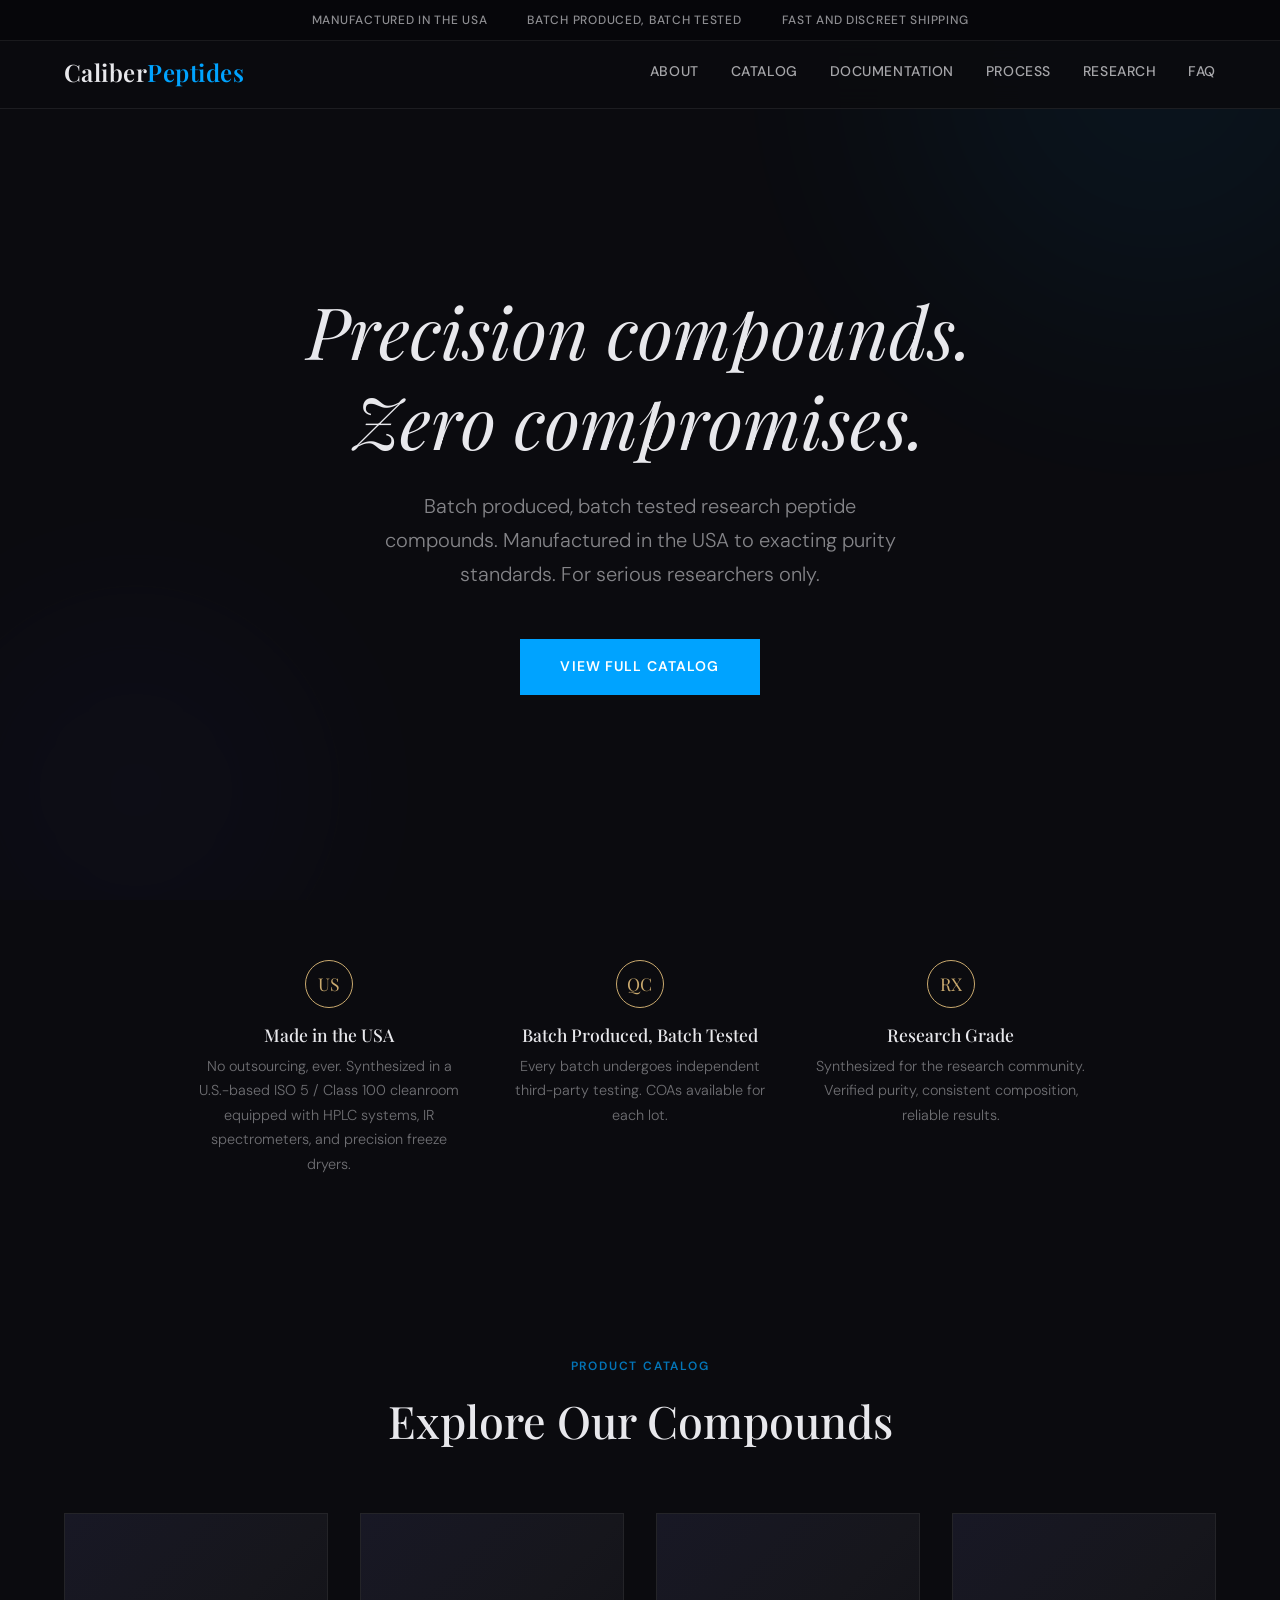
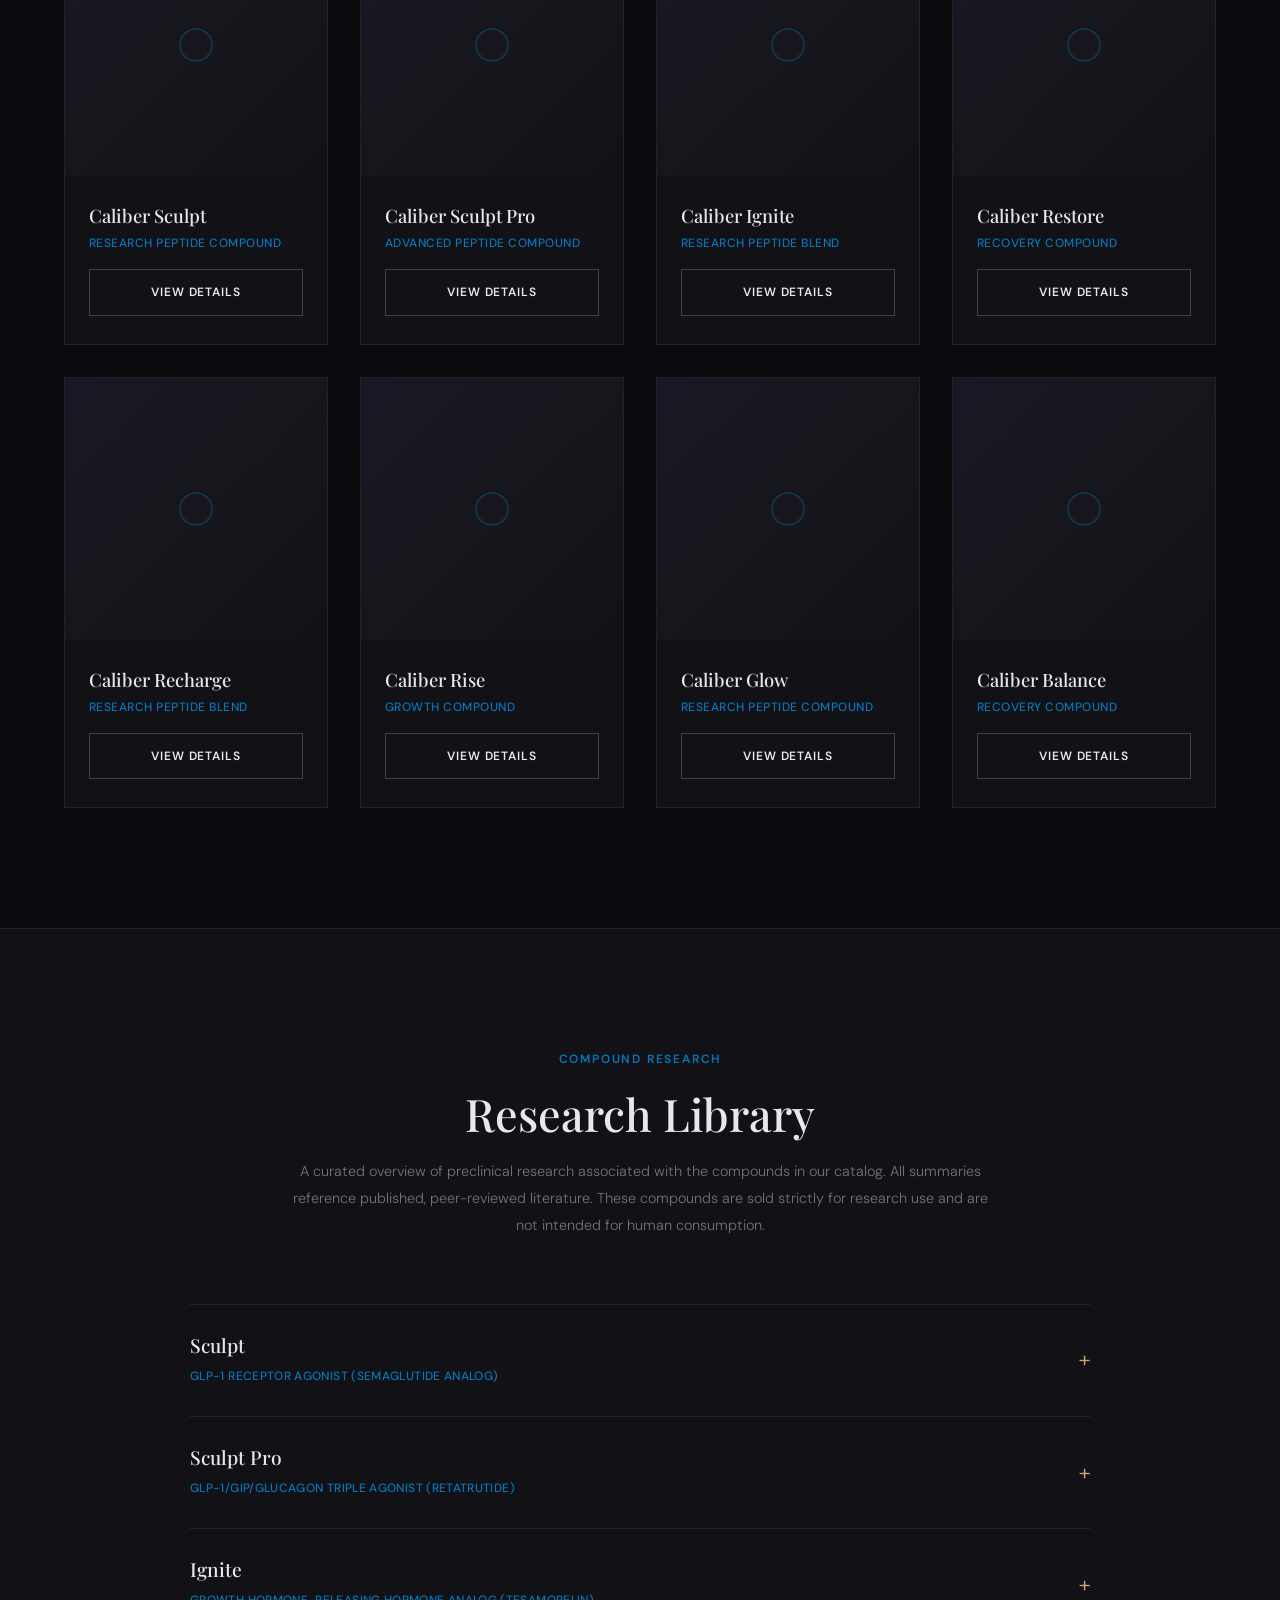
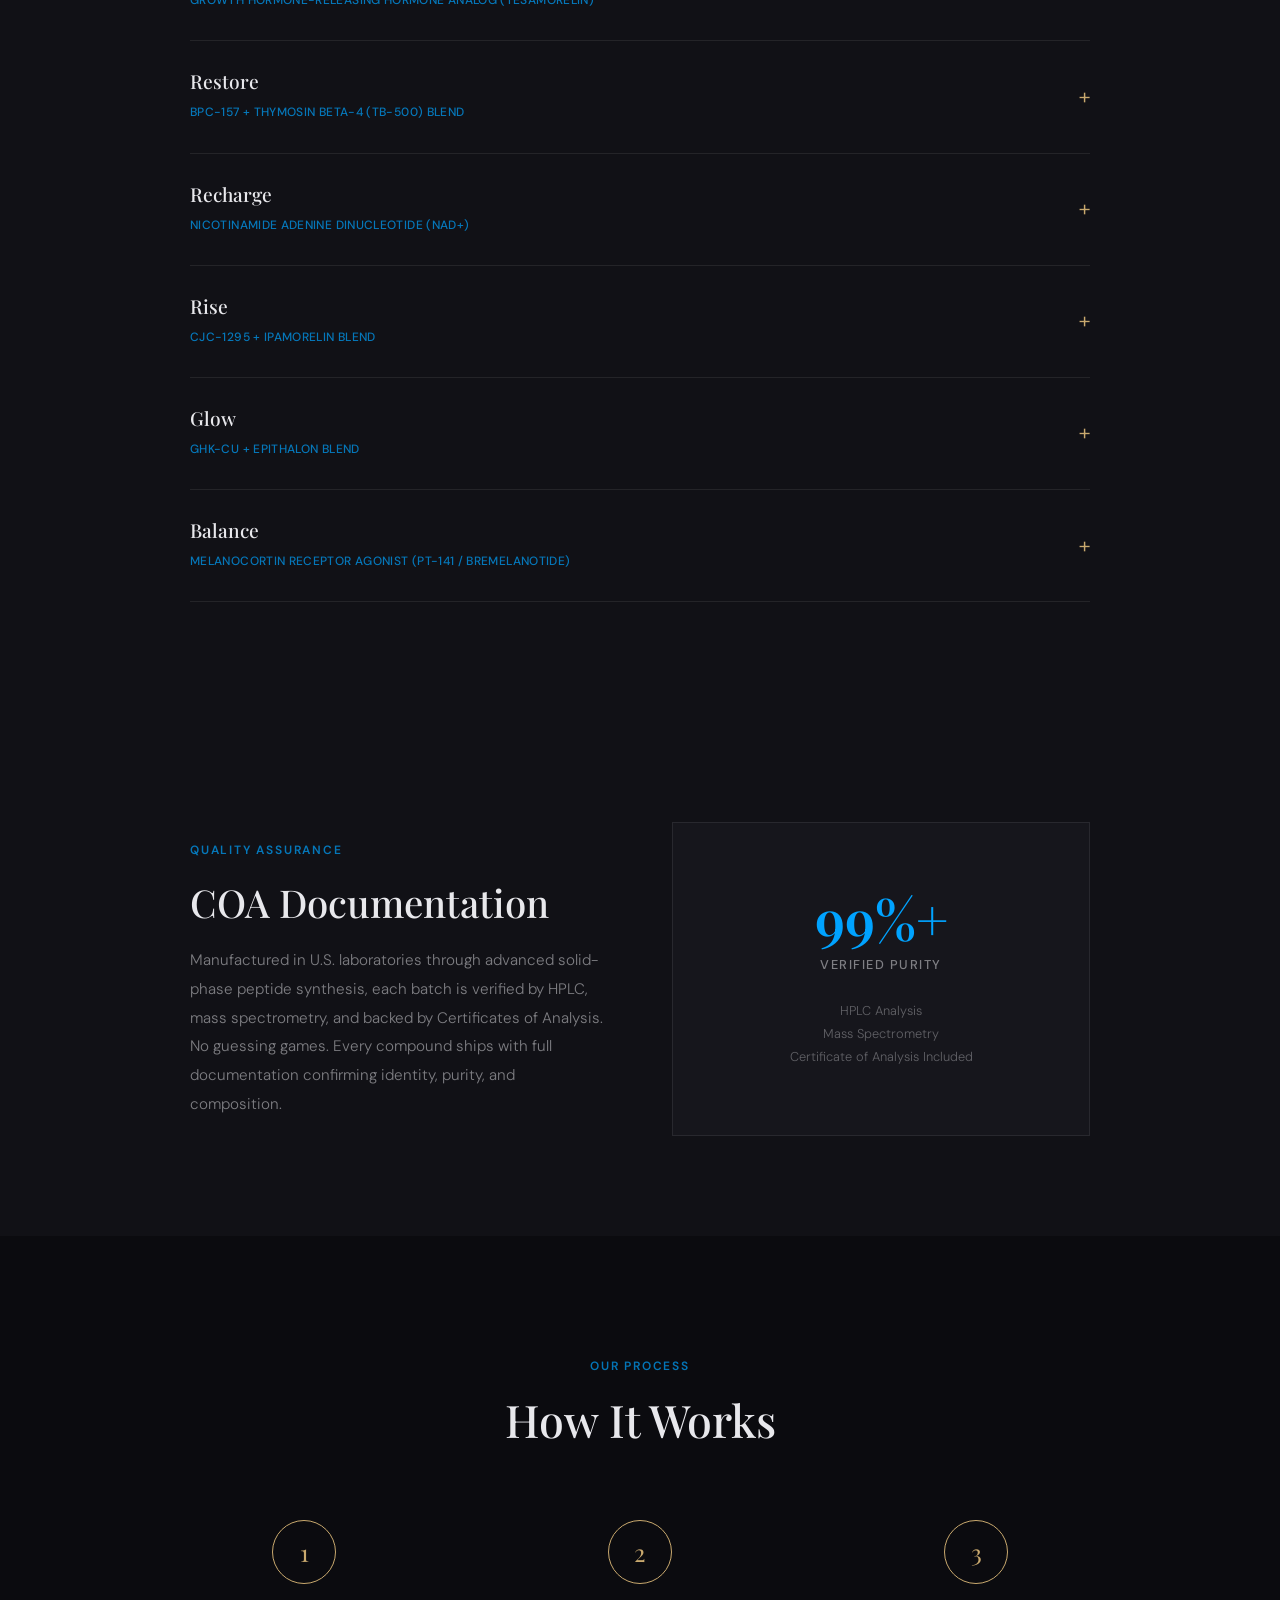
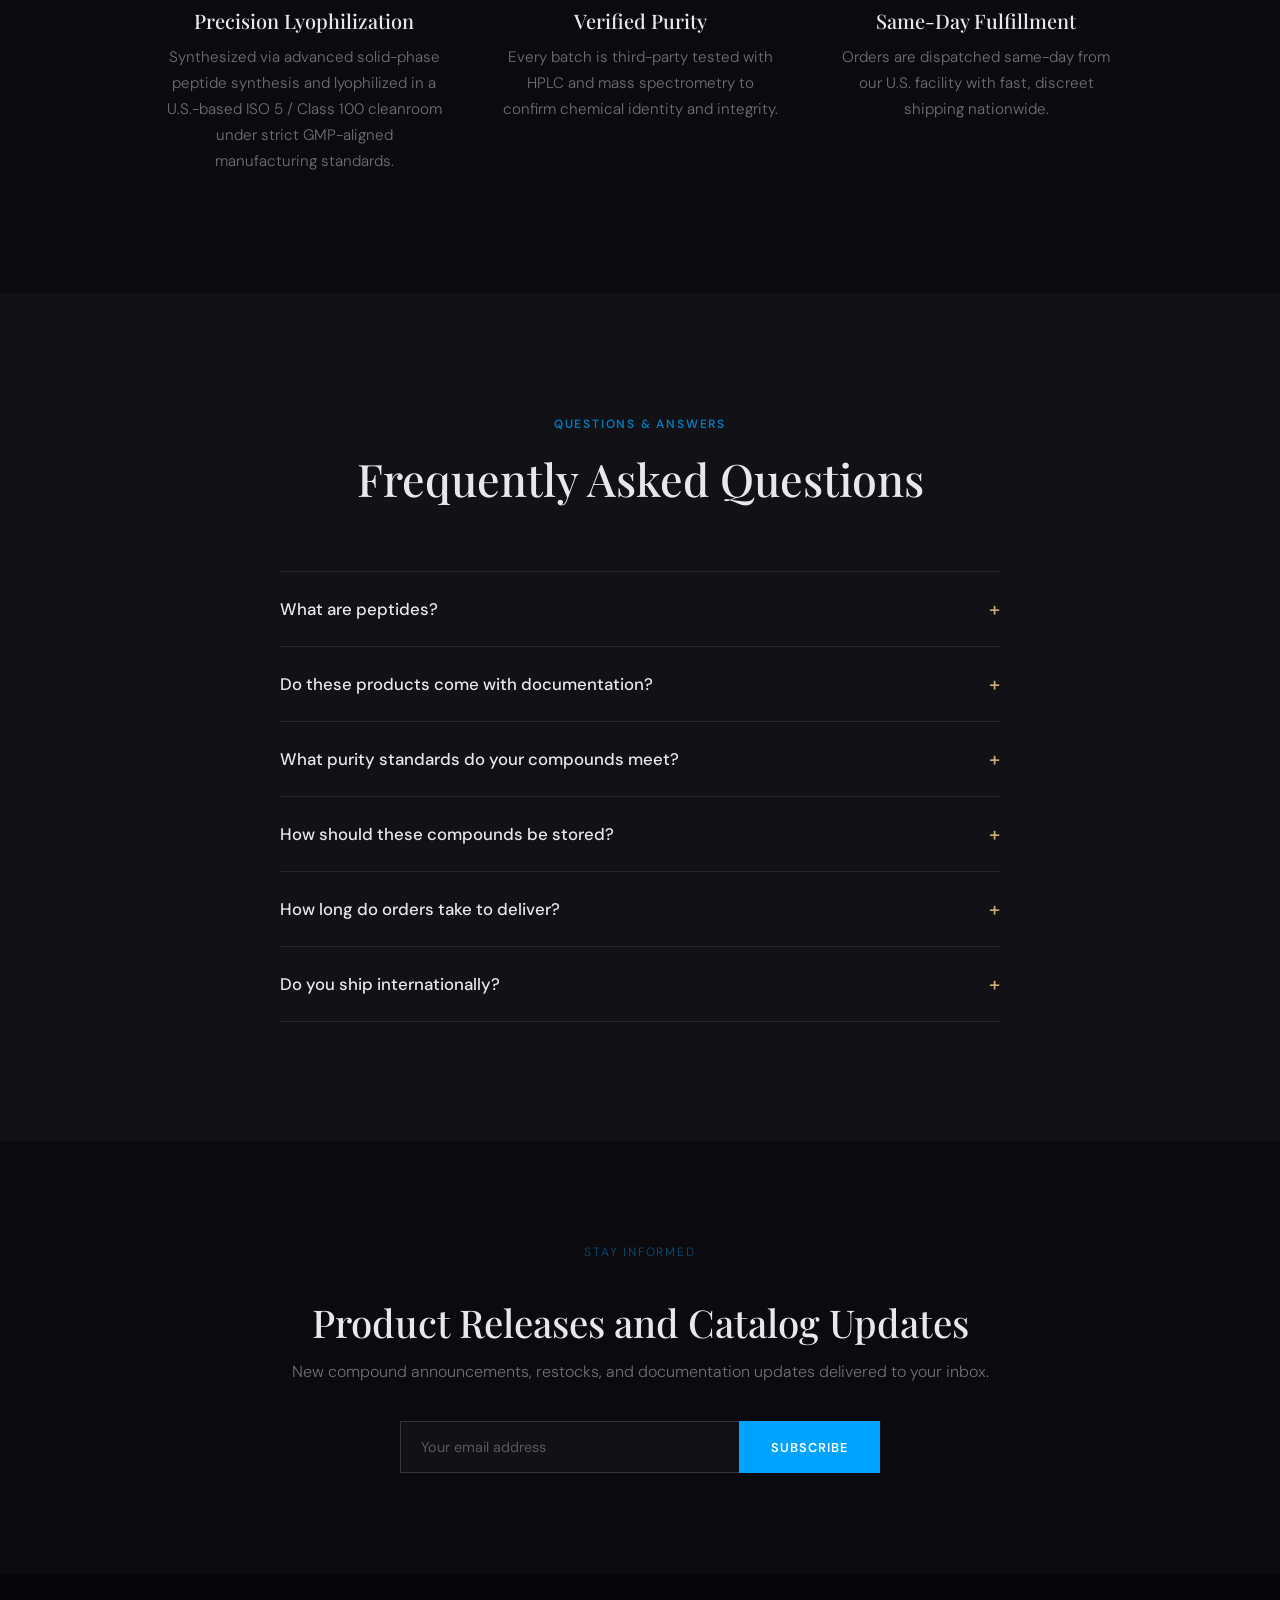
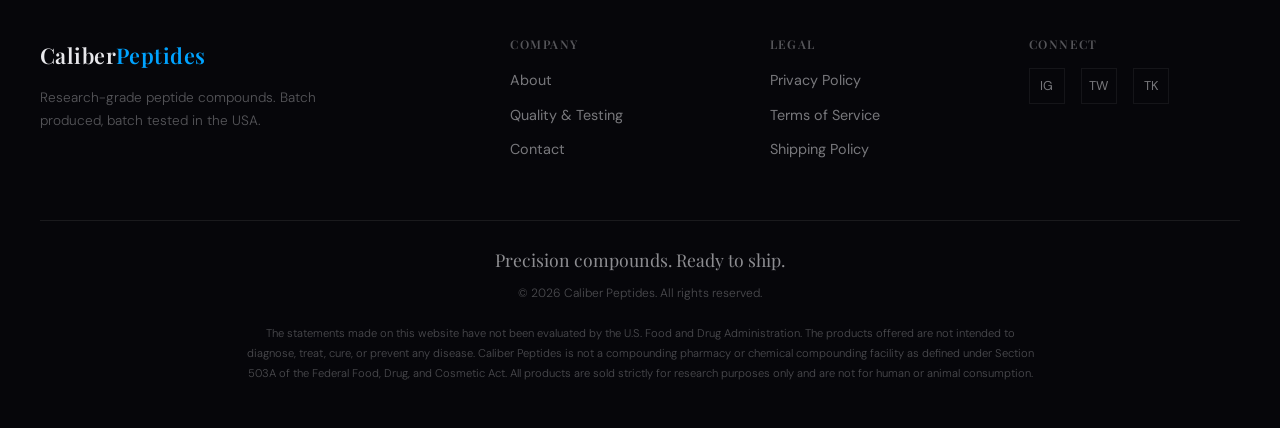
==== index.html @ 50c31f1b "Caliber Peptides - full rebrand from VitaRevive" ====
<!DOCTYPE html>
<html lang="en">
<head>
<meta charset="UTF-8">
<meta name="viewport" content="width=device-width, initial-scale=1.0">
<title>Caliber Peptides — Precision Research Compounds</title>
<meta name="description" content="Caliber Peptides — Premium research-grade peptide compounds. Batch produced, batch tested in the USA. Precision compounds for serious research.">
<meta name="keywords" content="research peptides, peptide compounds, BPC-157, semaglutide, NAD+, research chemicals, lab-tested peptides">
<meta property="og:title" content="Caliber Peptides — Precision Research Compounds">
<meta property="og:description" content="Batch produced, batch tested research peptide compounds. Manufactured in the USA to exacting purity standards.">
<meta property="og:type" content="website">
<meta property="og:url" content="https://caliberpeptides.co">
<meta name="twitter:card" content="summary_large_image">
<meta name="twitter:site" content="@CaliberPeptides">
<link href="https://fonts.googleapis.com/css2?family=Playfair+Display:ital,wght@0,400;0,500;0,600;0,700;1,400;1,500&family=DM+Sans:wght@300;400;500;600&display=swap" rel="stylesheet">
<style>
*,*::before,*::after{margin:0;padding:0;box-sizing:border-box}
:root{--bg:#0B0B0F;--bg-card:#111116;--bg-alt:#16161C;--text:#E8E8EC;--text-muted:rgba(232,232,236,.55);--accent:#00A3FF;--gold:#C9A96E;--border:rgba(255,255,255,.08);--white:#FAFAFA}
html{scroll-behavior:smooth}
body{font-family:'DM Sans',sans-serif;color:var(--text);background:var(--bg);line-height:1.7;font-weight:400}
h1,h2,h3,h4{font-family:'Playfair Display',serif;font-weight:500;line-height:1.25}
a{color:inherit;text-decoration:none}
img{max-width:100%;display:block}
.container{max-width:1200px;margin:0 auto;padding:0 24px}
/* TOP BAR */
.top-bar{background:#06060A;color:var(--text);padding:10px 24px;display:flex;justify-content:center;gap:40px;font-size:.75rem;font-weight:500;letter-spacing:.06em;text-transform:uppercase;position:fixed;top:0;left:0;right:0;z-index:110;flex-wrap:wrap;border-bottom:1px solid var(--border)}
.top-bar span{opacity:.6}
/* NAV */
nav{position:fixed;top:36px;left:0;right:0;z-index:100;background:rgba(11,11,15,.92);backdrop-filter:blur(12px);border-bottom:1px solid var(--border);transition:box-shadow .3s}
nav.scrolled{box-shadow:0 2px 20px rgba(0,0,0,.3)}
.nav-inner{max-width:1200px;margin:0 auto;padding:0 24px;display:flex;align-items:center;justify-content:space-between;height:72px}
.logo{font-family:'Playfair Display',serif;font-size:1.5rem;font-weight:600;letter-spacing:.02em;color:var(--text)}
.logo span{color:var(--accent)}
.nav-links{display:flex;gap:32px;font-size:.875rem;font-weight:500;letter-spacing:.04em;text-transform:uppercase}
.nav-links a{transition:color .3s;color:var(--text);opacity:.7}
.nav-links a:hover{color:var(--accent);opacity:1}
.hamburger{display:none;flex-direction:column;gap:5px;cursor:pointer;background:none;border:none;padding:4px}
.hamburger span{display:block;width:24px;height:2px;background:var(--text);transition:all .3s}
.mobile-menu{display:none;position:fixed;inset:0;top:108px;background:var(--bg);flex-direction:column;align-items:center;justify-content:center;gap:32px;z-index:99}
.mobile-menu.open{display:flex}
.mobile-menu a{font-family:'Playfair Display',serif;font-size:1.5rem;color:var(--text)}
/* HERO */
.hero{min-height:100vh;display:flex;align-items:center;justify-content:center;text-align:center;padding:160px 24px 80px;background:var(--bg);position:relative;overflow:hidden}
.hero::before{content:'';position:absolute;top:-20%;right:-10%;width:500px;height:500px;border-radius:50%;background:var(--accent);opacity:.06;filter:blur(120px)}
.hero::after{content:'';position:absolute;bottom:-10%;left:-5%;width:400px;height:400px;border-radius:50%;background:#1A1A3E;opacity:.15;filter:blur(80px)}
.hero-content{position:relative;z-index:1;max-width:760px}
.hero h1{font-size:clamp(2.5rem,6vw,4.5rem);color:var(--text);margin-bottom:24px;font-weight:400;font-style:italic}
.hero p.hero-sub{font-size:clamp(1rem,2vw,1.25rem);color:var(--text);opacity:.55;max-width:540px;margin:0 auto 48px;font-weight:300}
.btn{display:inline-block;padding:16px 40px;font-family:'DM Sans',sans-serif;font-size:.875rem;font-weight:600;letter-spacing:.08em;text-transform:uppercase;border:none;cursor:pointer;transition:all .35s ease}
.btn-primary{background:var(--accent);color:#fff;border-radius:0}
.btn-primary:hover{background:#0080CC}
.btn-outline{background:transparent;color:var(--text);border:1.5px solid rgba(255,255,255,.2);border-radius:0}
.btn-outline:hover{background:var(--accent);color:#fff;border-color:var(--accent)}
/* RUO BLOCK */
.ruo-block{padding:80px 24px;background:var(--bg-card);border-top:1px solid var(--border);border-bottom:1px solid var(--border)}
.ruo-inner{max-width:800px;margin:0 auto;text-align:center}
.ruo-inner h2{font-size:clamp(1.6rem,3.5vw,2.4rem);color:var(--text);margin-bottom:24px}
.ruo-inner p{font-size:.95rem;color:var(--text);opacity:.45;font-weight:300;line-height:1.9;max-width:680px;margin:0 auto}
/* TRUST BAR */
.trust-bar{padding:60px 24px;background:var(--bg)}
.trust-grid{display:grid;grid-template-columns:repeat(3,1fr);gap:32px;max-width:900px;margin:0 auto;text-align:center}
.trust-item h3{font-size:1.1rem;margin-bottom:8px;font-weight:500}
.trust-item p{font-size:.9rem;opacity:.45;font-weight:300}
.trust-item .trust-icon{width:48px;height:48px;border-radius:50%;border:1.5px solid var(--gold);display:flex;align-items:center;justify-content:center;margin:0 auto 16px;font-family:'Playfair Display',serif;font-size:1.1rem;color:var(--gold)}
/* PRODUCTS */
.products{padding:120px 24px;background:var(--bg)}
.products-header{text-align:center;margin-bottom:64px}
.products-header h2{font-size:clamp(1.8rem,4vw,2.8rem);color:var(--text)}
.products-grid{display:grid;grid-template-columns:repeat(4,1fr);gap:32px;max-width:1200px;margin:0 auto}
.product-card{background:var(--bg-card);overflow:hidden;transition:transform .4s ease,box-shadow .4s ease;border:1px solid var(--border)}
.product-card:hover{transform:translateY(-4px);box-shadow:0 12px 40px rgba(0,163,255,.08)}
.product-img{aspect-ratio:1/1;background:var(--bg-alt);display:flex;align-items:center;justify-content:center;position:relative;overflow:hidden}
.product-img::after{content:'';position:absolute;inset:0;background:linear-gradient(135deg,#1A1A2E 0%,#16161C 50%,#0B0B0F 100%);opacity:.5}
.product-img svg{position:relative;z-index:1;width:48px;height:48px;opacity:.2;stroke:var(--accent)}
.product-info{padding:28px 24px}
.product-info h3{font-size:1.15rem;margin-bottom:6px;font-weight:500}
.product-info .product-cat{font-size:.75rem;color:var(--accent);font-weight:500;letter-spacing:.04em;text-transform:uppercase;margin-bottom:16px;opacity:.7}
.product-info .product-ruo{font-size:.65rem;color:var(--accent);font-weight:600;letter-spacing:.08em;text-transform:uppercase;margin-bottom:20px;padding:6px 0;border-top:1px solid var(--border)}
.product-info .btn-outline{padding:12px 28px;font-size:.75rem;width:100%;text-align:center}
/* COA SECTION */
.coa{padding:100px 24px;background:var(--bg-card)}
.coa-inner{max-width:900px;margin:0 auto;display:grid;grid-template-columns:1fr 1fr;gap:64px;align-items:center}
.coa-text .section-label{font-size:.75rem;font-weight:600;letter-spacing:.15em;text-transform:uppercase;color:var(--accent);margin-bottom:16px;opacity:.7}
.coa-text h2{font-size:clamp(1.6rem,3.5vw,2.4rem);color:var(--text);margin-bottom:20px}
.coa-text p{font-size:.95rem;color:var(--text);opacity:.5;font-weight:300;line-height:1.9}
.coa-visual{background:var(--bg-alt);border:1px solid var(--border);aspect-ratio:4/3;display:flex;flex-direction:column;align-items:center;justify-content:center;padding:40px;text-align:center}
.coa-visual .coa-purity{font-family:'Playfair Display',serif;font-size:3.5rem;color:var(--accent);font-weight:600;line-height:1}
.coa-visual .coa-label{font-size:.8rem;letter-spacing:.12em;text-transform:uppercase;color:var(--text);margin-top:8px;font-weight:500;opacity:.5}
.coa-visual .coa-methods{font-size:.8rem;color:var(--text);opacity:.35;margin-top:24px;font-weight:300;line-height:1.8}
.section-label{font-size:.75rem;font-weight:600;letter-spacing:.15em;text-transform:uppercase;color:var(--accent);margin-bottom:16px;opacity:.7}
/* HOW IT WORKS */
.how{padding:120px 24px;background:var(--bg)}
.how-header{text-align:center;margin-bottom:72px}
.how-header h2{font-size:clamp(1.8rem,4vw,2.8rem);color:var(--text)}
.steps{display:grid;grid-template-columns:repeat(3,1fr);gap:48px;max-width:960px;margin:0 auto;text-align:center}
.step-num{width:64px;height:64px;border-radius:50%;border:1.5px solid var(--gold);display:flex;align-items:center;justify-content:center;font-family:'Playfair Display',serif;font-size:1.5rem;color:var(--gold);margin:0 auto 24px}
.step h3{font-size:1.25rem;margin-bottom:12px}
.step p{font-size:.95rem;opacity:.45;font-weight:300;max-width:280px;margin:0 auto}
/* FAQ */
.faq{padding:120px 24px;background:var(--bg-card)}
.faq-header{text-align:center;margin-bottom:64px}
.faq-header h2{font-size:clamp(1.8rem,4vw,2.8rem);color:var(--text)}
.faq-list{max-width:720px;margin:0 auto}
.faq-item{border-bottom:1px solid var(--border)}
.faq-item:first-child{border-top:1px solid var(--border)}
.faq-q{width:100%;background:none;border:none;padding:24px 0;display:flex;justify-content:space-between;align-items:center;cursor:pointer;font-family:'DM Sans',sans-serif;font-size:1.05rem;font-weight:500;color:var(--text);text-align:left;gap:16px}
.faq-q .icon{font-size:1.25rem;transition:transform .3s;flex-shrink:0;color:var(--gold)}
.faq-item.open .faq-q .icon{transform:rotate(45deg)}
.faq-a{max-height:0;overflow:hidden;transition:max-height .4s ease,padding .4s ease}
.faq-item.open .faq-a{max-height:400px}
.faq-a p{padding:0 0 24px;font-size:.95rem;opacity:.5;font-weight:300;line-height:1.8;color:var(--text)}
/* NEWSLETTER */
.newsletter{padding:100px 24px;background:var(--bg);text-align:center}
.newsletter h2{font-size:clamp(1.6rem,3.5vw,2.4rem);color:var(--text);margin-bottom:12px}
.newsletter p{opacity:.45;margin-bottom:36px;font-weight:300}
.newsletter-form{display:flex;gap:0;max-width:480px;margin:0 auto}
.newsletter-form input{flex:1;padding:16px 20px;border:1.5px solid rgba(255,255,255,.15);border-right:none;background:var(--bg-card);font-family:'DM Sans',sans-serif;font-size:.9rem;outline:none;color:var(--text)}
.newsletter-form input::placeholder{color:rgba(255,255,255,.3)}
.newsletter-form button{padding:16px 32px;background:var(--accent);color:#fff;border:none;font-family:'DM Sans',sans-serif;font-size:.8rem;font-weight:600;letter-spacing:.08em;text-transform:uppercase;cursor:pointer;transition:background .3s}
.newsletter-form button:hover{background:#0080CC}
/* FOOTER */
footer{padding:64px 24px 32px;background:#06060A;color:var(--text)}
.footer-inner{max-width:1200px;margin:0 auto}
.footer-top{display:grid;grid-template-columns:2fr 1fr 1fr 1fr;gap:48px;margin-bottom:48px}
.footer-brand .logo{font-size:1.35rem;margin-bottom:12px;color:var(--text)}
.footer-brand p{font-size:.85rem;opacity:.35;max-width:280px;font-weight:300}
.footer-col h4{font-size:.75rem;font-weight:600;letter-spacing:.12em;text-transform:uppercase;margin-bottom:16px;opacity:.35}
.footer-col a{display:block;font-size:.9rem;opacity:.5;margin-bottom:10px;transition:opacity .3s}
.footer-col a:hover{opacity:1;color:var(--accent)}
.social-icons{display:flex;gap:16px;margin-top:8px}
.social-icons a{width:36px;height:36px;border:1px solid rgba(255,255,255,.12);display:flex;align-items:center;justify-content:center;font-size:.8rem;transition:all .3s}
.social-icons a:hover{border-color:var(--accent);color:var(--accent)}
.footer-bottom{border-top:1px solid var(--border);padding-top:24px}
.footer-tagline{text-align:center;font-family:'Playfair Display',serif;font-size:1.1rem;margin-bottom:8px;opacity:.6}
.footer-copy{text-align:center;font-size:.75rem;opacity:.3;font-weight:300;margin-bottom:20px}
.footer-disclaimer{max-width:800px;margin:0 auto 12px;padding:0;font-size:.7rem;opacity:.3;font-weight:300;line-height:1.8;text-align:center}
/* RESEARCH LIBRARY */
.research-library{padding:120px 24px;background:var(--bg-card);border-top:1px solid var(--border)}
.research-header{text-align:center;margin-bottom:64px}
.research-header h2{font-size:clamp(1.8rem,4vw,2.8rem);color:var(--text)}
.research-intro{font-size:.9rem;color:var(--text);opacity:.45;font-weight:300;line-height:1.9;max-width:700px;margin:16px auto 0}
.research-grid{display:flex;flex-direction:column;gap:0;max-width:900px;margin:0 auto}
.research-card{border-bottom:1px solid var(--border)}
.research-card:first-child{border-top:1px solid var(--border)}
.research-card-header{display:flex;justify-content:space-between;align-items:center;padding:28px 0;cursor:pointer;gap:16px}
.research-card-header h3{font-family:'Playfair Display',serif;font-size:1.2rem;font-weight:500;color:var(--text);margin-bottom:4px}
.research-compound{font-size:.75rem;color:var(--accent);font-weight:500;letter-spacing:.03em;text-transform:uppercase;opacity:.7}
.research-toggle{font-size:1.4rem;color:var(--gold);flex-shrink:0;transition:transform .3s;font-weight:300}
.research-card.open .research-toggle{transform:rotate(45deg)}
.research-card-body{max-height:0;overflow:hidden;transition:max-height .5s ease,padding .3s ease}
.research-card.open .research-card-body{max-height:800px;padding-bottom:32px}
.research-summary{font-size:.9rem;color:var(--text);opacity:.55;font-weight:300;line-height:1.9;margin-bottom:24px}
.research-card-body h4{font-size:.75rem;font-weight:600;letter-spacing:.1em;text-transform:uppercase;color:var(--accent);margin-bottom:12px;opacity:.7}
.research-card-body ul{list-style:none;padding:0;margin:0 0 28px}
.research-card-body ul li{font-size:.85rem;color:var(--text);opacity:.5;font-weight:300;line-height:1.8;padding:4px 0 4px 20px;position:relative}
.research-card-body ul li::before{content:'';position:absolute;left:0;top:12px;width:6px;height:6px;border:1px solid var(--gold);border-radius:50%}
.research-citations{border-top:1px solid var(--border);padding-top:20px}
.research-citations p{font-size:.8rem;color:var(--text);opacity:.4;font-weight:300;line-height:1.8;margin-bottom:8px}
.research-citations a{color:var(--accent);text-decoration:underline;text-underline-offset:2px}
.research-citations a:hover{opacity:.7}
/* ANIMATIONS */
.fade-in{opacity:0;transform:translateY(30px);transition:opacity .8s ease,transform .8s ease}
.fade-in.visible{opacity:1;transform:translateY(0)}
/* RESPONSIVE */
@media(max-width:1024px){
.products-grid{grid-template-columns:repeat(2,1fr)}
.footer-top{grid-template-columns:1fr 1fr}
.coa-inner{grid-template-columns:1fr}
}
@media(max-width:768px){
.nav-links{display:none}
.hamburger{display:flex}
.products-grid{grid-template-columns:1fr 1fr;gap:20px}
.steps{grid-template-columns:1fr;gap:40px}
.trust-grid{grid-template-columns:1fr;gap:24px}
.footer-top{grid-template-columns:1fr}
.newsletter-form{flex-direction:column}
.newsletter-form input{border-right:1.5px solid rgba(255,255,255,.15);border-bottom:none}
.top-bar{gap:16px;font-size:.65rem;padding:8px 16px}
}
@media(max-width:480px){
.products-grid{grid-template-columns:1fr}
}
</style>
</head>
<body>

<!-- TOP BAR -->
<div class="top-bar">
<span>Manufactured in the USA</span>
<span>Batch Produced, Batch Tested</span>
<span>Fast and Discreet Shipping</span>
</div>

<!-- NAV -->
<nav id="navbar">
<div class="nav-inner">
<a href="#" class="logo">Caliber<span>Peptides</span></a>
<div class="nav-links">
<a href="#about">About</a>
<a href="#products">Catalog</a>
<a href="#coa">Documentation</a>
<a href="#how">Process</a>
<a href="#research">Research</a>
<a href="#faq">FAQ</a>
</div>
<button class="hamburger" onclick="document.querySelector('.mobile-menu').classList.toggle('open')" aria-label="Menu">
<span></span><span></span><span></span>
</button>
</div>
</nav>
<div class="mobile-menu">
<a href="#about" onclick="this.parentElement.classList.remove('open')">About</a>
<a href="#products" onclick="this.parentElement.classList.remove('open')">Catalog</a>
<a href="#coa" onclick="this.parentElement.classList.remove('open')">Documentation</a>
<a href="#how" onclick="this.parentElement.classList.remove('open')">Process</a>
<a href="#research" onclick="this.parentElement.classList.remove('open')">Research</a>
<a href="#faq" onclick="this.parentElement.classList.remove('open')">FAQ</a>
</div>

<!-- HERO -->
<section class="hero">
<div class="hero-content">
<h1>Precision compounds. Zero compromises.</h1>
<p class="hero-sub">Batch produced, batch tested research peptide compounds. Manufactured in the USA to exacting purity standards. For serious researchers only.</p>
<a href="#products" class="btn btn-primary">View Full Catalog</a>
</div>
</section>

<!-- TRUST BAR -->
<section class="trust-bar">
<div class="trust-grid fade-in">
<div class="trust-item">
<div class="trust-icon">US</div>
<h3>Made in the USA</h3>
<p>No outsourcing, ever. Synthesized in a U.S.-based ISO 5 / Class 100 cleanroom equipped with HPLC systems, IR spectrometers, and precision freeze dryers.</p>
</div>
<div class="trust-item">
<div class="trust-icon">QC</div>
<h3>Batch Produced, Batch Tested</h3>
<p>Every batch undergoes independent third-party testing. COAs available for each lot.</p>
</div>
<div class="trust-item">
<div class="trust-icon">RX</div>
<h3>Research Grade</h3>
<p>Synthesized for the research community. Verified purity, consistent composition, reliable results.</p>
</div>
</div>
</section>

<!-- PRODUCTS -->
<section class="products" id="products">
<div class="container">
<div class="products-header fade-in">
<p class="section-label">Product Catalog</p>
<h2>Explore Our Compounds</h2>
</div>
<div class="products-grid">
<div class="product-card fade-in">
<div class="product-img"><svg viewBox="0 0 24 24" fill="none" stroke="currentColor" stroke-width="1"><circle cx="12" cy="12" r="8"/></svg></div>
<div class="product-info">
<h3>Caliber Sculpt</h3>
<p class="product-cat">Research Peptide Compound</p>
<a href="#" class="btn btn-outline">View Details</a>
</div>
</div>
<div class="product-card fade-in">
<div class="product-img"><svg viewBox="0 0 24 24" fill="none" stroke="currentColor" stroke-width="1"><circle cx="12" cy="12" r="8"/></svg></div>
<div class="product-info">
<h3>Caliber Sculpt Pro</h3>
<p class="product-cat">Advanced Peptide Compound</p>
<a href="#" class="btn btn-outline">View Details</a>
</div>
</div>
<div class="product-card fade-in">
<div class="product-img"><svg viewBox="0 0 24 24" fill="none" stroke="currentColor" stroke-width="1"><circle cx="12" cy="12" r="8"/></svg></div>
<div class="product-info">
<h3>Caliber Ignite</h3>
<p class="product-cat">Research Peptide Blend</p>
<a href="#" class="btn btn-outline">View Details</a>
</div>
</div>
<div class="product-card fade-in">
<div class="product-img"><svg viewBox="0 0 24 24" fill="none" stroke="currentColor" stroke-width="1"><circle cx="12" cy="12" r="8"/></svg></div>
<div class="product-info">
<h3>Caliber Restore</h3>
<p class="product-cat">Recovery Compound</p>
<a href="#" class="btn btn-outline">View Details</a>
</div>
</div>
<div class="product-card fade-in">
<div class="product-img"><svg viewBox="0 0 24 24" fill="none" stroke="currentColor" stroke-width="1"><circle cx="12" cy="12" r="8"/></svg></div>
<div class="product-info">
<h3>Caliber Recharge</h3>
<p class="product-cat">Research Peptide Blend</p>
<a href="#" class="btn btn-outline">View Details</a>
</div>
</div>
<div class="product-card fade-in">
<div class="product-img"><svg viewBox="0 0 24 24" fill="none" stroke="currentColor" stroke-width="1"><circle cx="12" cy="12" r="8"/></svg></div>
<div class="product-info">
<h3>Caliber Rise</h3>
<p class="product-cat">Growth Compound</p>
<a href="#" class="btn btn-outline">View Details</a>
</div>
</div>
<div class="product-card fade-in">
<div class="product-img"><svg viewBox="0 0 24 24" fill="none" stroke="currentColor" stroke-width="1"><circle cx="12" cy="12" r="8"/></svg></div>
<div class="product-info">
<h3>Caliber Glow</h3>
<p class="product-cat">Research Peptide Compound</p>
<a href="#" class="btn btn-outline">View Details</a>
</div>
</div>
<div class="product-card fade-in">
<div class="product-img"><svg viewBox="0 0 24 24" fill="none" stroke="currentColor" stroke-width="1"><circle cx="12" cy="12" r="8"/></svg></div>
<div class="product-info">
<h3>Caliber Balance</h3>
<p class="product-cat">Recovery Compound</p>
<a href="#" class="btn btn-outline">View Details</a>
</div>
</div>
</div>
</div>
</section>

<!-- RESEARCH LIBRARY -->
<section class="research-library" id="research">
<div class="container">
<div class="research-header fade-in">
<p class="section-label">Compound Research</p>
<h2>Research Library</h2>
<p class="research-intro">A curated overview of preclinical research associated with the compounds in our catalog. All summaries reference published, peer-reviewed literature. These compounds are sold strictly for research use and are not intended for human consumption.</p>
</div>

<div class="research-grid fade-in">

<!-- Sculpt — Semaglutide -->
<div class="research-card">
<div class="research-card-header" onclick="this.parentElement.classList.toggle('open')">
<div>
<h3>Sculpt</h3>
<span class="research-compound">GLP-1 Receptor Agonist (Semaglutide Analog)</span>
</div>
<span class="research-toggle">+</span>
</div>
<div class="research-card-body">
<p class="research-summary">Semaglutide is a glucagon-like peptide-1 (GLP-1) receptor agonist that has been extensively studied in preclinical models of metabolic regulation. Research in experimental settings has demonstrated its role in modulating glucose homeostasis, insulin secretion, and appetite signaling pathways. Preclinical investigations suggest activity in central nervous system appetite circuits and peripheral metabolic tissues.</p>
<h4>Key Research Areas</h4>
<ul>
<li>GLP-1 receptor-mediated glucose homeostasis and insulin secretagogue activity in pancreatic beta-cell models</li>
<li>Hypothalamic appetite signaling and energy intake regulation observed in rodent studies</li>
<li>Gastric motility modulation and nutrient absorption kinetics in preclinical gastrointestinal models</li>
<li>Cardiovascular biomarker modulation studied in experimental metabolic syndrome paradigms</li>
</ul>
<div class="research-citations">
<h4>References</h4>
<p>Knudsen LB, Lau J. The discovery and development of liraglutide and semaglutide. <em>Frontiers in Endocrinology</em>. 2019;10:155. <a href="https://doi.org/10.3389/fendo.2019.00155" target="_blank" rel="noopener">doi:10.3389/fendo.2019.00155</a></p>
<p>Gabery S, et al. Semaglutide lowers body weight in rodents via distributed neural pathways. <em>JCI Insight</em>. 2020;5(6):e133429. <a href="https://doi.org/10.1172/jci.insight.133429" target="_blank" rel="noopener">doi:10.1172/jci.insight.133429</a></p>
</div>
</div>
</div>

<!-- Sculpt Pro — Retatrutide -->
<div class="research-card">
<div class="research-card-header" onclick="this.parentElement.classList.toggle('open')">
<div>
<h3>Sculpt Pro</h3>
<span class="research-compound">GLP-1/GIP/Glucagon Triple Agonist (Retatrutide)</span>
</div>
<span class="research-toggle">+</span>
</div>
<div class="research-card-body">
<p class="research-summary">Retatrutide is a triple-hormone receptor agonist targeting GLP-1, GIP, and glucagon receptors simultaneously. Preclinical research has examined its capacity to engage multiple metabolic pathways concurrently, including energy expenditure, lipid oxidation, and hepatic glucose output. Studies in experimental models suggest enhanced metabolic activity relative to single- or dual-agonist compounds.</p>
<h4>Key Research Areas</h4>
<ul>
<li>Simultaneous GLP-1, GIP, and glucagon receptor engagement and downstream signaling cascades</li>
<li>Hepatic lipid metabolism and triglyceride clearance studied in preclinical obesity models</li>
<li>Energy expenditure modulation via glucagon receptor-mediated thermogenic pathways</li>
<li>Incretin-axis potentiation and glycemic control in experimental metabolic paradigms</li>
</ul>
<div class="research-citations">
<h4>References</h4>
<p>Coskun T, et al. LY3437943, a novel triple GIP, GLP-1, and glucagon receptor agonist for glycemic control and weight loss. <em>Cell Metabolism</em>. 2022;34(8):1234-1247.e9. <a href="https://doi.org/10.1016/j.cmet.2022.07.013" target="_blank" rel="noopener">doi:10.1016/j.cmet.2022.07.013</a></p>
</div>
</div>
</div>

<!-- Ignite — Tesamorelin -->
<div class="research-card">
<div class="research-card-header" onclick="this.parentElement.classList.toggle('open')">
<div>
<h3>Ignite</h3>
<span class="research-compound">Growth Hormone-Releasing Hormone Analog (Tesamorelin)</span>
</div>
<span class="research-toggle">+</span>
</div>
<div class="research-card-body">
<p class="research-summary">Tesamorelin is a synthetic analog of growth hormone-releasing hormone (GHRH) that has been studied in preclinical models for its effects on pituitary somatotroph stimulation and downstream growth hormone (GH) secretion. Research in laboratory settings has examined its influence on body composition parameters, visceral adiposity, and IGF-1 axis regulation. Experimental models have also explored its role in lipodystrophy-associated metabolic disturbances.</p>
<h4>Key Research Areas</h4>
<ul>
<li>Pituitary GH secretagogue activity and pulsatile growth hormone release patterns in experimental models</li>
<li>Visceral adipose tissue reduction and lipolytic pathway activation observed in preclinical studies</li>
<li>IGF-1 axis modulation and downstream anabolic signaling in tissue culture systems</li>
</ul>
<div class="research-citations">
<h4>References</h4>
<p>Stanley TL, et al. Effect of tesamorelin on visceral fat and liver fat in HIV-infected patients with abdominal fat accumulation. <em>JAMA</em>. 2014;312(4):380-389. <a href="https://doi.org/10.1001/jama.2014.8334" target="_blank" rel="noopener">doi:10.1001/jama.2014.8334</a></p>
<p>Falutz J, et al. Metabolic effects of a growth hormone-releasing factor in patients with HIV. <em>New England Journal of Medicine</em>. 2007;357(23):2359-2370. <a href="https://doi.org/10.1056/NEJMoa072375" target="_blank" rel="noopener">doi:10.1056/NEJMoa072375</a></p>
</div>
</div>
</div>

<!-- Restore — BPC-157 + TB-500 -->
<div class="research-card">
<div class="research-card-header" onclick="this.parentElement.classList.toggle('open')">
<div>
<h3>Restore</h3>
<span class="research-compound">BPC-157 + Thymosin Beta-4 (TB-500) Blend</span>
</div>
<span class="research-toggle">+</span>
</div>
<div class="research-card-body">
<p class="research-summary">BPC-157 (Body Protection Compound-157) and Thymosin Beta-4 have been independently studied in preclinical models of tissue repair, angiogenesis, and wound healing. BPC-157 research highlights activity in collagen regulation, extracellular matrix remodeling, and cytoprotective mechanisms. TB-500 has been investigated for its role in actin sequestration, cellular migration, and anti-inflammatory signaling in experimental wound models.</p>
<h4>Key Research Areas</h4>
<ul>
<li>Collagen synthesis regulation and extracellular matrix remodeling in connective tissue models</li>
<li>Angiogenic pathway activation including VEGF and nitric oxide signaling observed in laboratory settings</li>
<li>Actin-mediated cellular migration and wound closure kinetics studied in in vitro assays</li>
<li>Cytoprotective and anti-inflammatory mechanisms in preclinical gastrointestinal and musculoskeletal models</li>
</ul>
<div class="research-citations">
<h4>References</h4>
<p>Sikiric P, et al. Brain-gut axis and pentadecapeptide BPC 157: theoretical and practical implications. <em>Current Neuropharmacology</em>. 2016;14(8):857-865. <a href="https://doi.org/10.2174/1570159X13666160502153022" target="_blank" rel="noopener">doi:10.2174/1570159X13666160502153022</a></p>
<p>Sosne G, et al. Thymosin beta 4: a potential novel therapy for neurotrophic keratopathy, dry eye, and ocular surface diseases. <em>Vitamins and Hormones</em>. 2016;102:277-306. <a href="https://doi.org/10.1016/bs.vh.2016.04.012" target="_blank" rel="noopener">doi:10.1016/bs.vh.2016.04.012</a></p>
</div>
</div>
</div>

<!-- Recharge — NAD+ -->
<div class="research-card">
<div class="research-card-header" onclick="this.parentElement.classList.toggle('open')">
<div>
<h3>Recharge</h3>
<span class="research-compound">Nicotinamide Adenine Dinucleotide (NAD+)</span>
</div>
<span class="research-toggle">+</span>
</div>
<div class="research-card-body">
<p class="research-summary">NAD+ is a critical coenzyme involved in cellular redox reactions, mitochondrial electron transport, and sirtuin-dependent signaling pathways. Preclinical research has extensively characterized the role of NAD+ in cellular energy metabolism, DNA repair mechanisms, and oxidative stress responses. Studies in experimental models suggest that NAD+ bioavailability influences mitochondrial function, epigenetic regulation, and cellular senescence pathways.</p>
<h4>Key Research Areas</h4>
<ul>
<li>Mitochondrial electron transport chain function and oxidative phosphorylation efficiency in cellular models</li>
<li>Sirtuin (SIRT1-7) activation and downstream effects on chromatin remodeling and gene expression</li>
<li>PARP-mediated DNA damage repair and genomic stability studied in preclinical aging models</li>
<li>Oxidative stress attenuation and reactive oxygen species scavenging in neuronal and hepatic cell lines</li>
</ul>
<div class="research-citations">
<h4>References</h4>
<p>Yoshino J, Baur JA, Imai S. NAD+ intermediates: the biology and therapeutic potential of NMN and NR. <em>Cell Metabolism</em>. 2018;27(3):513-528. <a href="https://doi.org/10.1016/j.cmet.2017.11.002" target="_blank" rel="noopener">doi:10.1016/j.cmet.2017.11.002</a></p>
<p>Verdin E. NAD+ in aging, metabolism, and neurodegeneration. <em>Science</em>. 2015;350(6265):1208-1213. <a href="https://doi.org/10.1126/science.aac4854" target="_blank" rel="noopener">doi:10.1126/science.aac4854</a></p>
</div>
</div>
</div>

<!-- Rise — CJC-1295 + Ipamorelin -->
<div class="research-card">
<div class="research-card-header" onclick="this.parentElement.classList.toggle('open')">
<div>
<h3>Rise</h3>
<span class="research-compound">CJC-1295 + Ipamorelin Blend</span>
</div>
<span class="research-toggle">+</span>
</div>
<div class="research-card-body">
<p class="research-summary">CJC-1295 is a modified growth hormone-releasing hormone (GHRH) analog with extended half-life, while Ipamorelin is a selective growth hormone secretagogue receptor (GHS-R) agonist. Preclinical research has examined their combined effects on pulsatile growth hormone release and IGF-1 elevation. Studies in experimental models suggest synergistic amplification of GH secretion through complementary receptor pathways without significant perturbation of other pituitary hormones.</p>
<h4>Key Research Areas</h4>
<ul>
<li>Synergistic pulsatile GH release via concurrent GHRH and ghrelin receptor pathway activation</li>
<li>IGF-1 axis modulation and downstream anabolic signaling in preclinical tissue models</li>
<li>Selectivity of GH secretion with minimal impact on cortisol, prolactin, and ACTH in experimental paradigms</li>
</ul>
<div class="research-citations">
<h4>References</h4>
<p>Teichman SL, et al. Prolonged stimulation of growth hormone (GH) and insulin-like growth factor I secretion by CJC-1295, a long-acting analog of GH-releasing hormone. <em>Journal of Clinical Endocrinology and Metabolism</em>. 2006;91(3):799-805. <a href="https://doi.org/10.1210/jc.2005-1536" target="_blank" rel="noopener">doi:10.1210/jc.2005-1536</a></p>
<p>Raun K, et al. Ipamorelin, the first selective growth hormone secretagogue. <em>European Journal of Endocrinology</em>. 1998;139(5):552-561. <a href="https://doi.org/10.1530/eje.0.1390552" target="_blank" rel="noopener">doi:10.1530/eje.0.1390552</a></p>
</div>
</div>
</div>

<!-- Glow — GHK-Cu + Epithalon -->
<div class="research-card">
<div class="research-card-header" onclick="this.parentElement.classList.toggle('open')">
<div>
<h3>Glow</h3>
<span class="research-compound">GHK-Cu + Epithalon Blend</span>
</div>
<span class="research-toggle">+</span>
</div>
<div class="research-card-body">
<p class="research-summary">GHK-Cu (glycyl-L-histidyl-L-lysine copper complex) is a naturally occurring copper peptide studied in preclinical models for its effects on extracellular matrix proteins, collagen synthesis, and metalloproteinase regulation. Epithalon (epitalon) is a synthetic tetrapeptide analog of epithalamin that has been investigated in experimental models of telomere biology and telomerase activation. Together, these compounds represent distinct but complementary research targets in cellular aging and matrix biology.</p>
<h4>Key Research Areas</h4>
<ul>
<li>Copper peptide-mediated collagen and glycosaminoglycan synthesis in dermal fibroblast models</li>
<li>Telomerase activation and telomere elongation studied in cell culture and rodent aging models</li>
<li>Extracellular matrix remodeling and metalloproteinase regulation observed in wound healing assays</li>
<li>Antioxidant gene expression modulation via Nrf2 pathway activation in preclinical oxidative stress models</li>
</ul>
<div class="research-citations">
<h4>References</h4>
<p>Pickart L, Vasquez-Soltero JM, Margolina A. GHK peptide as a natural modulator of multiple cellular pathways in skin regeneration. <em>BioMed Research International</em>. 2015;2015:648108. <a href="https://doi.org/10.1155/2015/648108" target="_blank" rel="noopener">doi:10.1155/2015/648108</a></p>
<p>Khavinson VK, et al. Peptide epitalon activates chromatin at the old age. <em>Neuroendocrinology Letters</em>. 2003;24(5):329-333. PMID: 14647007.</p>
</div>
</div>
</div>

<!-- Balance — PT-141 -->
<div class="research-card">
<div class="research-card-header" onclick="this.parentElement.classList.toggle('open')">
<div>
<h3>Balance</h3>
<span class="research-compound">Melanocortin Receptor Agonist (PT-141 / Bremelanotide)</span>
</div>
<span class="research-toggle">+</span>
</div>
<div class="research-card-body">
<p class="research-summary">PT-141 (bremelanotide) is a synthetic cyclic heptapeptide melanocortin receptor agonist that has been studied in preclinical models for its activity at MC3R and MC4R receptor subtypes. Research in experimental settings has characterized its role in central melanocortin signaling pathways, which are implicated in a range of neuroendocrine and behavioral responses. Preclinical investigations suggest activity in hypothalamic circuits involved in autonomic and neuroendocrine regulation.</p>
<h4>Key Research Areas</h4>
<ul>
<li>MC3R and MC4R receptor binding affinity and selectivity profiling in receptor expression systems</li>
<li>Central melanocortin pathway activation and downstream neuroendocrine signaling in rodent models</li>
<li>Hypothalamic-pituitary axis modulation studied in preclinical neuroendocrine paradigms</li>
</ul>
<div class="research-citations">
<h4>References</h4>
<p>Molinoff PB, et al. PT-141: a melanocortin agonist for the treatment of sexual dysfunction. <em>Annals of the New York Academy of Sciences</em>. 2003;994:96-102. <a href="https://doi.org/10.1111/j.1749-6632.2003.tb03167.x" target="_blank" rel="noopener">doi:10.1111/j.1749-6632.2003.tb03167.x</a></p>
<p>Pfaus JG, et al. A role for melanocortins in the central regulation of female sexual function. <em>European Journal of Pharmacology</em>. 2004;505(1-3):11-20. <a href="https://doi.org/10.1016/j.ejphar.2004.10.026" target="_blank" rel="noopener">doi:10.1016/j.ejphar.2004.10.026</a></p>
</div>
</div>
</div>

</div>
</div>
</section>

<!-- COA DOCUMENTATION -->
<section class="coa" id="coa">
<div class="coa-inner fade-in">
<div class="coa-text">
<p class="section-label">Quality Assurance</p>
<h2>COA Documentation</h2>
<p>Manufactured in U.S. laboratories through advanced solid-phase peptide synthesis, each batch is verified by HPLC, mass spectrometry, and backed by Certificates of Analysis. No guessing games. Every compound ships with full documentation confirming identity, purity, and composition.</p>
</div>
<div class="coa-visual">
<div class="coa-purity">99%+</div>
<div class="coa-label">Verified Purity</div>
<div class="coa-methods">HPLC Analysis<br>Mass Spectrometry<br>Certificate of Analysis Included</div>
</div>
</div>
</section>

<!-- HOW IT WORKS -->
<section class="how" id="how">
<div class="container">
<div class="how-header fade-in">
<p class="section-label">Our Process</p>
<h2>How It Works</h2>
</div>
<div class="steps fade-in">
<div class="step">
<div class="step-num">1</div>
<h3>Precision Lyophilization</h3>
<p>Synthesized via advanced solid-phase peptide synthesis and lyophilized in a U.S.-based ISO 5 / Class 100 cleanroom under strict GMP-aligned manufacturing standards.</p>
</div>
<div class="step">
<div class="step-num">2</div>
<h3>Verified Purity</h3>
<p>Every batch is third-party tested with HPLC and mass spectrometry to confirm chemical identity and integrity.</p>
</div>
<div class="step">
<div class="step-num">3</div>
<h3>Same-Day Fulfillment</h3>
<p>Orders are dispatched same-day from our U.S. facility with fast, discreet shipping nationwide.</p>
</div>
</div>
</div>
</section>

<!-- FAQ -->
<section class="faq" id="faq">
<div class="container">
<div class="faq-header fade-in">
<p class="section-label">Questions &amp; Answers</p>
<h2>Frequently Asked Questions</h2>
</div>
<div class="faq-list fade-in">
<div class="faq-item">
<button class="faq-q">What are peptides?<span class="icon">+</span></button>
<div class="faq-a"><p>Peptides are short chains of amino acids linked by peptide bonds. They are widely used in biochemical and pharmacological research to study receptor binding, cell signaling pathways, and structure-activity relationships in controlled laboratory settings.</p></div>
</div>
<div class="faq-item">
<button class="faq-q">Do these products come with documentation?<span class="icon">+</span></button>
<div class="faq-a"><p>Yes. Every order ships with a Certificate of Analysis (COA) detailing purity, molecular weight, sequence verification, and batch information. HPLC and mass spectrometry data are included as standard. Additional analytical documentation is available upon request.</p></div>
</div>
<div class="faq-item">
<button class="faq-q">What purity standards do your compounds meet?<span class="icon">+</span></button>
<div class="faq-a"><p>All Caliber Peptides compounds are manufactured to a minimum purity threshold of 99% or higher, verified through independent third-party testing. Purity data is documented on every Certificate of Analysis.</p></div>
</div>
<div class="faq-item">
<button class="faq-q">How should these compounds be stored?<span class="icon">+</span></button>
<div class="faq-a"><p>Lyophilized peptides should be stored at -20 degrees Celsius in a dry environment, protected from light. Once reconstituted, compounds should be aliquoted and stored at -20 degrees Celsius to minimize freeze-thaw degradation. Detailed handling instructions are included with each shipment.</p></div>
</div>
<div class="faq-item">
<button class="faq-q">How long do orders take to deliver?<span class="icon">+</span></button>
<div class="faq-a"><p>Orders placed before 2:00 PM EST ship same day. Standard delivery within the continental United States is 2-4 business days. Expedited shipping options are available at checkout.</p></div>
</div>
<div class="faq-item">
<button class="faq-q">Do you ship internationally?<span class="icon">+</span></button>
<div class="faq-a"><p>We currently ship within the United States only. International availability is under evaluation. Subscribe to our mailing list to receive updates on expanded shipping regions.</p></div>
</div>
</div>
</div>
</section>

<!-- NEWSLETTER -->
<section class="newsletter" id="newsletter">
<div class="container fade-in">
<p class="section-label">Stay Informed</p>
<h2>Product Releases and Catalog Updates</h2>
<p>New compound announcements, restocks, and documentation updates delivered to your inbox.</p>
<form class="newsletter-form" onsubmit="event.preventDefault();this.innerHTML='<p style=\'padding:16px;font-weight:500\'>You have been subscribed.</p>'">
<input type="email" placeholder="Your email address" required>
<button type="submit">Subscribe</button>
</form>
</div>
</section>

<!-- FOOTER -->
<footer>
<div class="footer-inner">
<div class="footer-top">
<div class="footer-brand">
<div class="logo">Caliber<span style="color:var(--accent)">Peptides</span></div>
<p>Research-grade peptide compounds. Batch produced, batch tested in the USA.</p>
</div>
<div class="footer-col">
<h4>Company</h4>
<a href="#">About</a>
<a href="#">Quality &amp; Testing</a>
<a href="#">Contact</a>
</div>
<div class="footer-col">
<h4>Legal</h4>
<a href="#">Privacy Policy</a>
<a href="#">Terms of Service</a>
<a href="#">Shipping Policy</a>
</div>
<div class="footer-col">
<h4>Connect</h4>
<div class="social-icons">
<a href="https://instagram.com/CaliberPeptides" aria-label="Instagram">IG</a>
<a href="https://twitter.com/CaliberPeptides" aria-label="Twitter">TW</a>
<a href="https://tiktok.com/@CaliberPeptides" aria-label="TikTok">TK</a>
</div>
</div>
</div>
<div class="footer-bottom">
<p class="footer-tagline">Precision compounds. Ready to ship.</p>
<p class="footer-copy">&copy; 2026 Caliber Peptides. All rights reserved.</p>
<div class="footer-disclaimer">The statements made on this website have not been evaluated by the U.S. Food and Drug Administration. The products offered are not intended to diagnose, treat, cure, or prevent any disease. Caliber Peptides is not a compounding pharmacy or chemical compounding facility as defined under Section 503A of the Federal Food, Drug, and Cosmetic Act. All products are sold strictly for research purposes only and are not for human or animal consumption.</div>
</div>
</div>
</footer>

<script>
// Navbar scroll
window.addEventListener('scroll',()=>{
document.getElementById('navbar').classList.toggle('scrolled',window.scrollY>50)
})
// Fade in on scroll
const obs=new IntersectionObserver((entries)=>{
entries.forEach(e=>{if(e.isIntersecting){e.target.classList.add('visible');obs.unobserve(e.target)}})
},{threshold:0.15})
document.querySelectorAll('.fade-in').forEach(el=>obs.observe(el))
// FAQ accordion
document.querySelectorAll('.faq-q').forEach(btn=>{
btn.addEventListener('click',()=>{
const item=btn.parentElement
const wasOpen=item.classList.contains('open')
document.querySelectorAll('.faq-item').forEach(i=>i.classList.remove('open'))
if(!wasOpen)item.classList.add('open')
})
})
</script>
</body>
</html>
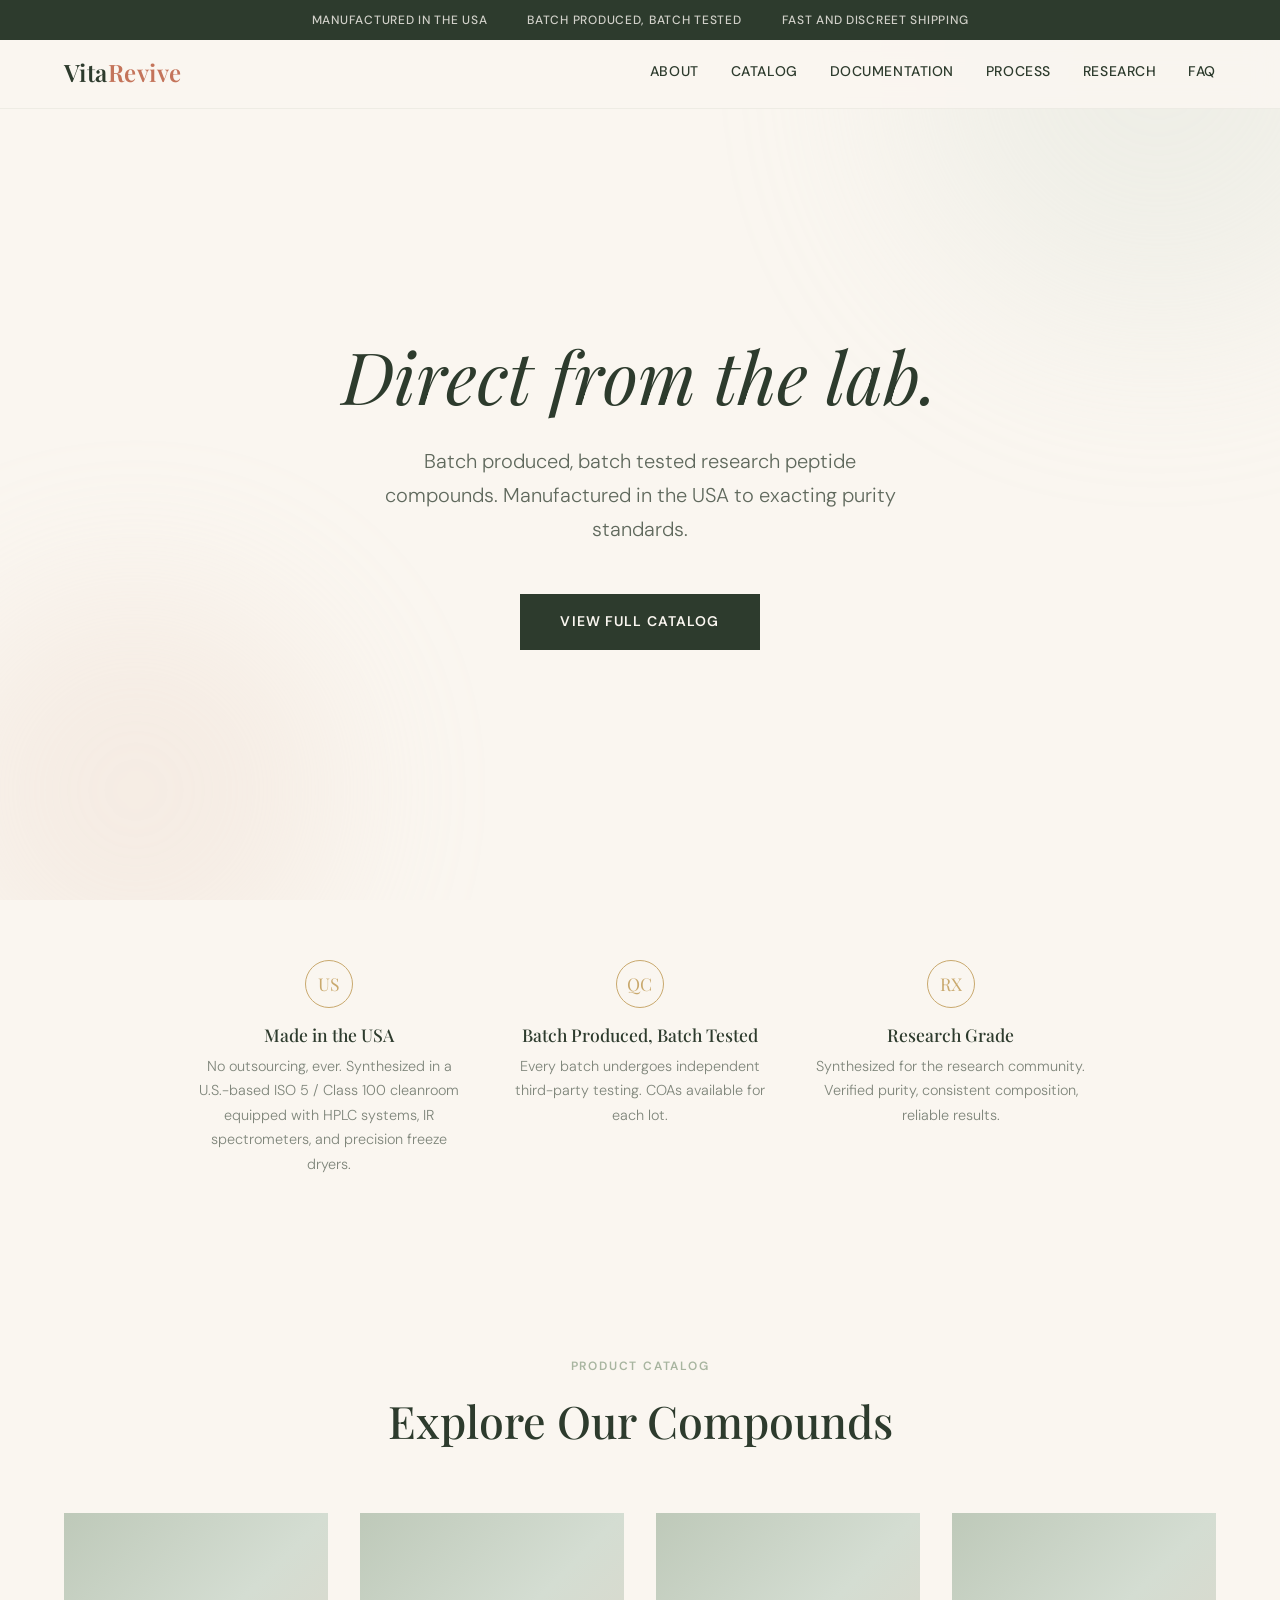
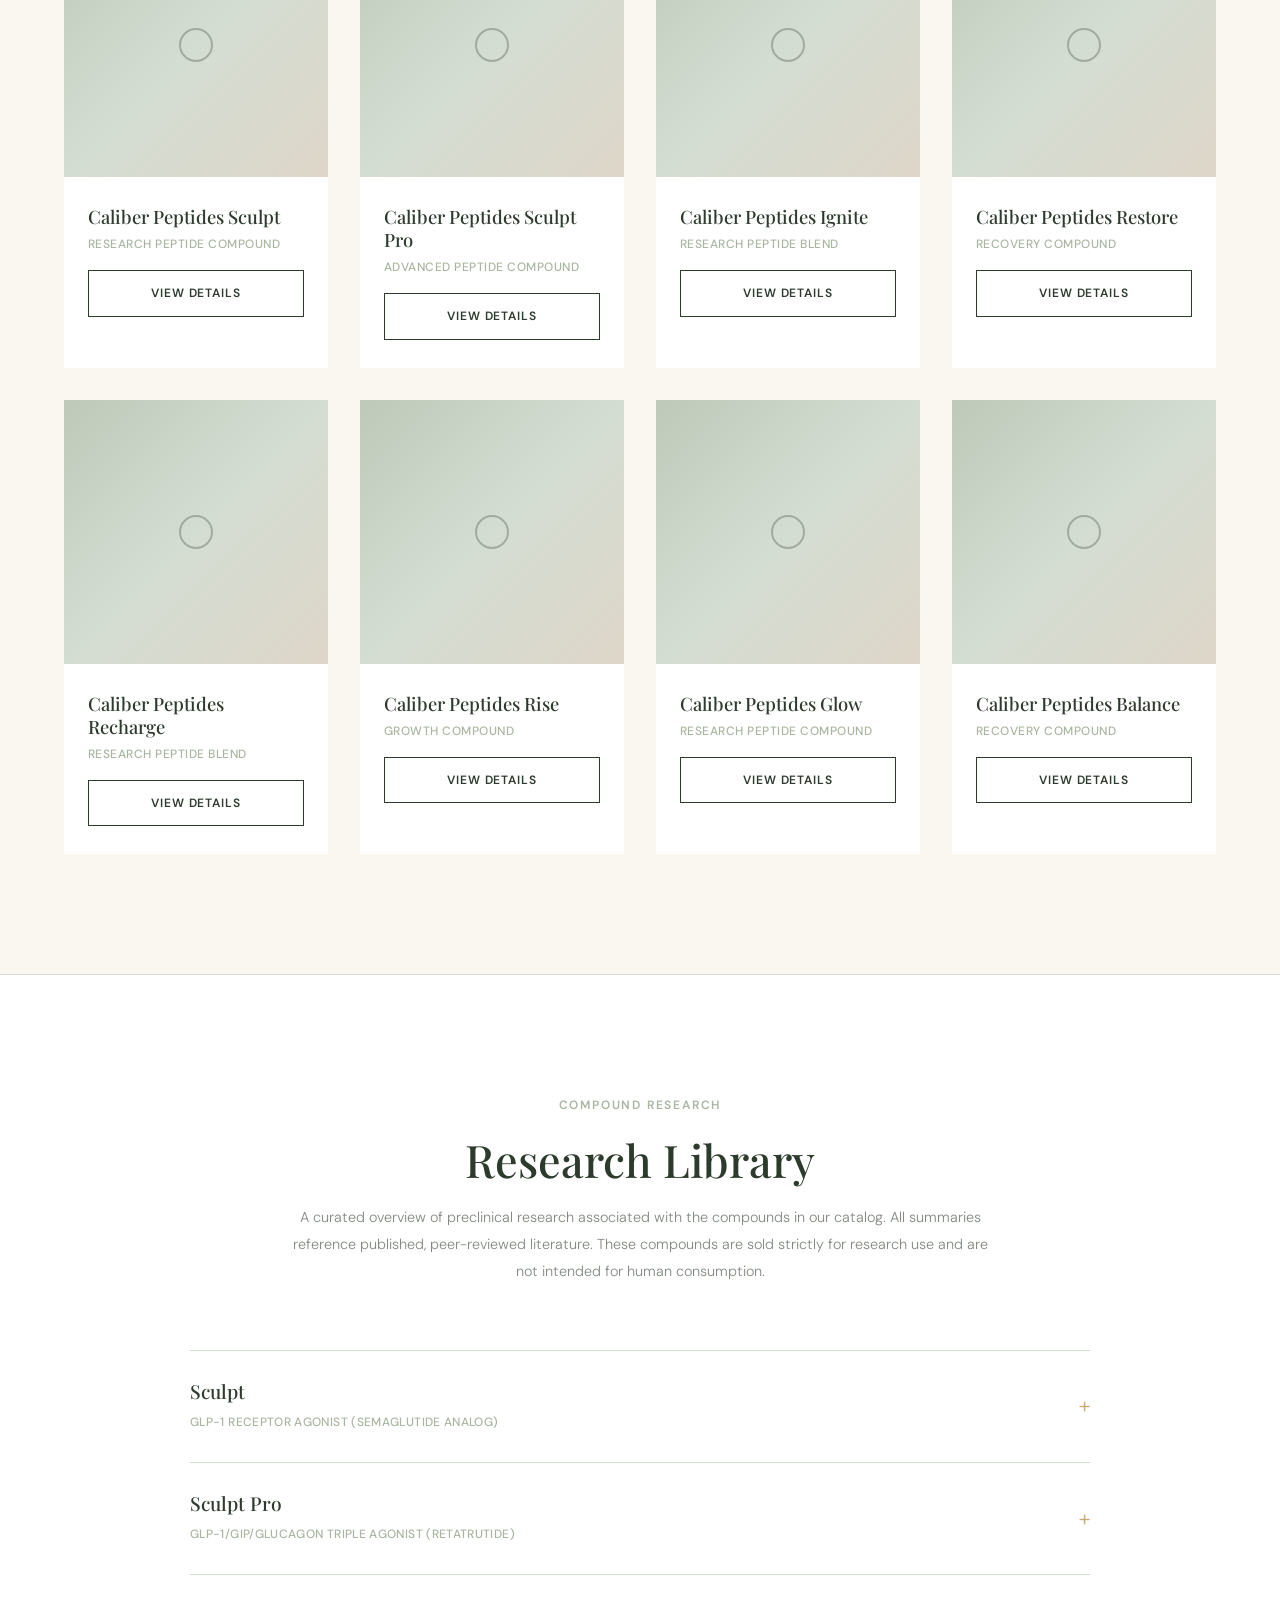
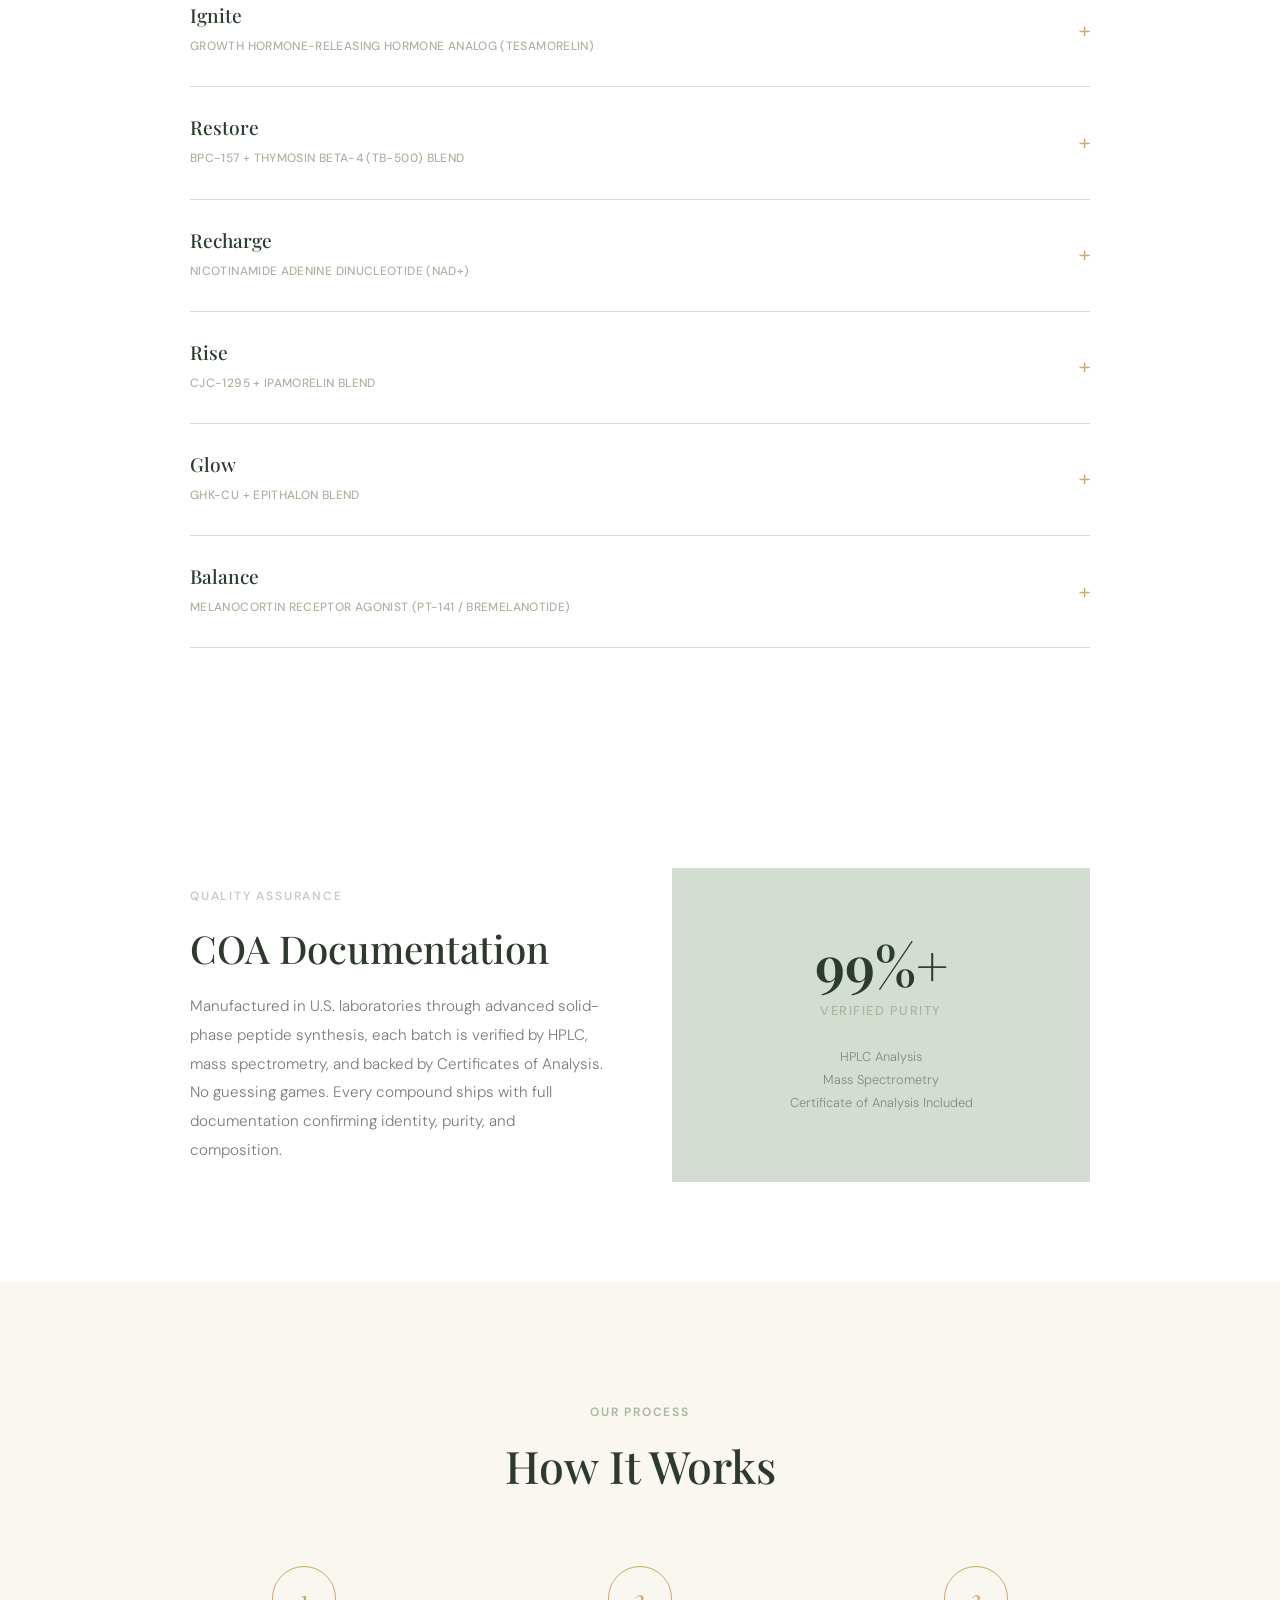
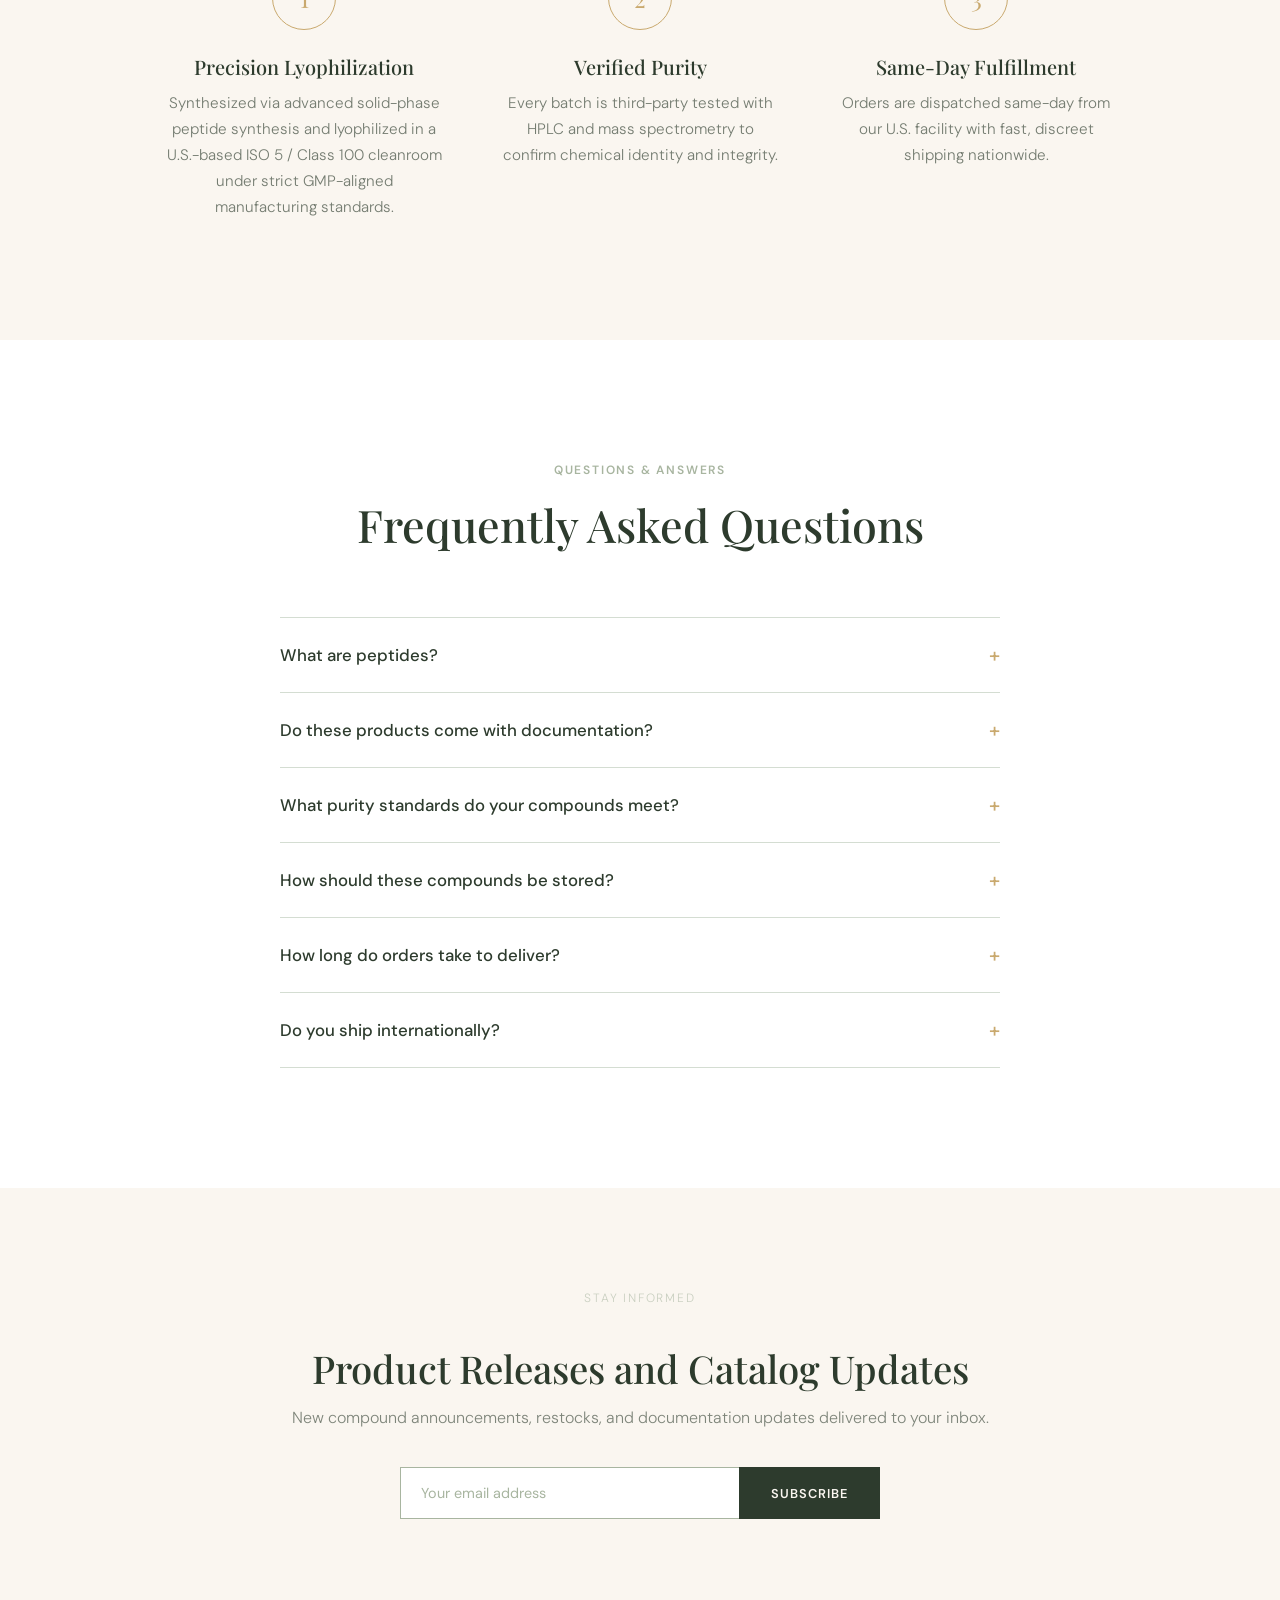
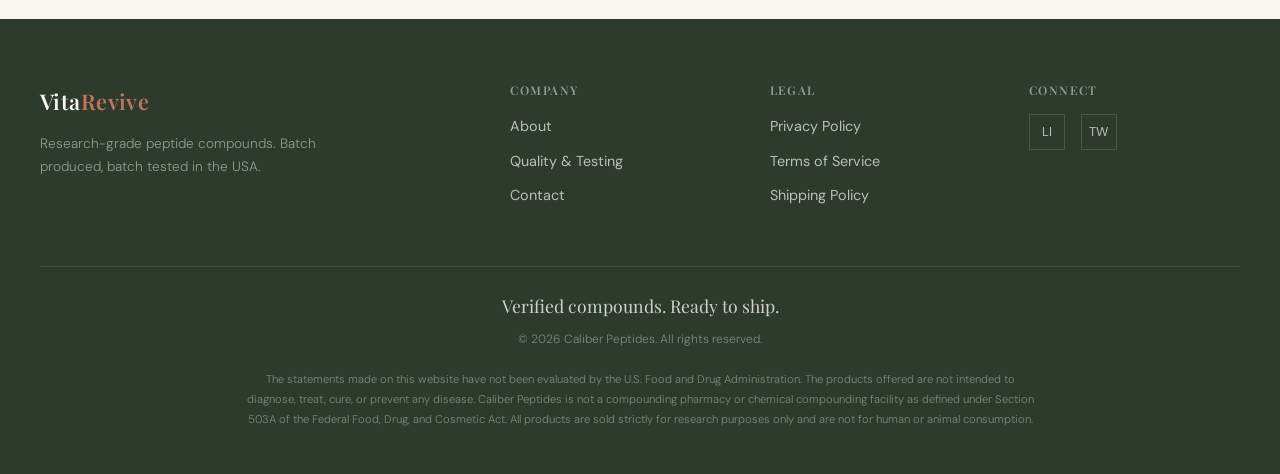
==== commit d0a132bb: "Fix: exact VitaRevive site with name swap only - same design/colors/layout" ====
--- a/index.html
+++ b/index.html
@@ -3,160 +3,152 @@
 <head>
 <meta charset="UTF-8">
 <meta name="viewport" content="width=device-width, initial-scale=1.0">
-<title>Caliber Peptides — Precision Research Compounds</title>
-<meta name="description" content="Caliber Peptides — Premium research-grade peptide compounds. Batch produced, batch tested in the USA. Precision compounds for serious research.">
-<meta name="keywords" content="research peptides, peptide compounds, BPC-157, semaglutide, NAD+, research chemicals, lab-tested peptides">
-<meta property="og:title" content="Caliber Peptides — Precision Research Compounds">
-<meta property="og:description" content="Batch produced, batch tested research peptide compounds. Manufactured in the USA to exacting purity standards.">
-<meta property="og:type" content="website">
-<meta property="og:url" content="https://caliberpeptides.co">
-<meta name="twitter:card" content="summary_large_image">
-<meta name="twitter:site" content="@CaliberPeptides">
+<title>Caliber Peptides — Research-Grade Peptide Compounds</title>
 <link href="https://fonts.googleapis.com/css2?family=Playfair+Display:ital,wght@0,400;0,500;0,600;0,700;1,400;1,500&family=DM+Sans:wght@300;400;500;600&display=swap" rel="stylesheet">
 <style>
 *,*::before,*::after{margin:0;padding:0;box-sizing:border-box}
-:root{--bg:#0B0B0F;--bg-card:#111116;--bg-alt:#16161C;--text:#E8E8EC;--text-muted:rgba(232,232,236,.55);--accent:#00A3FF;--gold:#C9A96E;--border:rgba(255,255,255,.08);--white:#FAFAFA}
+:root{--cream:#FAF6F0;--sage:#A8B5A0;--forest:#2D3B2D;--gold:#C9A96E;--blush:#E8CFC0;--terra:#C4745A;--euca:#D4DDD2;--white:#fff}
 html{scroll-behavior:smooth}
-body{font-family:'DM Sans',sans-serif;color:var(--text);background:var(--bg);line-height:1.7;font-weight:400}
+body{font-family:'DM Sans',sans-serif;color:var(--forest);background:var(--cream);line-height:1.7;font-weight:400}
 h1,h2,h3,h4{font-family:'Playfair Display',serif;font-weight:500;line-height:1.25}
 a{color:inherit;text-decoration:none}
 img{max-width:100%;display:block}
 .container{max-width:1200px;margin:0 auto;padding:0 24px}
 /* TOP BAR */
-.top-bar{background:#06060A;color:var(--text);padding:10px 24px;display:flex;justify-content:center;gap:40px;font-size:.75rem;font-weight:500;letter-spacing:.06em;text-transform:uppercase;position:fixed;top:0;left:0;right:0;z-index:110;flex-wrap:wrap;border-bottom:1px solid var(--border)}
-.top-bar span{opacity:.6}
+.top-bar{background:var(--forest);color:var(--cream);padding:10px 24px;display:flex;justify-content:center;gap:40px;font-size:.75rem;font-weight:500;letter-spacing:.06em;text-transform:uppercase;position:fixed;top:0;left:0;right:0;z-index:110;flex-wrap:wrap}
+.top-bar span{opacity:.8}
 /* NAV */
-nav{position:fixed;top:36px;left:0;right:0;z-index:100;background:rgba(11,11,15,.92);backdrop-filter:blur(12px);border-bottom:1px solid var(--border);transition:box-shadow .3s}
-nav.scrolled{box-shadow:0 2px 20px rgba(0,0,0,.3)}
+nav{position:fixed;top:36px;left:0;right:0;z-index:100;background:rgba(250,246,240,.92);backdrop-filter:blur(12px);border-bottom:1px solid rgba(168,181,160,.15);transition:box-shadow .3s}
+nav.scrolled{box-shadow:0 2px 20px rgba(45,59,45,.08)}
 .nav-inner{max-width:1200px;margin:0 auto;padding:0 24px;display:flex;align-items:center;justify-content:space-between;height:72px}
-.logo{font-family:'Playfair Display',serif;font-size:1.5rem;font-weight:600;letter-spacing:.02em;color:var(--text)}
-.logo span{color:var(--accent)}
+.logo{font-family:'Playfair Display',serif;font-size:1.5rem;font-weight:600;letter-spacing:.02em;color:var(--forest)}
+.logo span{color:var(--terra)}
 .nav-links{display:flex;gap:32px;font-size:.875rem;font-weight:500;letter-spacing:.04em;text-transform:uppercase}
-.nav-links a{transition:color .3s;color:var(--text);opacity:.7}
-.nav-links a:hover{color:var(--accent);opacity:1}
+.nav-links a{transition:color .3s}
+.nav-links a:hover{color:var(--terra)}
 .hamburger{display:none;flex-direction:column;gap:5px;cursor:pointer;background:none;border:none;padding:4px}
-.hamburger span{display:block;width:24px;height:2px;background:var(--text);transition:all .3s}
-.mobile-menu{display:none;position:fixed;inset:0;top:108px;background:var(--bg);flex-direction:column;align-items:center;justify-content:center;gap:32px;z-index:99}
+.hamburger span{display:block;width:24px;height:2px;background:var(--forest);transition:all .3s}
+.mobile-menu{display:none;position:fixed;inset:0;top:108px;background:var(--cream);flex-direction:column;align-items:center;justify-content:center;gap:32px;z-index:99}
 .mobile-menu.open{display:flex}
-.mobile-menu a{font-family:'Playfair Display',serif;font-size:1.5rem;color:var(--text)}
+.mobile-menu a{font-family:'Playfair Display',serif;font-size:1.5rem}
 /* HERO */
-.hero{min-height:100vh;display:flex;align-items:center;justify-content:center;text-align:center;padding:160px 24px 80px;background:var(--bg);position:relative;overflow:hidden}
-.hero::before{content:'';position:absolute;top:-20%;right:-10%;width:500px;height:500px;border-radius:50%;background:var(--accent);opacity:.06;filter:blur(120px)}
-.hero::after{content:'';position:absolute;bottom:-10%;left:-5%;width:400px;height:400px;border-radius:50%;background:#1A1A3E;opacity:.15;filter:blur(80px)}
+.hero{min-height:100vh;display:flex;align-items:center;justify-content:center;text-align:center;padding:160px 24px 80px;background:var(--cream);position:relative;overflow:hidden}
+.hero::before{content:'';position:absolute;top:-20%;right:-10%;width:500px;height:500px;border-radius:50%;background:var(--euca);opacity:.3;filter:blur(100px)}
+.hero::after{content:'';position:absolute;bottom:-10%;left:-5%;width:400px;height:400px;border-radius:50%;background:var(--blush);opacity:.25;filter:blur(80px)}
 .hero-content{position:relative;z-index:1;max-width:760px}
-.hero h1{font-size:clamp(2.5rem,6vw,4.5rem);color:var(--text);margin-bottom:24px;font-weight:400;font-style:italic}
-.hero p.hero-sub{font-size:clamp(1rem,2vw,1.25rem);color:var(--text);opacity:.55;max-width:540px;margin:0 auto 48px;font-weight:300}
+.hero h1{font-size:clamp(2.5rem,6vw,4.5rem);color:var(--forest);margin-bottom:24px;font-weight:400;font-style:italic}
+.hero p.hero-sub{font-size:clamp(1rem,2vw,1.25rem);color:var(--forest);opacity:.75;max-width:540px;margin:0 auto 48px;font-weight:300}
 .btn{display:inline-block;padding:16px 40px;font-family:'DM Sans',sans-serif;font-size:.875rem;font-weight:600;letter-spacing:.08em;text-transform:uppercase;border:none;cursor:pointer;transition:all .35s ease}
-.btn-primary{background:var(--accent);color:#fff;border-radius:0}
-.btn-primary:hover{background:#0080CC}
-.btn-outline{background:transparent;color:var(--text);border:1.5px solid rgba(255,255,255,.2);border-radius:0}
-.btn-outline:hover{background:var(--accent);color:#fff;border-color:var(--accent)}
+.btn-primary{background:var(--forest);color:var(--cream);border-radius:0}
+.btn-primary:hover{background:var(--terra)}
+.btn-outline{background:transparent;color:var(--forest);border:1.5px solid var(--forest);border-radius:0}
+.btn-outline:hover{background:var(--forest);color:var(--cream)}
 /* RUO BLOCK */
-.ruo-block{padding:80px 24px;background:var(--bg-card);border-top:1px solid var(--border);border-bottom:1px solid var(--border)}
+.ruo-block{padding:80px 24px;background:var(--white);border-top:1px solid var(--euca);border-bottom:1px solid var(--euca)}
 .ruo-inner{max-width:800px;margin:0 auto;text-align:center}
-.ruo-inner h2{font-size:clamp(1.6rem,3.5vw,2.4rem);color:var(--text);margin-bottom:24px}
-.ruo-inner p{font-size:.95rem;color:var(--text);opacity:.45;font-weight:300;line-height:1.9;max-width:680px;margin:0 auto}
+.ruo-inner h2{font-size:clamp(1.6rem,3.5vw,2.4rem);color:var(--forest);margin-bottom:24px}
+.ruo-inner p{font-size:.95rem;color:var(--forest);opacity:.65;font-weight:300;line-height:1.9;max-width:680px;margin:0 auto}
 /* TRUST BAR */
-.trust-bar{padding:60px 24px;background:var(--bg)}
+.trust-bar{padding:60px 24px;background:var(--cream)}
 .trust-grid{display:grid;grid-template-columns:repeat(3,1fr);gap:32px;max-width:900px;margin:0 auto;text-align:center}
 .trust-item h3{font-size:1.1rem;margin-bottom:8px;font-weight:500}
-.trust-item p{font-size:.9rem;opacity:.45;font-weight:300}
+.trust-item p{font-size:.9rem;opacity:.6;font-weight:300}
 .trust-item .trust-icon{width:48px;height:48px;border-radius:50%;border:1.5px solid var(--gold);display:flex;align-items:center;justify-content:center;margin:0 auto 16px;font-family:'Playfair Display',serif;font-size:1.1rem;color:var(--gold)}
 /* PRODUCTS */
-.products{padding:120px 24px;background:var(--bg)}
+.products{padding:120px 24px;background:var(--cream)}
 .products-header{text-align:center;margin-bottom:64px}
-.products-header h2{font-size:clamp(1.8rem,4vw,2.8rem);color:var(--text)}
+.products-header h2{font-size:clamp(1.8rem,4vw,2.8rem);color:var(--forest)}
 .products-grid{display:grid;grid-template-columns:repeat(4,1fr);gap:32px;max-width:1200px;margin:0 auto}
-.product-card{background:var(--bg-card);overflow:hidden;transition:transform .4s ease,box-shadow .4s ease;border:1px solid var(--border)}
-.product-card:hover{transform:translateY(-4px);box-shadow:0 12px 40px rgba(0,163,255,.08)}
-.product-img{aspect-ratio:1/1;background:var(--bg-alt);display:flex;align-items:center;justify-content:center;position:relative;overflow:hidden}
-.product-img::after{content:'';position:absolute;inset:0;background:linear-gradient(135deg,#1A1A2E 0%,#16161C 50%,#0B0B0F 100%);opacity:.5}
-.product-img svg{position:relative;z-index:1;width:48px;height:48px;opacity:.2;stroke:var(--accent)}
+.product-card{background:var(--white);overflow:hidden;transition:transform .4s ease,box-shadow .4s ease}
+.product-card:hover{transform:translateY(-4px);box-shadow:0 12px 40px rgba(45,59,45,.08)}
+.product-img{aspect-ratio:1/1;background:var(--euca);display:flex;align-items:center;justify-content:center;position:relative;overflow:hidden}
+.product-img::after{content:'';position:absolute;inset:0;background:linear-gradient(135deg,var(--sage) 0%,var(--euca) 50%,var(--blush) 100%);opacity:.5}
+.product-img svg{position:relative;z-index:1;width:48px;height:48px;opacity:.3}
 .product-info{padding:28px 24px}
 .product-info h3{font-size:1.15rem;margin-bottom:6px;font-weight:500}
-.product-info .product-cat{font-size:.75rem;color:var(--accent);font-weight:500;letter-spacing:.04em;text-transform:uppercase;margin-bottom:16px;opacity:.7}
-.product-info .product-ruo{font-size:.65rem;color:var(--accent);font-weight:600;letter-spacing:.08em;text-transform:uppercase;margin-bottom:20px;padding:6px 0;border-top:1px solid var(--border)}
+.product-info .product-cat{font-size:.75rem;color:var(--sage);font-weight:500;letter-spacing:.04em;text-transform:uppercase;margin-bottom:16px}
+.product-info .product-ruo{font-size:.65rem;color:var(--terra);font-weight:600;letter-spacing:.08em;text-transform:uppercase;margin-bottom:20px;padding:6px 0;border-top:1px solid var(--euca)}
 .product-info .btn-outline{padding:12px 28px;font-size:.75rem;width:100%;text-align:center}
 /* COA SECTION */
-.coa{padding:100px 24px;background:var(--bg-card)}
+.coa{padding:100px 24px;background:var(--white)}
 .coa-inner{max-width:900px;margin:0 auto;display:grid;grid-template-columns:1fr 1fr;gap:64px;align-items:center}
-.coa-text .section-label{font-size:.75rem;font-weight:600;letter-spacing:.15em;text-transform:uppercase;color:var(--accent);margin-bottom:16px;opacity:.7}
-.coa-text h2{font-size:clamp(1.6rem,3.5vw,2.4rem);color:var(--text);margin-bottom:20px}
-.coa-text p{font-size:.95rem;color:var(--text);opacity:.5;font-weight:300;line-height:1.9}
-.coa-visual{background:var(--bg-alt);border:1px solid var(--border);aspect-ratio:4/3;display:flex;flex-direction:column;align-items:center;justify-content:center;padding:40px;text-align:center}
-.coa-visual .coa-purity{font-family:'Playfair Display',serif;font-size:3.5rem;color:var(--accent);font-weight:600;line-height:1}
-.coa-visual .coa-label{font-size:.8rem;letter-spacing:.12em;text-transform:uppercase;color:var(--text);margin-top:8px;font-weight:500;opacity:.5}
-.coa-visual .coa-methods{font-size:.8rem;color:var(--text);opacity:.35;margin-top:24px;font-weight:300;line-height:1.8}
-.section-label{font-size:.75rem;font-weight:600;letter-spacing:.15em;text-transform:uppercase;color:var(--accent);margin-bottom:16px;opacity:.7}
+.coa-text .section-label{font-size:.75rem;font-weight:600;letter-spacing:.15em;text-transform:uppercase;color:var(--sage);margin-bottom:16px}
+.coa-text h2{font-size:clamp(1.6rem,3.5vw,2.4rem);color:var(--forest);margin-bottom:20px}
+.coa-text p{font-size:.95rem;color:var(--forest);opacity:.65;font-weight:300;line-height:1.9}
+.coa-visual{background:var(--euca);aspect-ratio:4/3;display:flex;flex-direction:column;align-items:center;justify-content:center;padding:40px;text-align:center}
+.coa-visual .coa-purity{font-family:'Playfair Display',serif;font-size:3.5rem;color:var(--forest);font-weight:600;line-height:1}
+.coa-visual .coa-label{font-size:.8rem;letter-spacing:.12em;text-transform:uppercase;color:var(--sage);margin-top:8px;font-weight:500}
+.coa-visual .coa-methods{font-size:.8rem;color:var(--forest);opacity:.5;margin-top:24px;font-weight:300;line-height:1.8}
+.section-label{font-size:.75rem;font-weight:600;letter-spacing:.15em;text-transform:uppercase;color:var(--sage);margin-bottom:16px}
 /* HOW IT WORKS */
-.how{padding:120px 24px;background:var(--bg)}
+.how{padding:120px 24px;background:var(--cream)}
 .how-header{text-align:center;margin-bottom:72px}
-.how-header h2{font-size:clamp(1.8rem,4vw,2.8rem);color:var(--text)}
+.how-header h2{font-size:clamp(1.8rem,4vw,2.8rem);color:var(--forest)}
 .steps{display:grid;grid-template-columns:repeat(3,1fr);gap:48px;max-width:960px;margin:0 auto;text-align:center}
 .step-num{width:64px;height:64px;border-radius:50%;border:1.5px solid var(--gold);display:flex;align-items:center;justify-content:center;font-family:'Playfair Display',serif;font-size:1.5rem;color:var(--gold);margin:0 auto 24px}
 .step h3{font-size:1.25rem;margin-bottom:12px}
-.step p{font-size:.95rem;opacity:.45;font-weight:300;max-width:280px;margin:0 auto}
+.step p{font-size:.95rem;opacity:.65;font-weight:300;max-width:280px;margin:0 auto}
 /* FAQ */
-.faq{padding:120px 24px;background:var(--bg-card)}
+.faq{padding:120px 24px;background:var(--white)}
 .faq-header{text-align:center;margin-bottom:64px}
-.faq-header h2{font-size:clamp(1.8rem,4vw,2.8rem);color:var(--text)}
+.faq-header h2{font-size:clamp(1.8rem,4vw,2.8rem);color:var(--forest)}
 .faq-list{max-width:720px;margin:0 auto}
-.faq-item{border-bottom:1px solid var(--border)}
-.faq-item:first-child{border-top:1px solid var(--border)}
-.faq-q{width:100%;background:none;border:none;padding:24px 0;display:flex;justify-content:space-between;align-items:center;cursor:pointer;font-family:'DM Sans',sans-serif;font-size:1.05rem;font-weight:500;color:var(--text);text-align:left;gap:16px}
+.faq-item{border-bottom:1px solid var(--euca)}
+.faq-item:first-child{border-top:1px solid var(--euca)}
+.faq-q{width:100%;background:none;border:none;padding:24px 0;display:flex;justify-content:space-between;align-items:center;cursor:pointer;font-family:'DM Sans',sans-serif;font-size:1.05rem;font-weight:500;color:var(--forest);text-align:left;gap:16px}
 .faq-q .icon{font-size:1.25rem;transition:transform .3s;flex-shrink:0;color:var(--gold)}
 .faq-item.open .faq-q .icon{transform:rotate(45deg)}
 .faq-a{max-height:0;overflow:hidden;transition:max-height .4s ease,padding .4s ease}
 .faq-item.open .faq-a{max-height:400px}
-.faq-a p{padding:0 0 24px;font-size:.95rem;opacity:.5;font-weight:300;line-height:1.8;color:var(--text)}
+.faq-a p{padding:0 0 24px;font-size:.95rem;opacity:.65;font-weight:300;line-height:1.8}
 /* NEWSLETTER */
-.newsletter{padding:100px 24px;background:var(--bg);text-align:center}
-.newsletter h2{font-size:clamp(1.6rem,3.5vw,2.4rem);color:var(--text);margin-bottom:12px}
-.newsletter p{opacity:.45;margin-bottom:36px;font-weight:300}
+.newsletter{padding:100px 24px;background:var(--cream);text-align:center}
+.newsletter h2{font-size:clamp(1.6rem,3.5vw,2.4rem);color:var(--forest);margin-bottom:12px}
+.newsletter p{opacity:.6;margin-bottom:36px;font-weight:300}
 .newsletter-form{display:flex;gap:0;max-width:480px;margin:0 auto}
-.newsletter-form input{flex:1;padding:16px 20px;border:1.5px solid rgba(255,255,255,.15);border-right:none;background:var(--bg-card);font-family:'DM Sans',sans-serif;font-size:.9rem;outline:none;color:var(--text)}
-.newsletter-form input::placeholder{color:rgba(255,255,255,.3)}
-.newsletter-form button{padding:16px 32px;background:var(--accent);color:#fff;border:none;font-family:'DM Sans',sans-serif;font-size:.8rem;font-weight:600;letter-spacing:.08em;text-transform:uppercase;cursor:pointer;transition:background .3s}
-.newsletter-form button:hover{background:#0080CC}
+.newsletter-form input{flex:1;padding:16px 20px;border:1.5px solid var(--sage);border-right:none;background:var(--white);font-family:'DM Sans',sans-serif;font-size:.9rem;outline:none}
+.newsletter-form input::placeholder{color:var(--sage)}
+.newsletter-form button{padding:16px 32px;background:var(--forest);color:var(--cream);border:none;font-family:'DM Sans',sans-serif;font-size:.8rem;font-weight:600;letter-spacing:.08em;text-transform:uppercase;cursor:pointer;transition:background .3s}
+.newsletter-form button:hover{background:var(--terra)}
 /* FOOTER */
-footer{padding:64px 24px 32px;background:#06060A;color:var(--text)}
+footer{padding:64px 24px 32px;background:var(--forest);color:var(--cream)}
 .footer-inner{max-width:1200px;margin:0 auto}
 .footer-top{display:grid;grid-template-columns:2fr 1fr 1fr 1fr;gap:48px;margin-bottom:48px}
-.footer-brand .logo{font-size:1.35rem;margin-bottom:12px;color:var(--text)}
-.footer-brand p{font-size:.85rem;opacity:.35;max-width:280px;font-weight:300}
-.footer-col h4{font-size:.75rem;font-weight:600;letter-spacing:.12em;text-transform:uppercase;margin-bottom:16px;opacity:.35}
-.footer-col a{display:block;font-size:.9rem;opacity:.5;margin-bottom:10px;transition:opacity .3s}
-.footer-col a:hover{opacity:1;color:var(--accent)}
+.footer-brand .logo{font-size:1.35rem;margin-bottom:12px;color:var(--cream)}
+.footer-brand p{font-size:.85rem;opacity:.5;max-width:280px;font-weight:300}
+.footer-col h4{font-size:.75rem;font-weight:600;letter-spacing:.12em;text-transform:uppercase;margin-bottom:16px;opacity:.5}
+.footer-col a{display:block;font-size:.9rem;opacity:.7;margin-bottom:10px;transition:opacity .3s}
+.footer-col a:hover{opacity:1}
 .social-icons{display:flex;gap:16px;margin-top:8px}
-.social-icons a{width:36px;height:36px;border:1px solid rgba(255,255,255,.12);display:flex;align-items:center;justify-content:center;font-size:.8rem;transition:all .3s}
-.social-icons a:hover{border-color:var(--accent);color:var(--accent)}
-.footer-bottom{border-top:1px solid var(--border);padding-top:24px}
-.footer-tagline{text-align:center;font-family:'Playfair Display',serif;font-size:1.1rem;margin-bottom:8px;opacity:.6}
-.footer-copy{text-align:center;font-size:.75rem;opacity:.3;font-weight:300;margin-bottom:20px}
-.footer-disclaimer{max-width:800px;margin:0 auto 12px;padding:0;font-size:.7rem;opacity:.3;font-weight:300;line-height:1.8;text-align:center}
+.social-icons a{width:36px;height:36px;border:1px solid rgba(250,246,240,.2);display:flex;align-items:center;justify-content:center;font-size:.8rem;transition:all .3s}
+.social-icons a:hover{border-color:var(--gold);color:var(--gold)}
+.footer-bottom{border-top:1px solid rgba(250,246,240,.1);padding-top:24px}
+.footer-tagline{text-align:center;font-family:'Playfair Display',serif;font-size:1.1rem;margin-bottom:8px;opacity:.8}
+.footer-copy{text-align:center;font-size:.75rem;opacity:.4;font-weight:300;margin-bottom:20px}
+.footer-disclaimer{max-width:800px;margin:0 auto 12px;padding:0;font-size:.7rem;opacity:.4;font-weight:300;line-height:1.8;text-align:center}
 /* RESEARCH LIBRARY */
-.research-library{padding:120px 24px;background:var(--bg-card);border-top:1px solid var(--border)}
+.research-library{padding:120px 24px;background:var(--white);border-top:1px solid var(--euca)}
 .research-header{text-align:center;margin-bottom:64px}
-.research-header h2{font-size:clamp(1.8rem,4vw,2.8rem);color:var(--text)}
-.research-intro{font-size:.9rem;color:var(--text);opacity:.45;font-weight:300;line-height:1.9;max-width:700px;margin:16px auto 0}
+.research-header h2{font-size:clamp(1.8rem,4vw,2.8rem);color:var(--forest)}
+.research-intro{font-size:.9rem;color:var(--forest);opacity:.6;font-weight:300;line-height:1.9;max-width:700px;margin:16px auto 0}
 .research-grid{display:flex;flex-direction:column;gap:0;max-width:900px;margin:0 auto}
-.research-card{border-bottom:1px solid var(--border)}
-.research-card:first-child{border-top:1px solid var(--border)}
+.research-card{border-bottom:1px solid var(--euca)}
+.research-card:first-child{border-top:1px solid var(--euca)}
 .research-card-header{display:flex;justify-content:space-between;align-items:center;padding:28px 0;cursor:pointer;gap:16px}
-.research-card-header h3{font-family:'Playfair Display',serif;font-size:1.2rem;font-weight:500;color:var(--text);margin-bottom:4px}
-.research-compound{font-size:.75rem;color:var(--accent);font-weight:500;letter-spacing:.03em;text-transform:uppercase;opacity:.7}
+.research-card-header h3{font-family:'Playfair Display',serif;font-size:1.2rem;font-weight:500;color:var(--forest);margin-bottom:4px}
+.research-compound{font-size:.75rem;color:var(--sage);font-weight:500;letter-spacing:.03em;text-transform:uppercase}
 .research-toggle{font-size:1.4rem;color:var(--gold);flex-shrink:0;transition:transform .3s;font-weight:300}
 .research-card.open .research-toggle{transform:rotate(45deg)}
 .research-card-body{max-height:0;overflow:hidden;transition:max-height .5s ease,padding .3s ease}
 .research-card.open .research-card-body{max-height:800px;padding-bottom:32px}
-.research-summary{font-size:.9rem;color:var(--text);opacity:.55;font-weight:300;line-height:1.9;margin-bottom:24px}
-.research-card-body h4{font-size:.75rem;font-weight:600;letter-spacing:.1em;text-transform:uppercase;color:var(--accent);margin-bottom:12px;opacity:.7}
+.research-summary{font-size:.9rem;color:var(--forest);opacity:.7;font-weight:300;line-height:1.9;margin-bottom:24px}
+.research-card-body h4{font-size:.75rem;font-weight:600;letter-spacing:.1em;text-transform:uppercase;color:var(--sage);margin-bottom:12px}
 .research-card-body ul{list-style:none;padding:0;margin:0 0 28px}
-.research-card-body ul li{font-size:.85rem;color:var(--text);opacity:.5;font-weight:300;line-height:1.8;padding:4px 0 4px 20px;position:relative}
+.research-card-body ul li{font-size:.85rem;color:var(--forest);opacity:.65;font-weight:300;line-height:1.8;padding:4px 0 4px 20px;position:relative}
 .research-card-body ul li::before{content:'';position:absolute;left:0;top:12px;width:6px;height:6px;border:1px solid var(--gold);border-radius:50%}
-.research-citations{border-top:1px solid var(--border);padding-top:20px}
-.research-citations p{font-size:.8rem;color:var(--text);opacity:.4;font-weight:300;line-height:1.8;margin-bottom:8px}
-.research-citations a{color:var(--accent);text-decoration:underline;text-underline-offset:2px}
+.research-citations{border-top:1px solid var(--euca);padding-top:20px}
+.research-citations p{font-size:.8rem;color:var(--forest);opacity:.55;font-weight:300;line-height:1.8;margin-bottom:8px}
+.research-citations a{color:var(--terra);text-decoration:underline;text-underline-offset:2px}
 .research-citations a:hover{opacity:.7}
 /* ANIMATIONS */
 .fade-in{opacity:0;transform:translateY(30px);transition:opacity .8s ease,transform .8s ease}
@@ -175,7 +167,7 @@
 .trust-grid{grid-template-columns:1fr;gap:24px}
 .footer-top{grid-template-columns:1fr}
 .newsletter-form{flex-direction:column}
-.newsletter-form input{border-right:1.5px solid rgba(255,255,255,.15);border-bottom:none}
+.newsletter-form input{border-right:1.5px solid var(--sage);border-bottom:none}
 .top-bar{gap:16px;font-size:.65rem;padding:8px 16px}
 }
 @media(max-width:480px){
@@ -195,7 +187,7 @@
 <!-- NAV -->
 <nav id="navbar">
 <div class="nav-inner">
-<a href="#" class="logo">Caliber<span>Peptides</span></a>
+<a href="#" class="logo">Vita<span>Revive</span></a>
 <div class="nav-links">
 <a href="#about">About</a>
 <a href="#products">Catalog</a>
@@ -221,8 +213,8 @@
 <!-- HERO -->
 <section class="hero">
 <div class="hero-content">
-<h1>Precision compounds. Zero compromises.</h1>
-<p class="hero-sub">Batch produced, batch tested research peptide compounds. Manufactured in the USA to exacting purity standards. For serious researchers only.</p>
+<h1>Direct from the lab.</h1>
+<p class="hero-sub">Batch produced, batch tested research peptide compounds. Manufactured in the USA to exacting purity standards.</p>
 <a href="#products" class="btn btn-primary">View Full Catalog</a>
 </div>
 </section>
@@ -259,7 +251,7 @@
 <div class="product-card fade-in">
 <div class="product-img"><svg viewBox="0 0 24 24" fill="none" stroke="currentColor" stroke-width="1"><circle cx="12" cy="12" r="8"/></svg></div>
 <div class="product-info">
-<h3>Caliber Sculpt</h3>
+<h3>Caliber Peptides Sculpt</h3>
 <p class="product-cat">Research Peptide Compound</p>
 <a href="#" class="btn btn-outline">View Details</a>
 </div>
@@ -267,7 +259,7 @@
 <div class="product-card fade-in">
 <div class="product-img"><svg viewBox="0 0 24 24" fill="none" stroke="currentColor" stroke-width="1"><circle cx="12" cy="12" r="8"/></svg></div>
 <div class="product-info">
-<h3>Caliber Sculpt Pro</h3>
+<h3>Caliber Peptides Sculpt Pro</h3>
 <p class="product-cat">Advanced Peptide Compound</p>
 <a href="#" class="btn btn-outline">View Details</a>
 </div>
@@ -275,7 +267,7 @@
 <div class="product-card fade-in">
 <div class="product-img"><svg viewBox="0 0 24 24" fill="none" stroke="currentColor" stroke-width="1"><circle cx="12" cy="12" r="8"/></svg></div>
 <div class="product-info">
-<h3>Caliber Ignite</h3>
+<h3>Caliber Peptides Ignite</h3>
 <p class="product-cat">Research Peptide Blend</p>
 <a href="#" class="btn btn-outline">View Details</a>
 </div>
@@ -283,7 +275,7 @@
 <div class="product-card fade-in">
 <div class="product-img"><svg viewBox="0 0 24 24" fill="none" stroke="currentColor" stroke-width="1"><circle cx="12" cy="12" r="8"/></svg></div>
 <div class="product-info">
-<h3>Caliber Restore</h3>
+<h3>Caliber Peptides Restore</h3>
 <p class="product-cat">Recovery Compound</p>
 <a href="#" class="btn btn-outline">View Details</a>
 </div>
@@ -291,7 +283,7 @@
 <div class="product-card fade-in">
 <div class="product-img"><svg viewBox="0 0 24 24" fill="none" stroke="currentColor" stroke-width="1"><circle cx="12" cy="12" r="8"/></svg></div>
 <div class="product-info">
-<h3>Caliber Recharge</h3>
+<h3>Caliber Peptides Recharge</h3>
 <p class="product-cat">Research Peptide Blend</p>
 <a href="#" class="btn btn-outline">View Details</a>
 </div>
@@ -299,7 +291,7 @@
 <div class="product-card fade-in">
 <div class="product-img"><svg viewBox="0 0 24 24" fill="none" stroke="currentColor" stroke-width="1"><circle cx="12" cy="12" r="8"/></svg></div>
 <div class="product-info">
-<h3>Caliber Rise</h3>
+<h3>Caliber Peptides Rise</h3>
 <p class="product-cat">Growth Compound</p>
 <a href="#" class="btn btn-outline">View Details</a>
 </div>
@@ -307,7 +299,7 @@
 <div class="product-card fade-in">
 <div class="product-img"><svg viewBox="0 0 24 24" fill="none" stroke="currentColor" stroke-width="1"><circle cx="12" cy="12" r="8"/></svg></div>
 <div class="product-info">
-<h3>Caliber Glow</h3>
+<h3>Caliber Peptides Glow</h3>
 <p class="product-cat">Research Peptide Compound</p>
 <a href="#" class="btn btn-outline">View Details</a>
 </div>
@@ -315,7 +307,7 @@
 <div class="product-card fade-in">
 <div class="product-img"><svg viewBox="0 0 24 24" fill="none" stroke="currentColor" stroke-width="1"><circle cx="12" cy="12" r="8"/></svg></div>
 <div class="product-info">
-<h3>Caliber Balance</h3>
+<h3>Caliber Peptides Balance</h3>
 <p class="product-cat">Recovery Compound</p>
 <a href="#" class="btn btn-outline">View Details</a>
 </div>
@@ -640,7 +632,7 @@
 <div class="footer-inner">
 <div class="footer-top">
 <div class="footer-brand">
-<div class="logo">Caliber<span style="color:var(--accent)">Peptides</span></div>
+<div class="logo">Vita<span style="color:var(--terra)">Revive</span></div>
 <p>Research-grade peptide compounds. Batch produced, batch tested in the USA.</p>
 </div>
 <div class="footer-col">
@@ -658,14 +650,13 @@
 <div class="footer-col">
 <h4>Connect</h4>
 <div class="social-icons">
-<a href="https://instagram.com/CaliberPeptides" aria-label="Instagram">IG</a>
-<a href="https://twitter.com/CaliberPeptides" aria-label="Twitter">TW</a>
-<a href="https://tiktok.com/@CaliberPeptides" aria-label="TikTok">TK</a>
+<a href="#" aria-label="LinkedIn">LI</a>
+<a href="#" aria-label="Twitter">TW</a>
 </div>
 </div>
 </div>
 <div class="footer-bottom">
-<p class="footer-tagline">Precision compounds. Ready to ship.</p>
+<p class="footer-tagline">Verified compounds. Ready to ship.</p>
 <p class="footer-copy">&copy; 2026 Caliber Peptides. All rights reserved.</p>
 <div class="footer-disclaimer">The statements made on this website have not been evaluated by the U.S. Food and Drug Administration. The products offered are not intended to diagnose, treat, cure, or prevent any disease. Caliber Peptides is not a compounding pharmacy or chemical compounding facility as defined under Section 503A of the Federal Food, Drug, and Cosmetic Act. All products are sold strictly for research purposes only and are not for human or animal consumption.</div>
 </div>
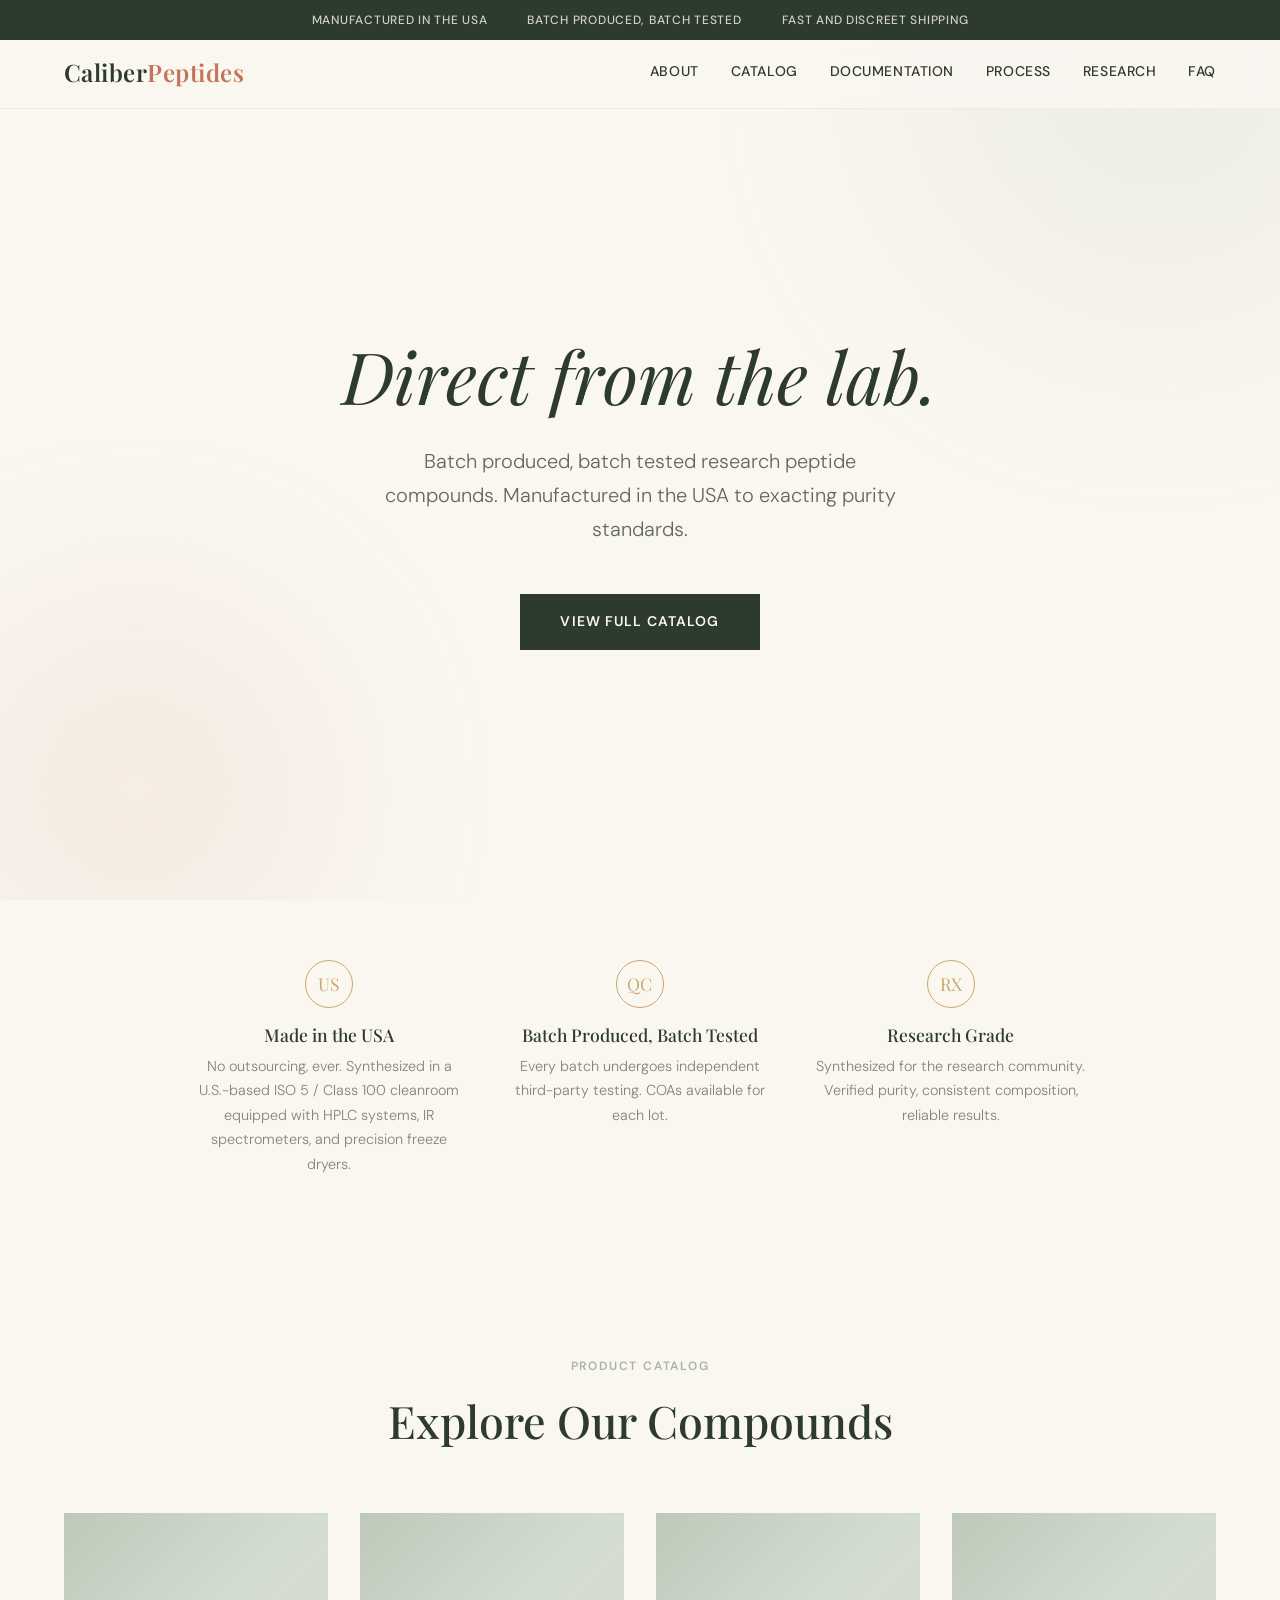
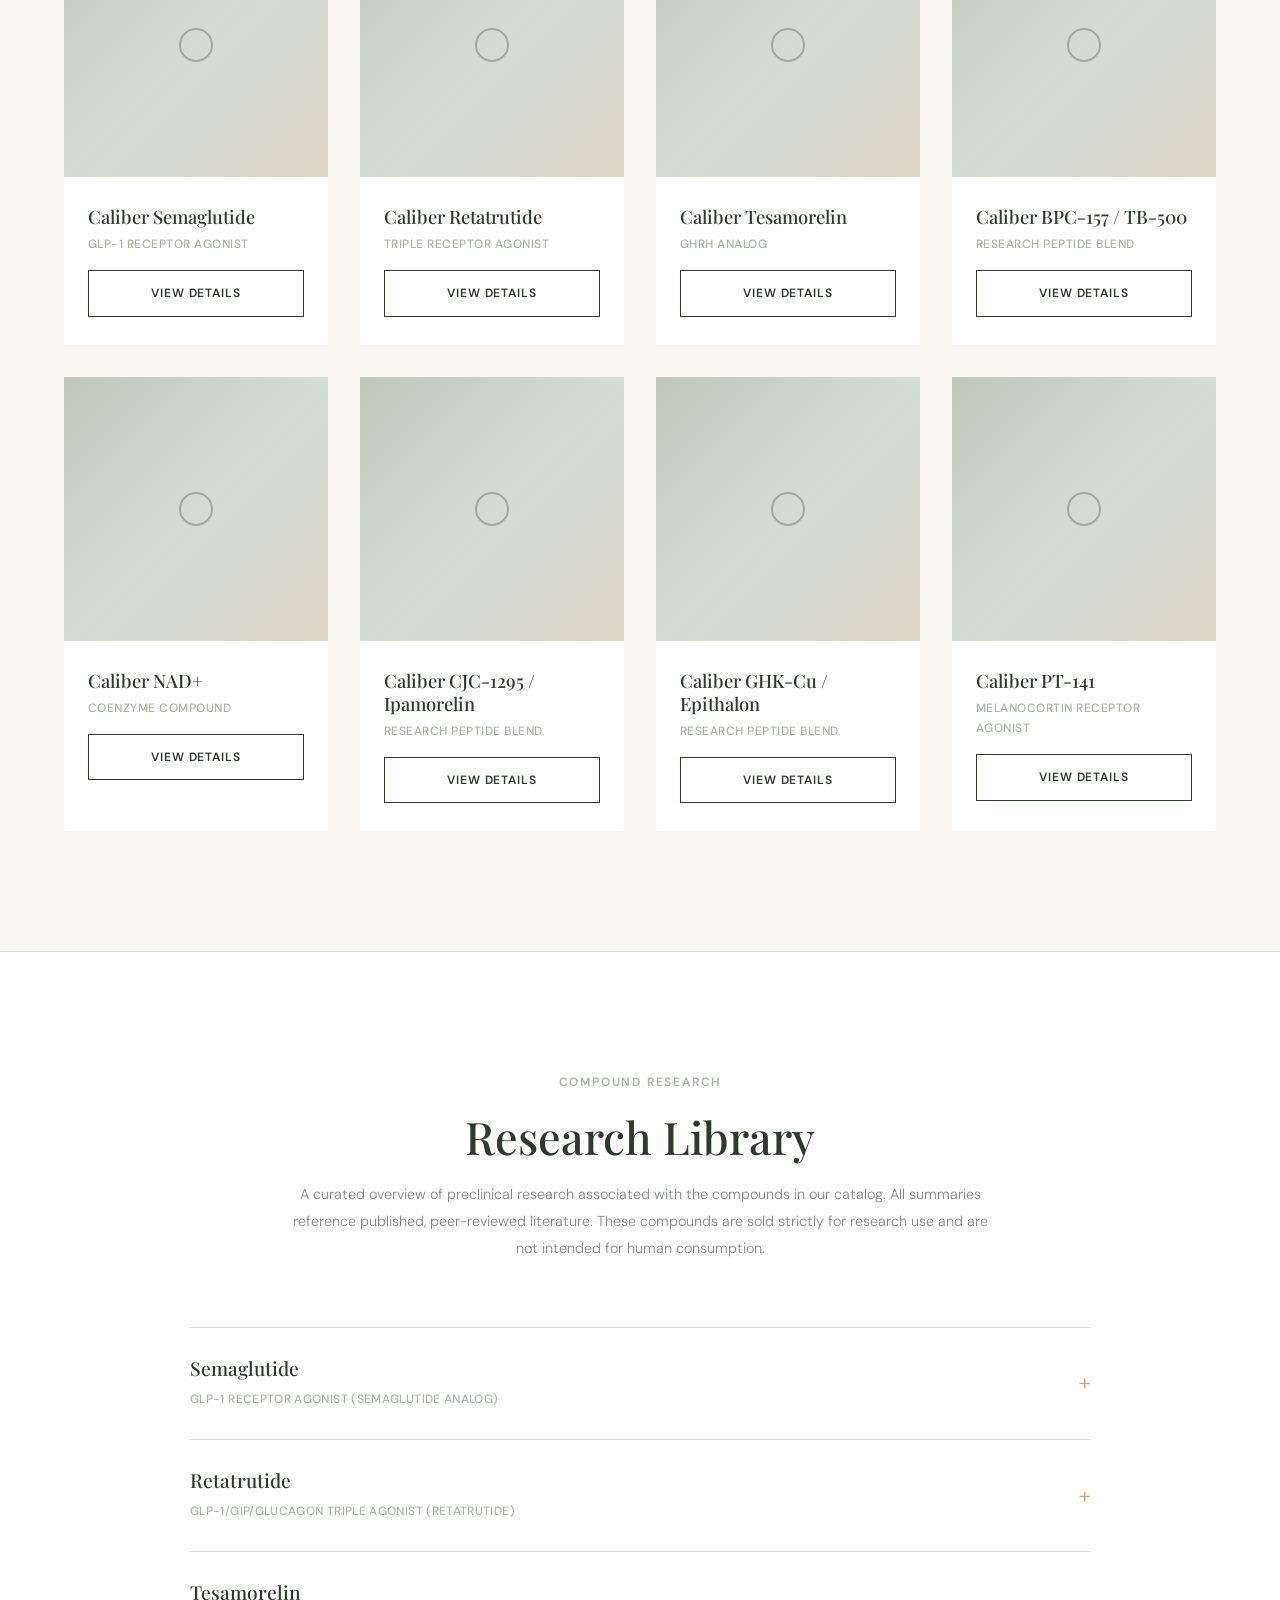
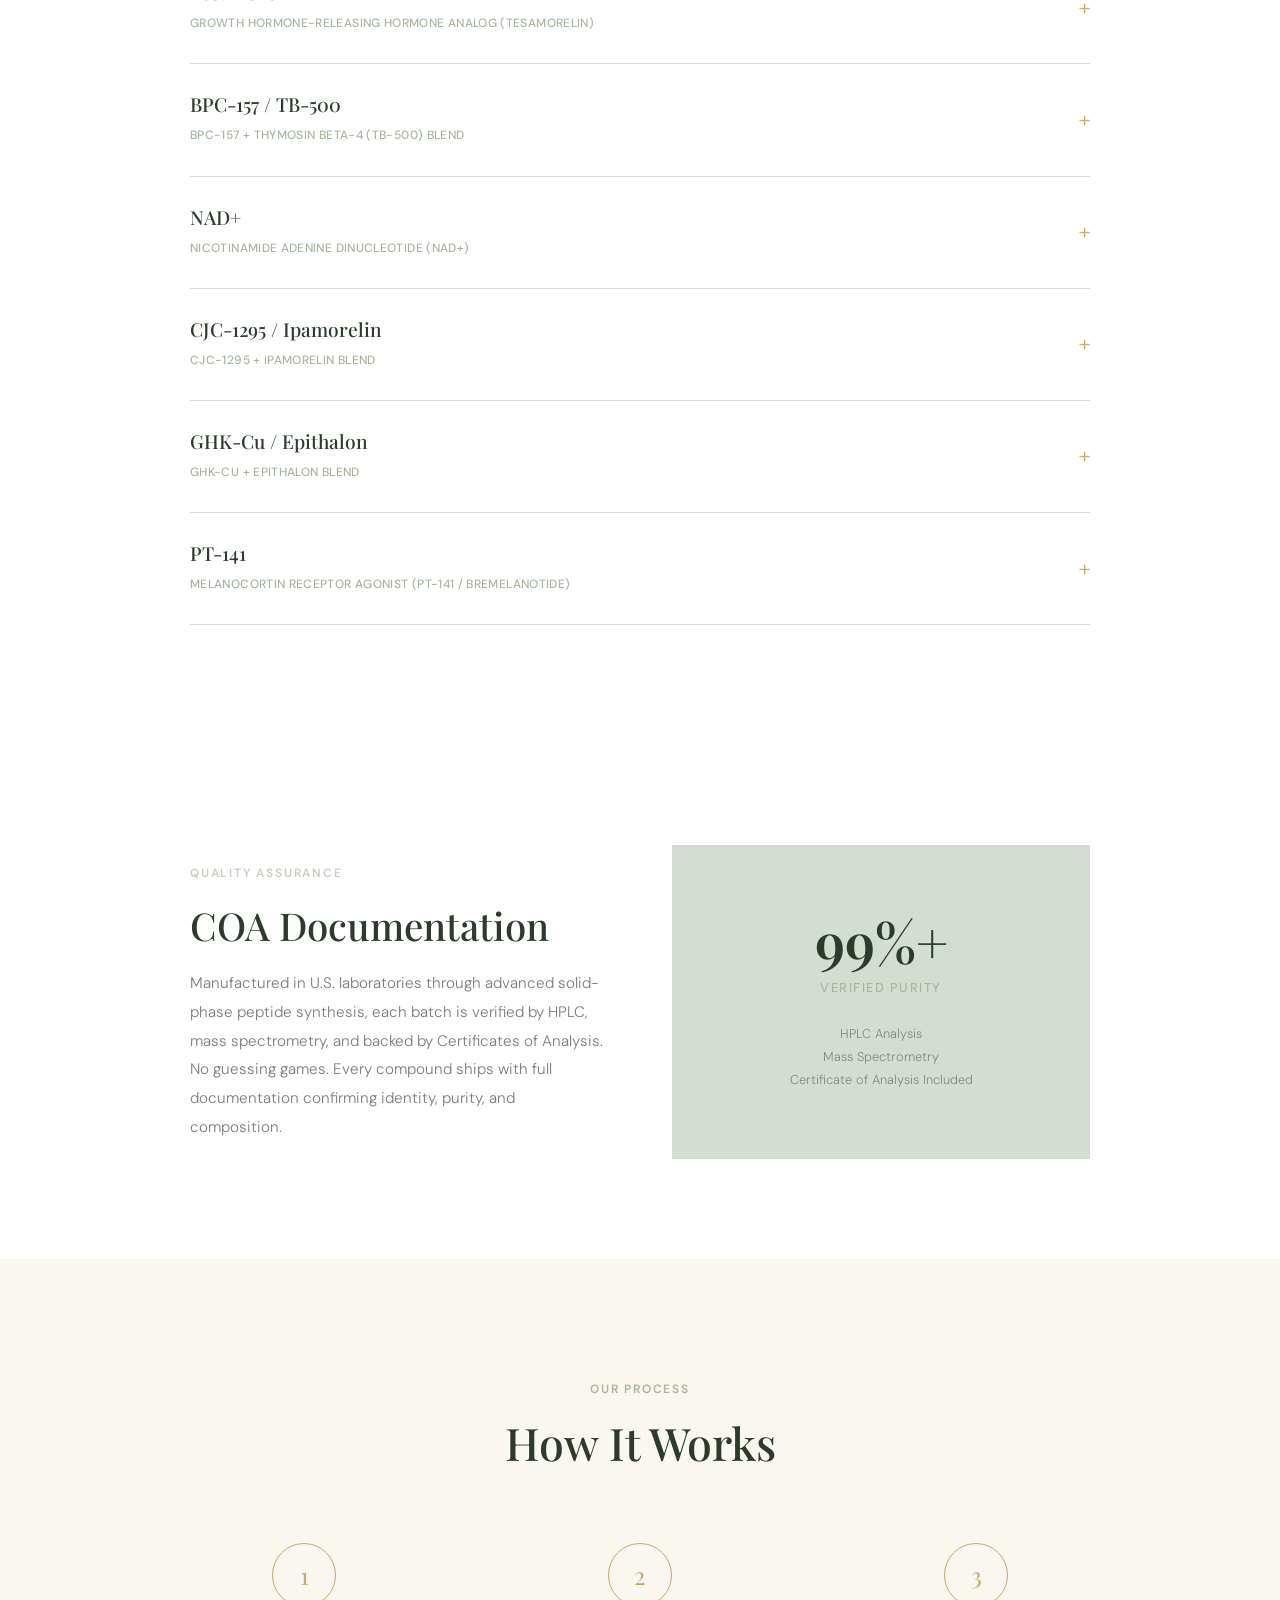
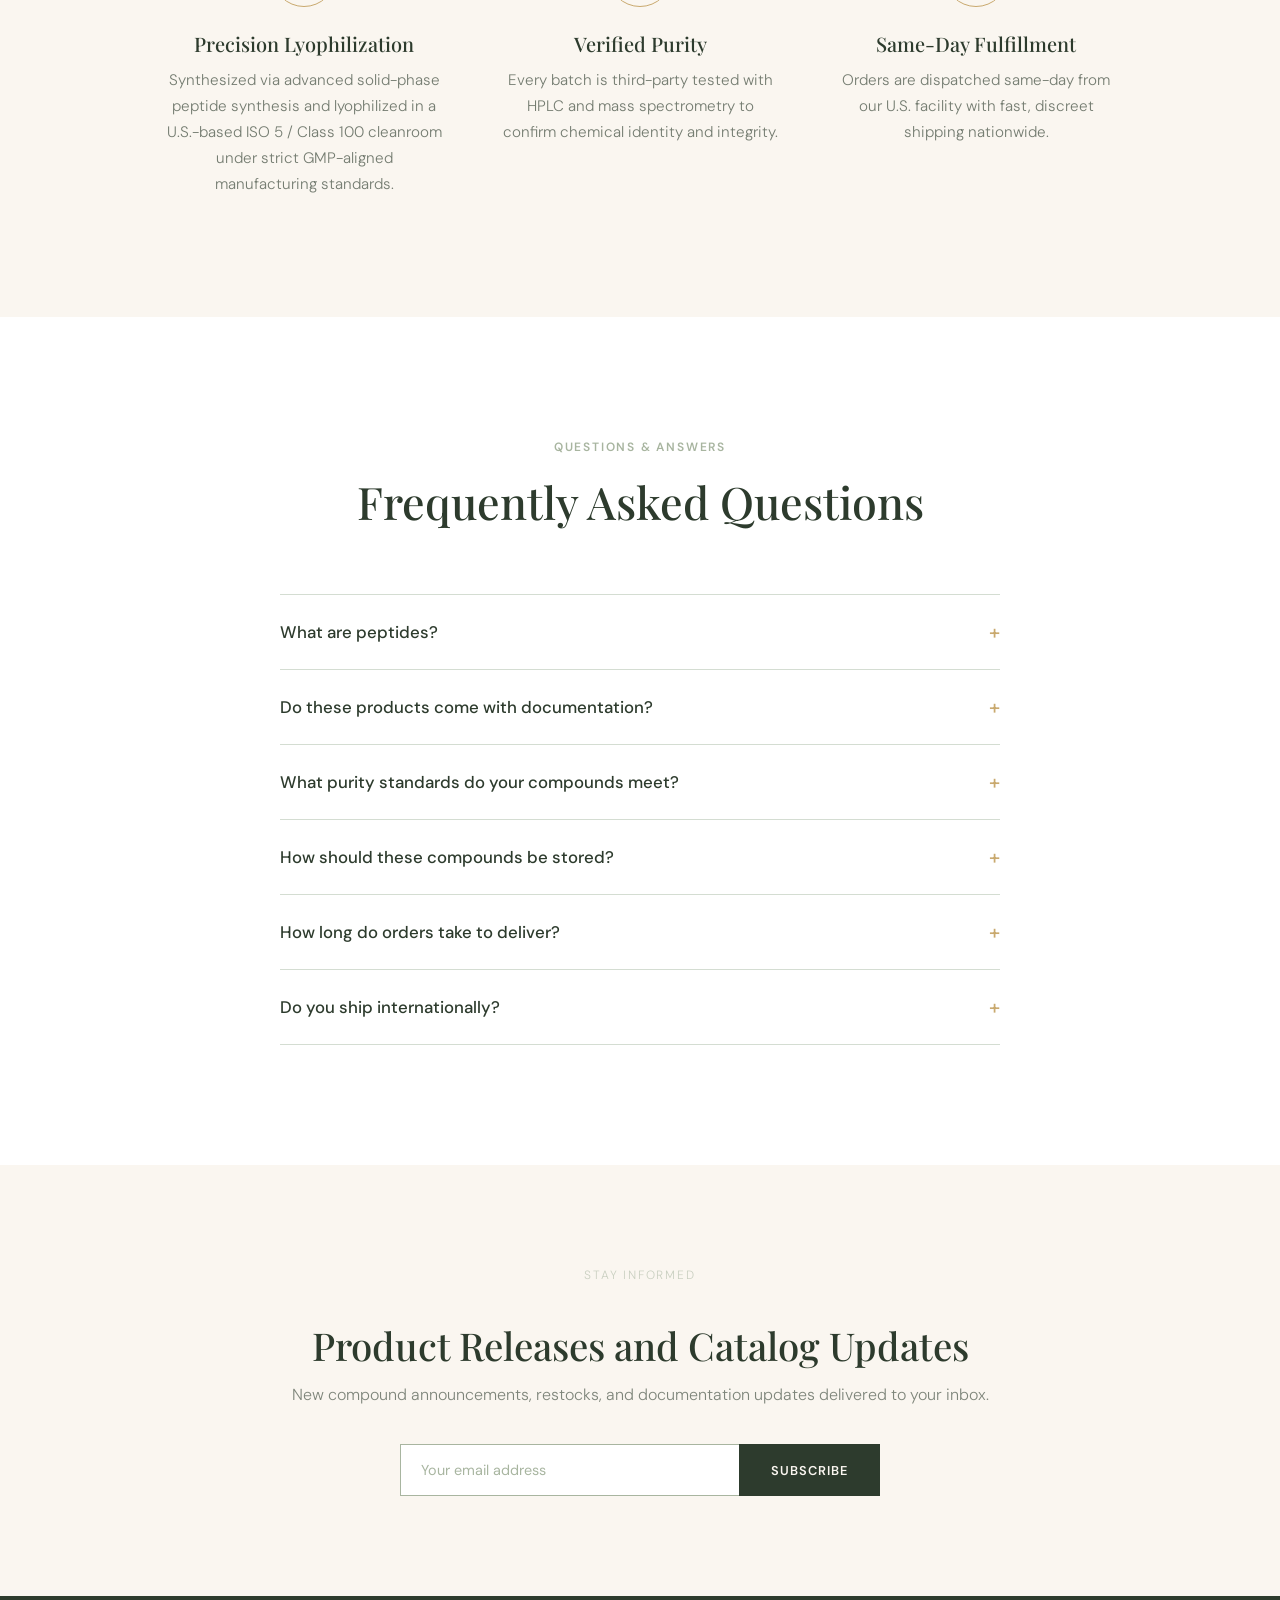
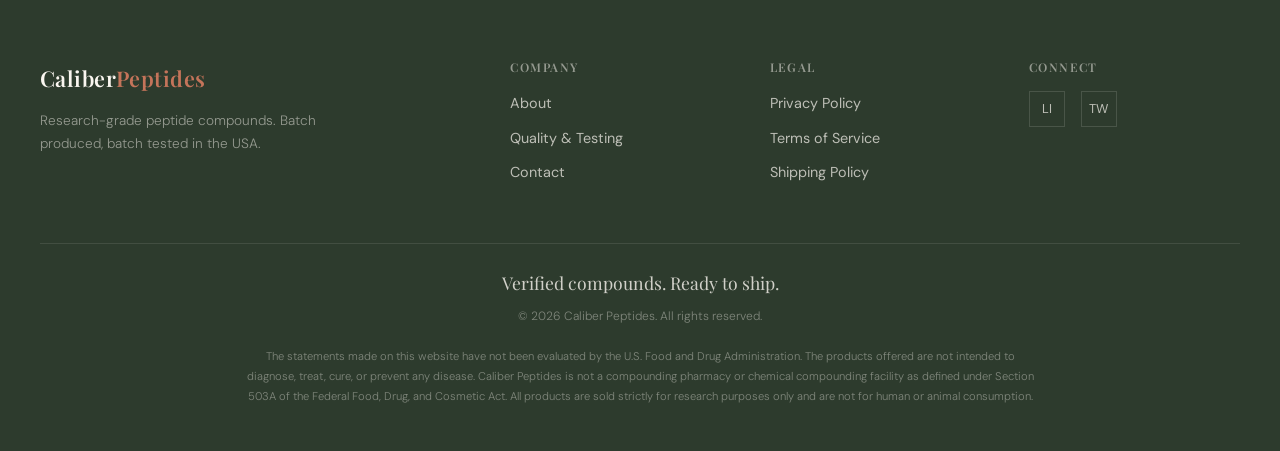
==== commit cdfc5153: "FDA compliance: use compound names instead of branded names, fix remaining VitaRevive logos" ====
--- a/index.html
+++ b/index.html
@@ -187,7 +187,7 @@
 <!-- NAV -->
 <nav id="navbar">
 <div class="nav-inner">
-<a href="#" class="logo">Vita<span>Revive</span></a>
+<a href="#" class="logo">Caliber<span>Peptides</span></a>
 <div class="nav-links">
 <a href="#about">About</a>
 <a href="#products">Catalog</a>
@@ -251,23 +251,31 @@
 <div class="product-card fade-in">
 <div class="product-img"><svg viewBox="0 0 24 24" fill="none" stroke="currentColor" stroke-width="1"><circle cx="12" cy="12" r="8"/></svg></div>
 <div class="product-info">
-<h3>Caliber Peptides Sculpt</h3>
-<p class="product-cat">Research Peptide Compound</p>
-<a href="#" class="btn btn-outline">View Details</a>
-</div>
-</div>
-<div class="product-card fade-in">
-<div class="product-img"><svg viewBox="0 0 24 24" fill="none" stroke="currentColor" stroke-width="1"><circle cx="12" cy="12" r="8"/></svg></div>
-<div class="product-info">
-<h3>Caliber Peptides Sculpt Pro</h3>
-<p class="product-cat">Advanced Peptide Compound</p>
-<a href="#" class="btn btn-outline">View Details</a>
-</div>
-</div>
-<div class="product-card fade-in">
-<div class="product-img"><svg viewBox="0 0 24 24" fill="none" stroke="currentColor" stroke-width="1"><circle cx="12" cy="12" r="8"/></svg></div>
-<div class="product-info">
-<h3>Caliber Peptides Ignite</h3>
+<h3>Caliber Semaglutide</h3>
+<p class="product-cat">GLP-1 Receptor Agonist</p>
+<a href="#" class="btn btn-outline">View Details</a>
+</div>
+</div>
+<div class="product-card fade-in">
+<div class="product-img"><svg viewBox="0 0 24 24" fill="none" stroke="currentColor" stroke-width="1"><circle cx="12" cy="12" r="8"/></svg></div>
+<div class="product-info">
+<h3>Caliber Retatrutide</h3>
+<p class="product-cat">Triple Receptor Agonist</p>
+<a href="#" class="btn btn-outline">View Details</a>
+</div>
+</div>
+<div class="product-card fade-in">
+<div class="product-img"><svg viewBox="0 0 24 24" fill="none" stroke="currentColor" stroke-width="1"><circle cx="12" cy="12" r="8"/></svg></div>
+<div class="product-info">
+<h3>Caliber Tesamorelin</h3>
+<p class="product-cat">GHRH Analog</p>
+<a href="#" class="btn btn-outline">View Details</a>
+</div>
+</div>
+<div class="product-card fade-in">
+<div class="product-img"><svg viewBox="0 0 24 24" fill="none" stroke="currentColor" stroke-width="1"><circle cx="12" cy="12" r="8"/></svg></div>
+<div class="product-info">
+<h3>Caliber BPC-157 / TB-500</h3>
 <p class="product-cat">Research Peptide Blend</p>
 <a href="#" class="btn btn-outline">View Details</a>
 </div>
@@ -275,15 +283,15 @@
 <div class="product-card fade-in">
 <div class="product-img"><svg viewBox="0 0 24 24" fill="none" stroke="currentColor" stroke-width="1"><circle cx="12" cy="12" r="8"/></svg></div>
 <div class="product-info">
-<h3>Caliber Peptides Restore</h3>
-<p class="product-cat">Recovery Compound</p>
-<a href="#" class="btn btn-outline">View Details</a>
-</div>
-</div>
-<div class="product-card fade-in">
-<div class="product-img"><svg viewBox="0 0 24 24" fill="none" stroke="currentColor" stroke-width="1"><circle cx="12" cy="12" r="8"/></svg></div>
-<div class="product-info">
-<h3>Caliber Peptides Recharge</h3>
+<h3>Caliber NAD+</h3>
+<p class="product-cat">Coenzyme Compound</p>
+<a href="#" class="btn btn-outline">View Details</a>
+</div>
+</div>
+<div class="product-card fade-in">
+<div class="product-img"><svg viewBox="0 0 24 24" fill="none" stroke="currentColor" stroke-width="1"><circle cx="12" cy="12" r="8"/></svg></div>
+<div class="product-info">
+<h3>Caliber CJC-1295 / Ipamorelin</h3>
 <p class="product-cat">Research Peptide Blend</p>
 <a href="#" class="btn btn-outline">View Details</a>
 </div>
@@ -291,24 +299,16 @@
 <div class="product-card fade-in">
 <div class="product-img"><svg viewBox="0 0 24 24" fill="none" stroke="currentColor" stroke-width="1"><circle cx="12" cy="12" r="8"/></svg></div>
 <div class="product-info">
-<h3>Caliber Peptides Rise</h3>
-<p class="product-cat">Growth Compound</p>
-<a href="#" class="btn btn-outline">View Details</a>
-</div>
-</div>
-<div class="product-card fade-in">
-<div class="product-img"><svg viewBox="0 0 24 24" fill="none" stroke="currentColor" stroke-width="1"><circle cx="12" cy="12" r="8"/></svg></div>
-<div class="product-info">
-<h3>Caliber Peptides Glow</h3>
-<p class="product-cat">Research Peptide Compound</p>
-<a href="#" class="btn btn-outline">View Details</a>
-</div>
-</div>
-<div class="product-card fade-in">
-<div class="product-img"><svg viewBox="0 0 24 24" fill="none" stroke="currentColor" stroke-width="1"><circle cx="12" cy="12" r="8"/></svg></div>
-<div class="product-info">
-<h3>Caliber Peptides Balance</h3>
-<p class="product-cat">Recovery Compound</p>
+<h3>Caliber GHK-Cu / Epithalon</h3>
+<p class="product-cat">Research Peptide Blend</p>
+<a href="#" class="btn btn-outline">View Details</a>
+</div>
+</div>
+<div class="product-card fade-in">
+<div class="product-img"><svg viewBox="0 0 24 24" fill="none" stroke="currentColor" stroke-width="1"><circle cx="12" cy="12" r="8"/></svg></div>
+<div class="product-info">
+<h3>Caliber PT-141</h3>
+<p class="product-cat">Melanocortin Receptor Agonist</p>
 <a href="#" class="btn btn-outline">View Details</a>
 </div>
 </div>
@@ -327,11 +327,11 @@
 
 <div class="research-grid fade-in">
 
-<!-- Sculpt — Semaglutide -->
-<div class="research-card">
-<div class="research-card-header" onclick="this.parentElement.classList.toggle('open')">
-<div>
-<h3>Sculpt</h3>
+<!-- Semaglutide -->
+<div class="research-card">
+<div class="research-card-header" onclick="this.parentElement.classList.toggle('open')">
+<div>
+<h3>Semaglutide</h3>
 <span class="research-compound">GLP-1 Receptor Agonist (Semaglutide Analog)</span>
 </div>
 <span class="research-toggle">+</span>
@@ -353,11 +353,11 @@
 </div>
 </div>
 
-<!-- Sculpt Pro — Retatrutide -->
-<div class="research-card">
-<div class="research-card-header" onclick="this.parentElement.classList.toggle('open')">
-<div>
-<h3>Sculpt Pro</h3>
+<!-- Retatrutide -->
+<div class="research-card">
+<div class="research-card-header" onclick="this.parentElement.classList.toggle('open')">
+<div>
+<h3>Retatrutide</h3>
 <span class="research-compound">GLP-1/GIP/Glucagon Triple Agonist (Retatrutide)</span>
 </div>
 <span class="research-toggle">+</span>
@@ -378,11 +378,11 @@
 </div>
 </div>
 
-<!-- Ignite — Tesamorelin -->
-<div class="research-card">
-<div class="research-card-header" onclick="this.parentElement.classList.toggle('open')">
-<div>
-<h3>Ignite</h3>
+<!-- Tesamorelin -->
+<div class="research-card">
+<div class="research-card-header" onclick="this.parentElement.classList.toggle('open')">
+<div>
+<h3>Tesamorelin</h3>
 <span class="research-compound">Growth Hormone-Releasing Hormone Analog (Tesamorelin)</span>
 </div>
 <span class="research-toggle">+</span>
@@ -403,11 +403,11 @@
 </div>
 </div>
 
-<!-- Restore — BPC-157 + TB-500 -->
-<div class="research-card">
-<div class="research-card-header" onclick="this.parentElement.classList.toggle('open')">
-<div>
-<h3>Restore</h3>
+<!-- BPC-157 + TB-500 -->
+<div class="research-card">
+<div class="research-card-header" onclick="this.parentElement.classList.toggle('open')">
+<div>
+<h3>BPC-157 / TB-500</h3>
 <span class="research-compound">BPC-157 + Thymosin Beta-4 (TB-500) Blend</span>
 </div>
 <span class="research-toggle">+</span>
@@ -429,11 +429,11 @@
 </div>
 </div>
 
-<!-- Recharge — NAD+ -->
-<div class="research-card">
-<div class="research-card-header" onclick="this.parentElement.classList.toggle('open')">
-<div>
-<h3>Recharge</h3>
+<!-- NAD+ -->
+<div class="research-card">
+<div class="research-card-header" onclick="this.parentElement.classList.toggle('open')">
+<div>
+<h3>NAD+</h3>
 <span class="research-compound">Nicotinamide Adenine Dinucleotide (NAD+)</span>
 </div>
 <span class="research-toggle">+</span>
@@ -455,11 +455,11 @@
 </div>
 </div>
 
-<!-- Rise — CJC-1295 + Ipamorelin -->
-<div class="research-card">
-<div class="research-card-header" onclick="this.parentElement.classList.toggle('open')">
-<div>
-<h3>Rise</h3>
+<!-- CJC-1295 + Ipamorelin -->
+<div class="research-card">
+<div class="research-card-header" onclick="this.parentElement.classList.toggle('open')">
+<div>
+<h3>CJC-1295 / Ipamorelin</h3>
 <span class="research-compound">CJC-1295 + Ipamorelin Blend</span>
 </div>
 <span class="research-toggle">+</span>
@@ -480,11 +480,11 @@
 </div>
 </div>
 
-<!-- Glow — GHK-Cu + Epithalon -->
-<div class="research-card">
-<div class="research-card-header" onclick="this.parentElement.classList.toggle('open')">
-<div>
-<h3>Glow</h3>
+<!-- GHK-Cu + Epithalon -->
+<div class="research-card">
+<div class="research-card-header" onclick="this.parentElement.classList.toggle('open')">
+<div>
+<h3>GHK-Cu / Epithalon</h3>
 <span class="research-compound">GHK-Cu + Epithalon Blend</span>
 </div>
 <span class="research-toggle">+</span>
@@ -506,11 +506,11 @@
 </div>
 </div>
 
-<!-- Balance — PT-141 -->
-<div class="research-card">
-<div class="research-card-header" onclick="this.parentElement.classList.toggle('open')">
-<div>
-<h3>Balance</h3>
+<!-- PT-141 -->
+<div class="research-card">
+<div class="research-card-header" onclick="this.parentElement.classList.toggle('open')">
+<div>
+<h3>PT-141</h3>
 <span class="research-compound">Melanocortin Receptor Agonist (PT-141 / Bremelanotide)</span>
 </div>
 <span class="research-toggle">+</span>
@@ -632,7 +632,7 @@
 <div class="footer-inner">
 <div class="footer-top">
 <div class="footer-brand">
-<div class="logo">Vita<span style="color:var(--terra)">Revive</span></div>
+<div class="logo">Caliber<span style="color:var(--terra)">Peptides</span></div>
 <p>Research-grade peptide compounds. Batch produced, batch tested in the USA.</p>
 </div>
 <div class="footer-col">
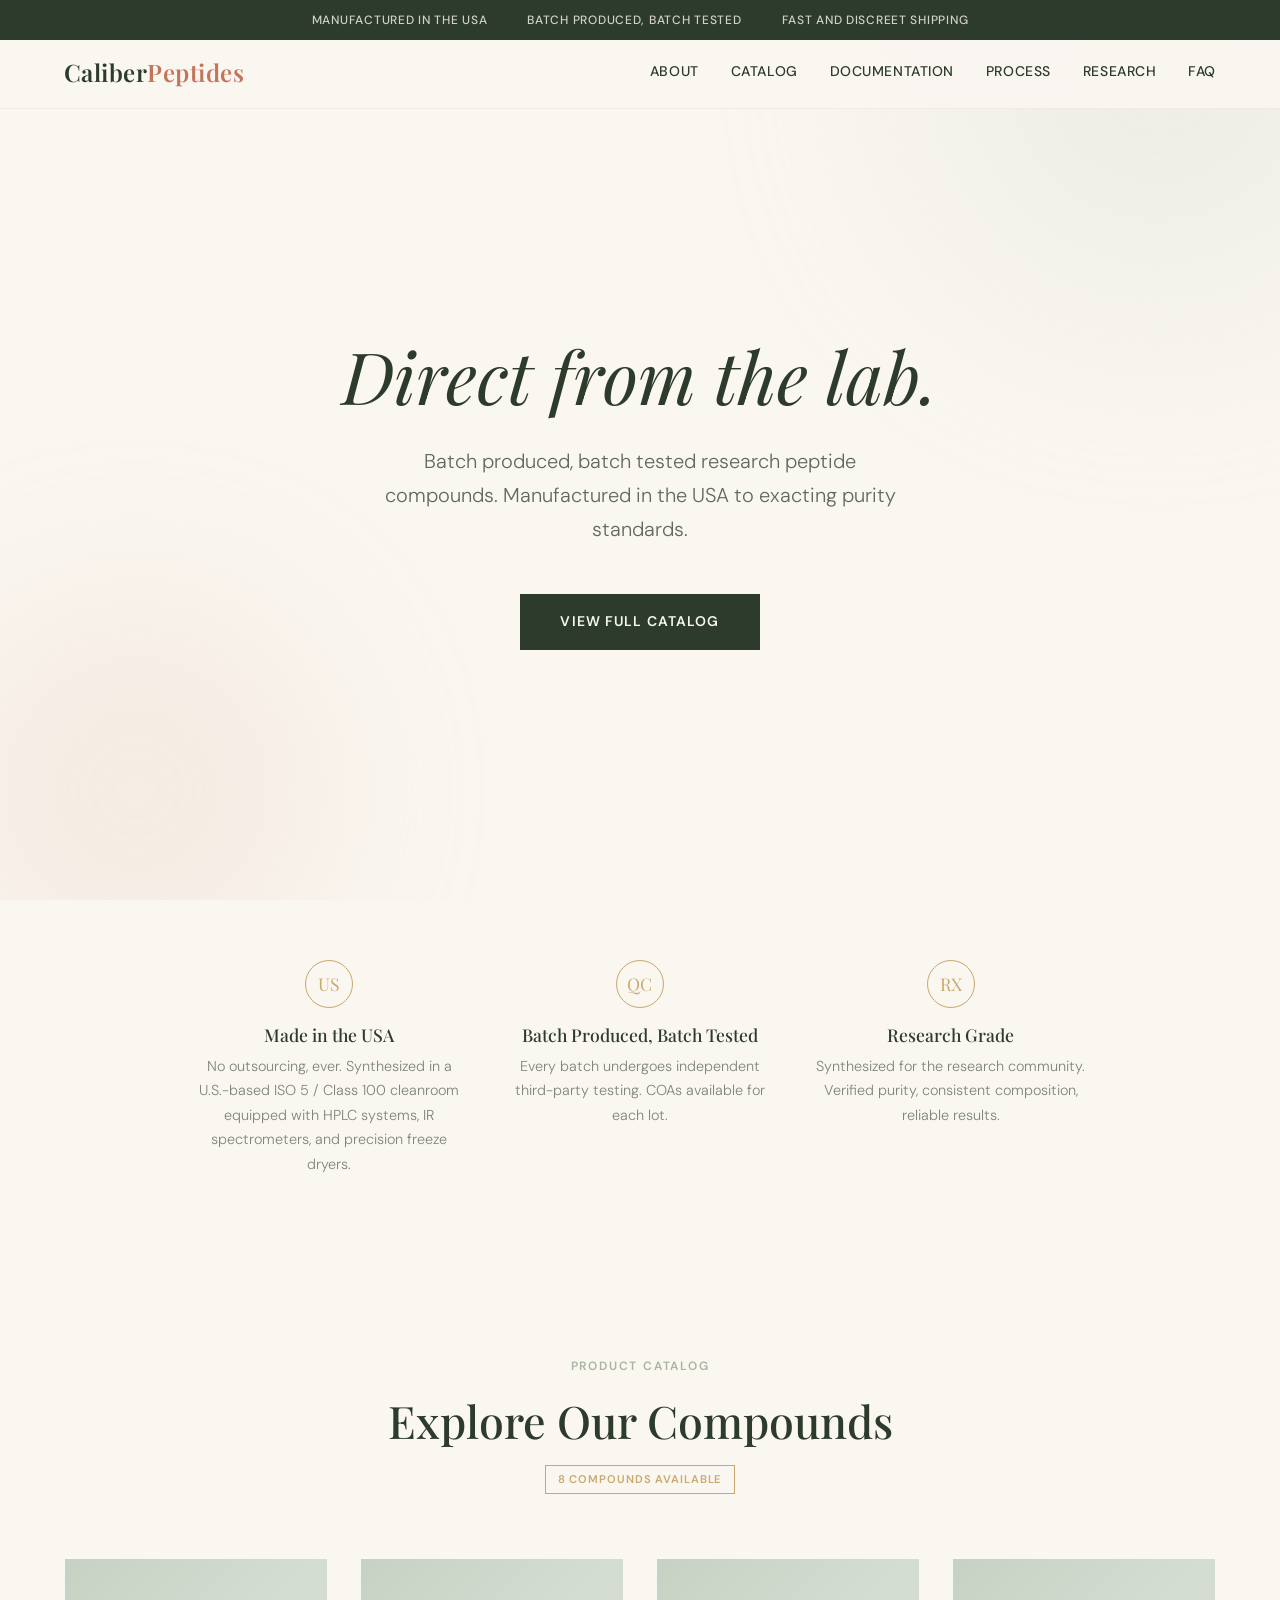
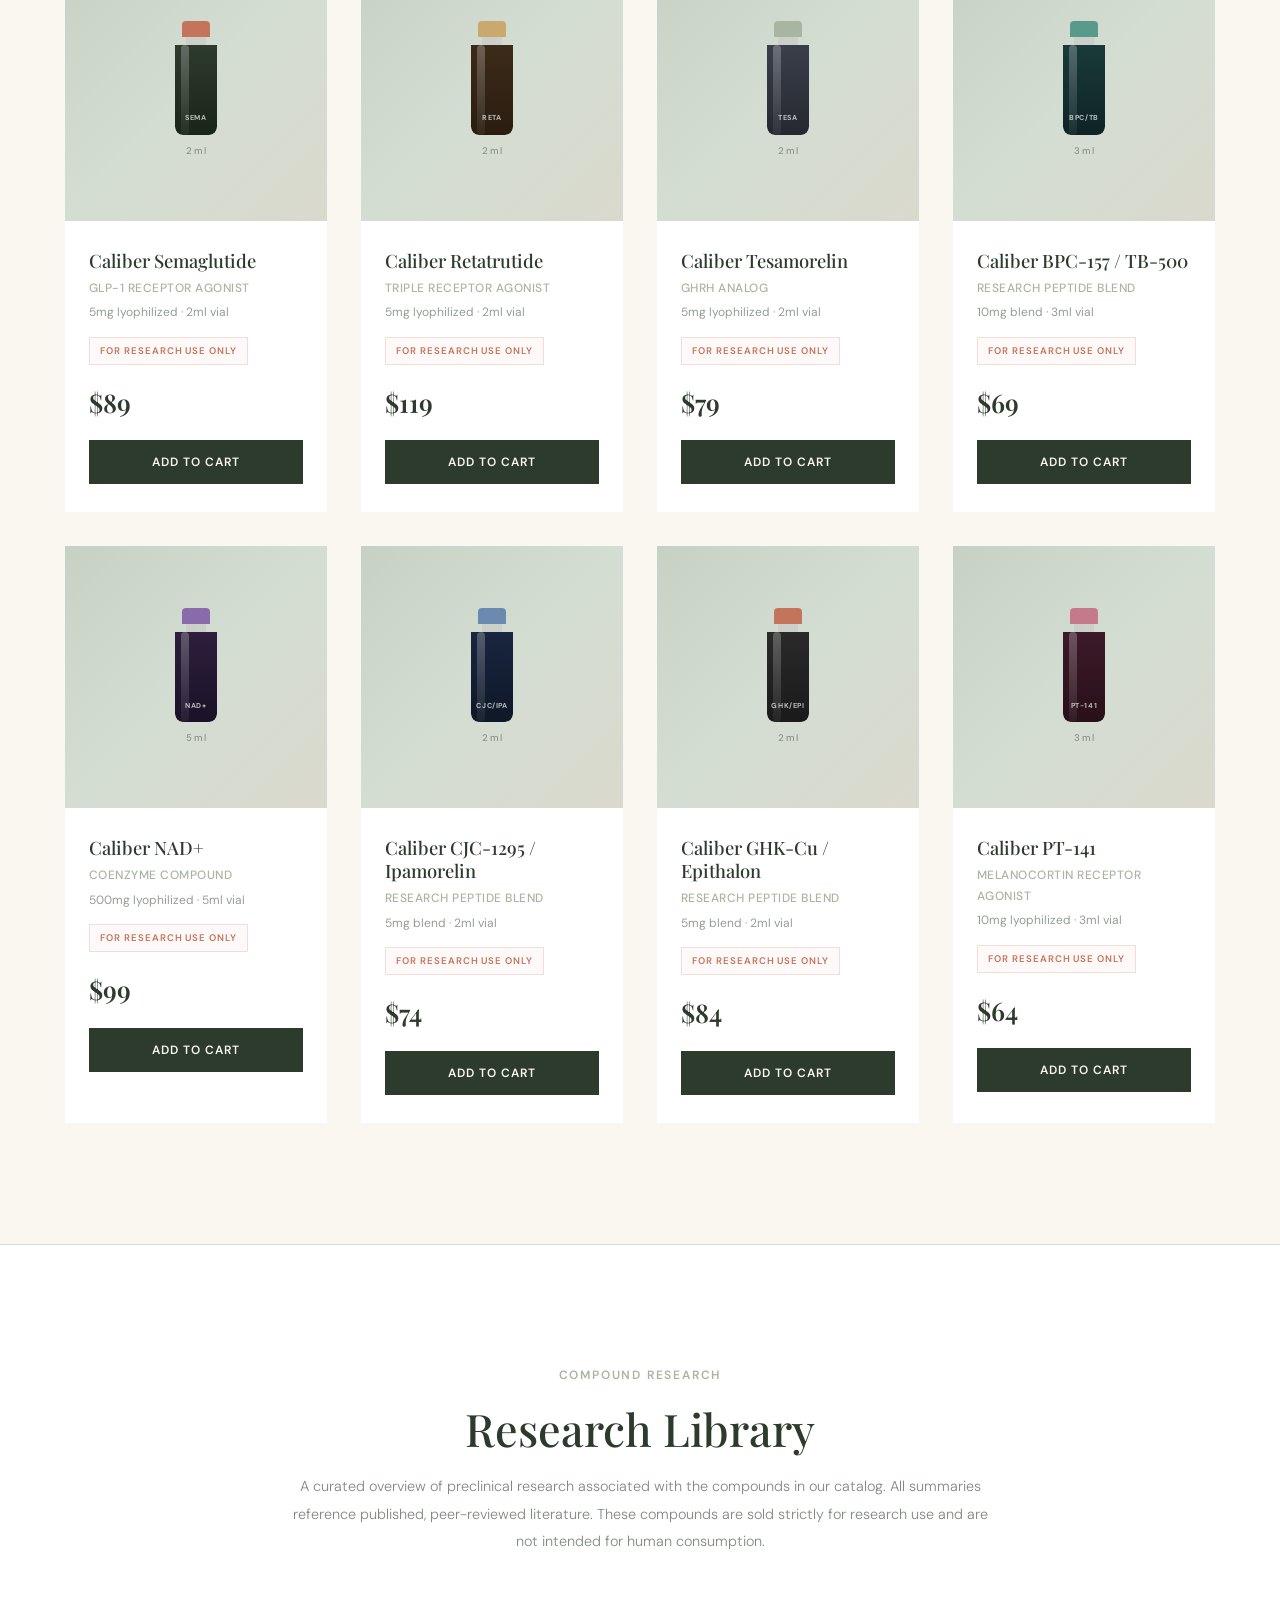
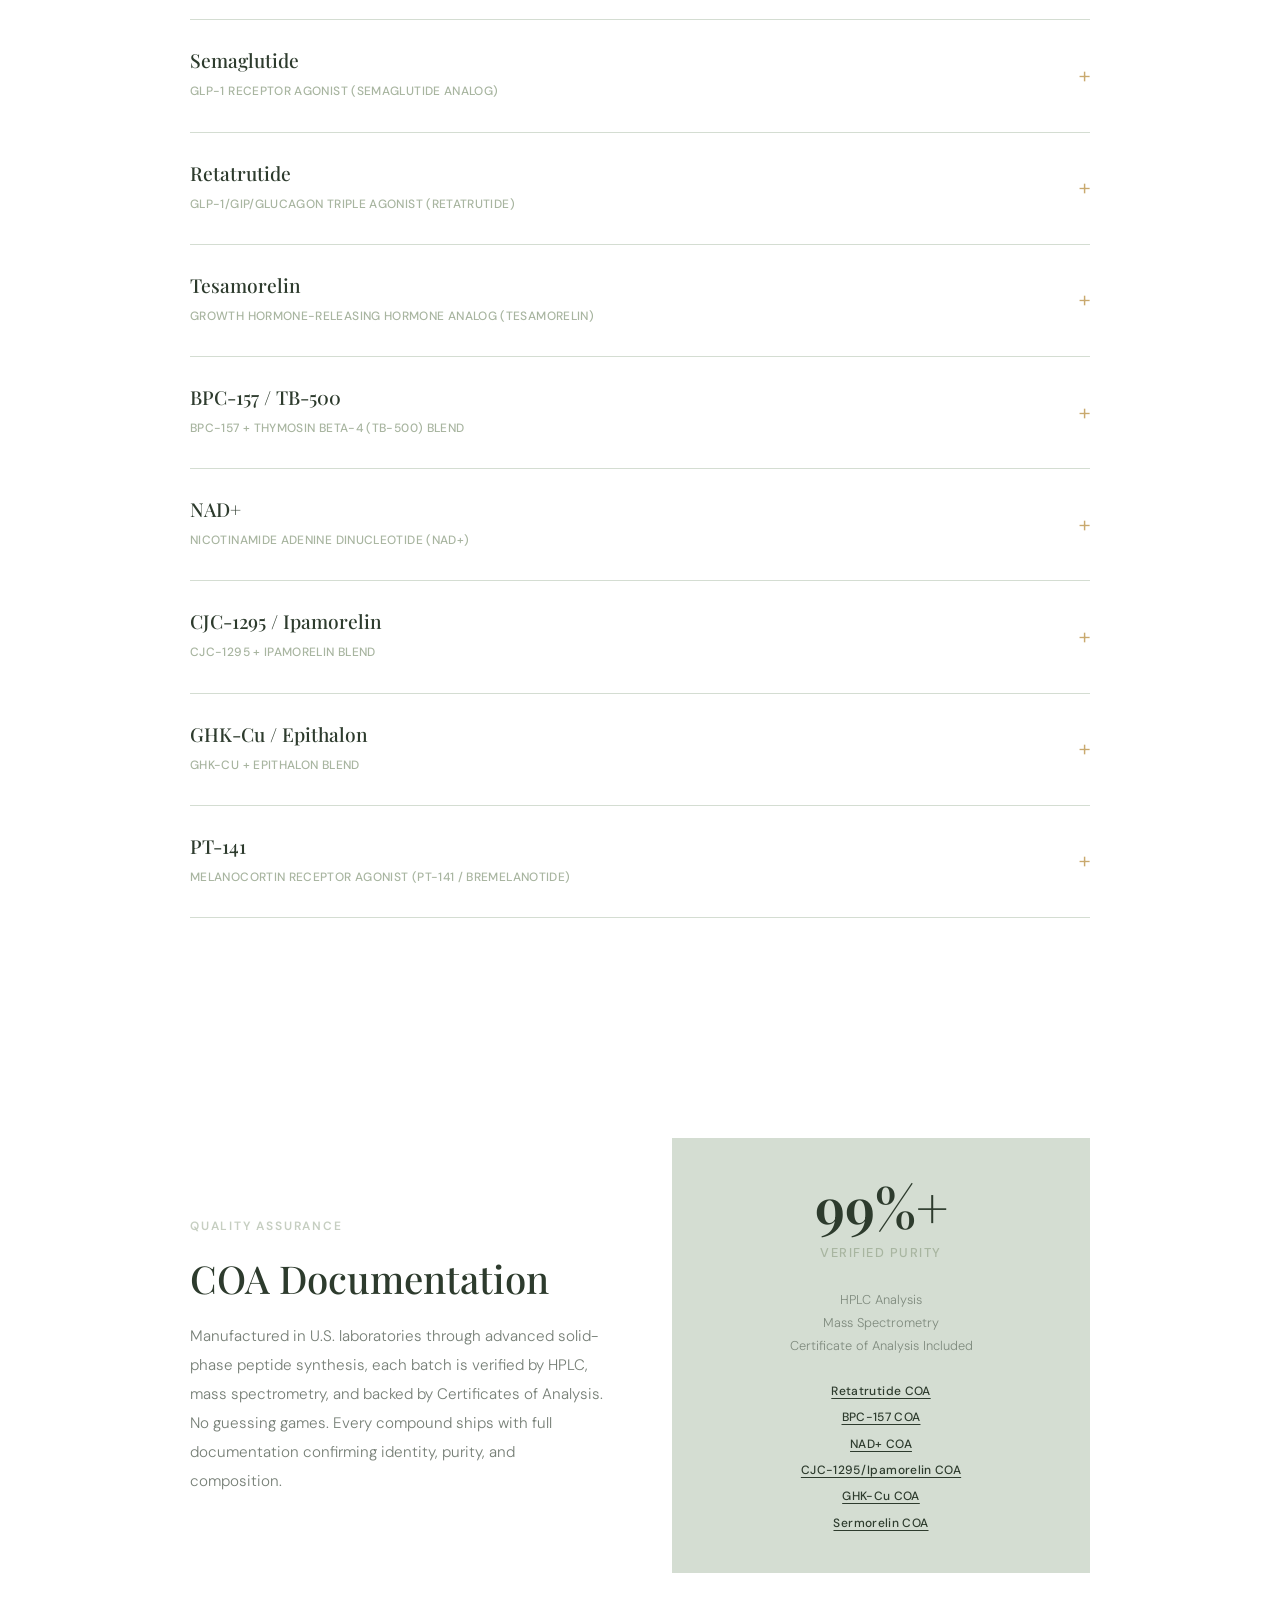
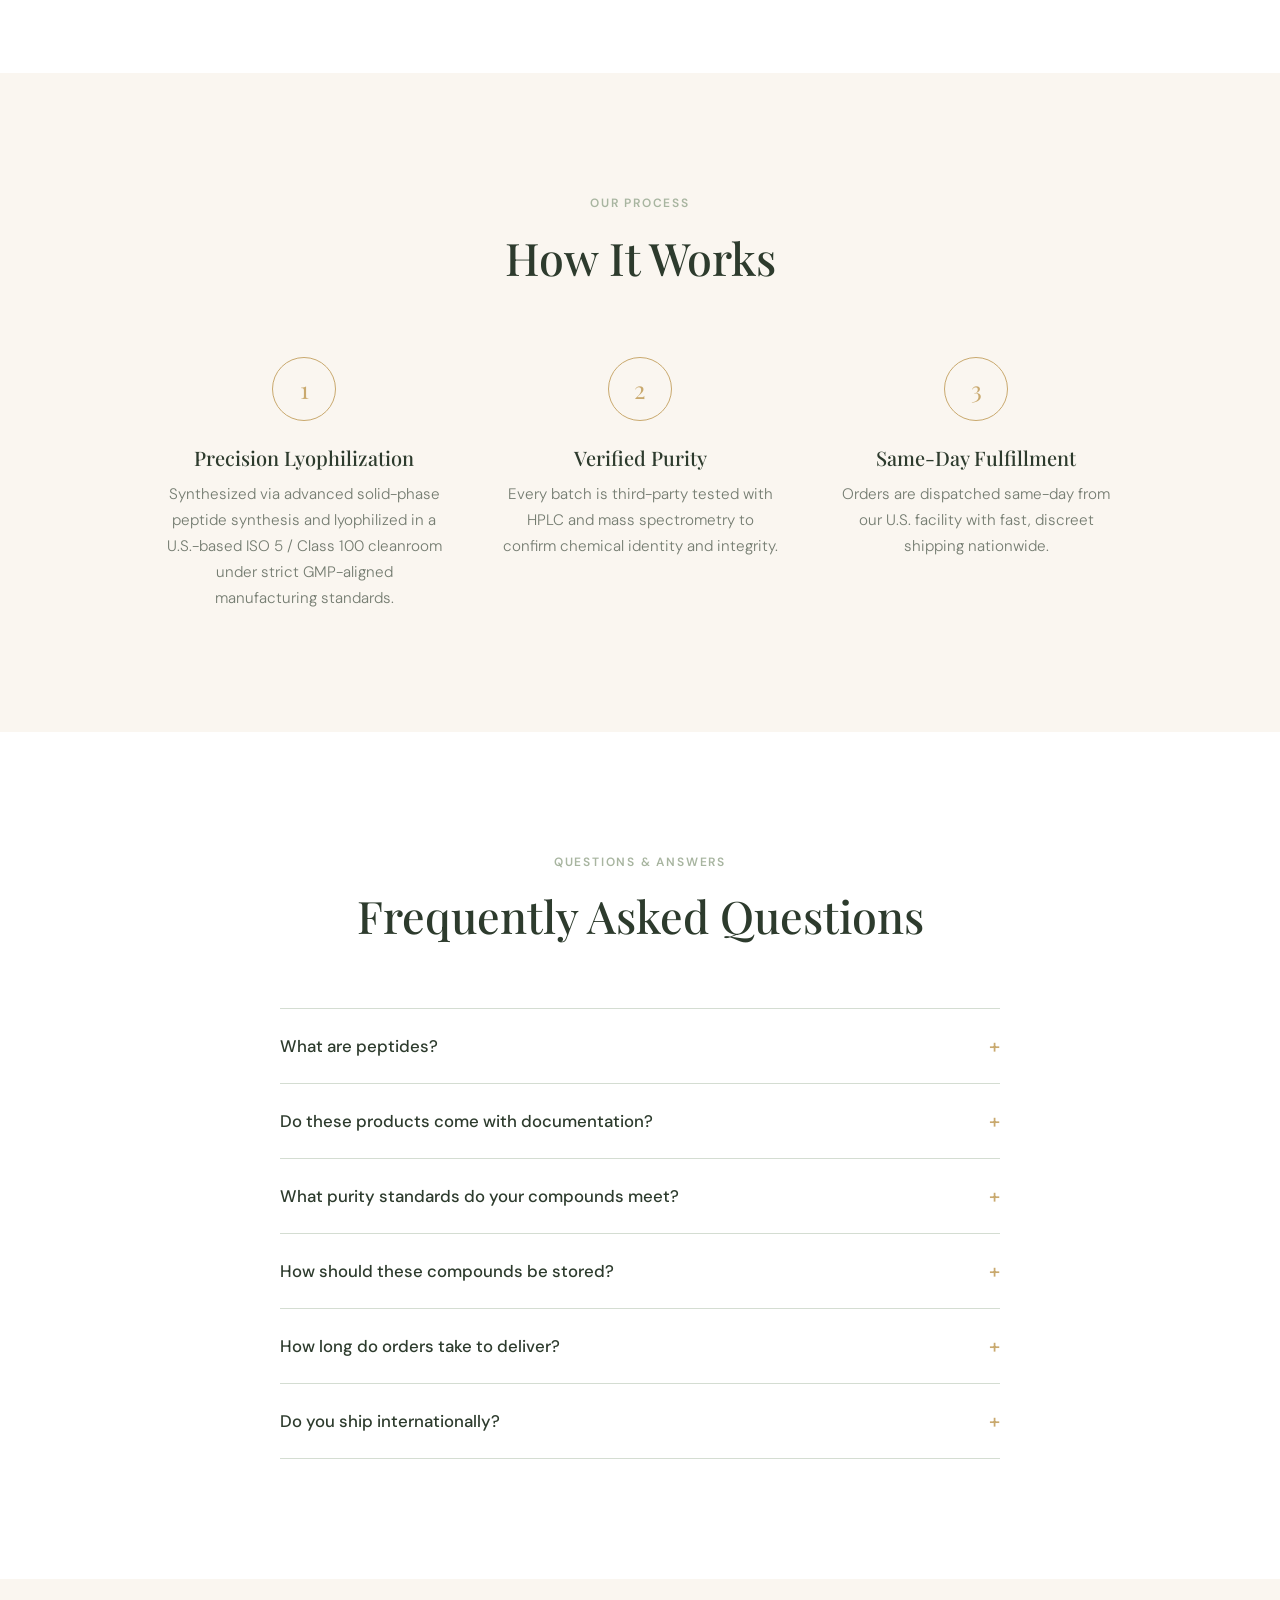
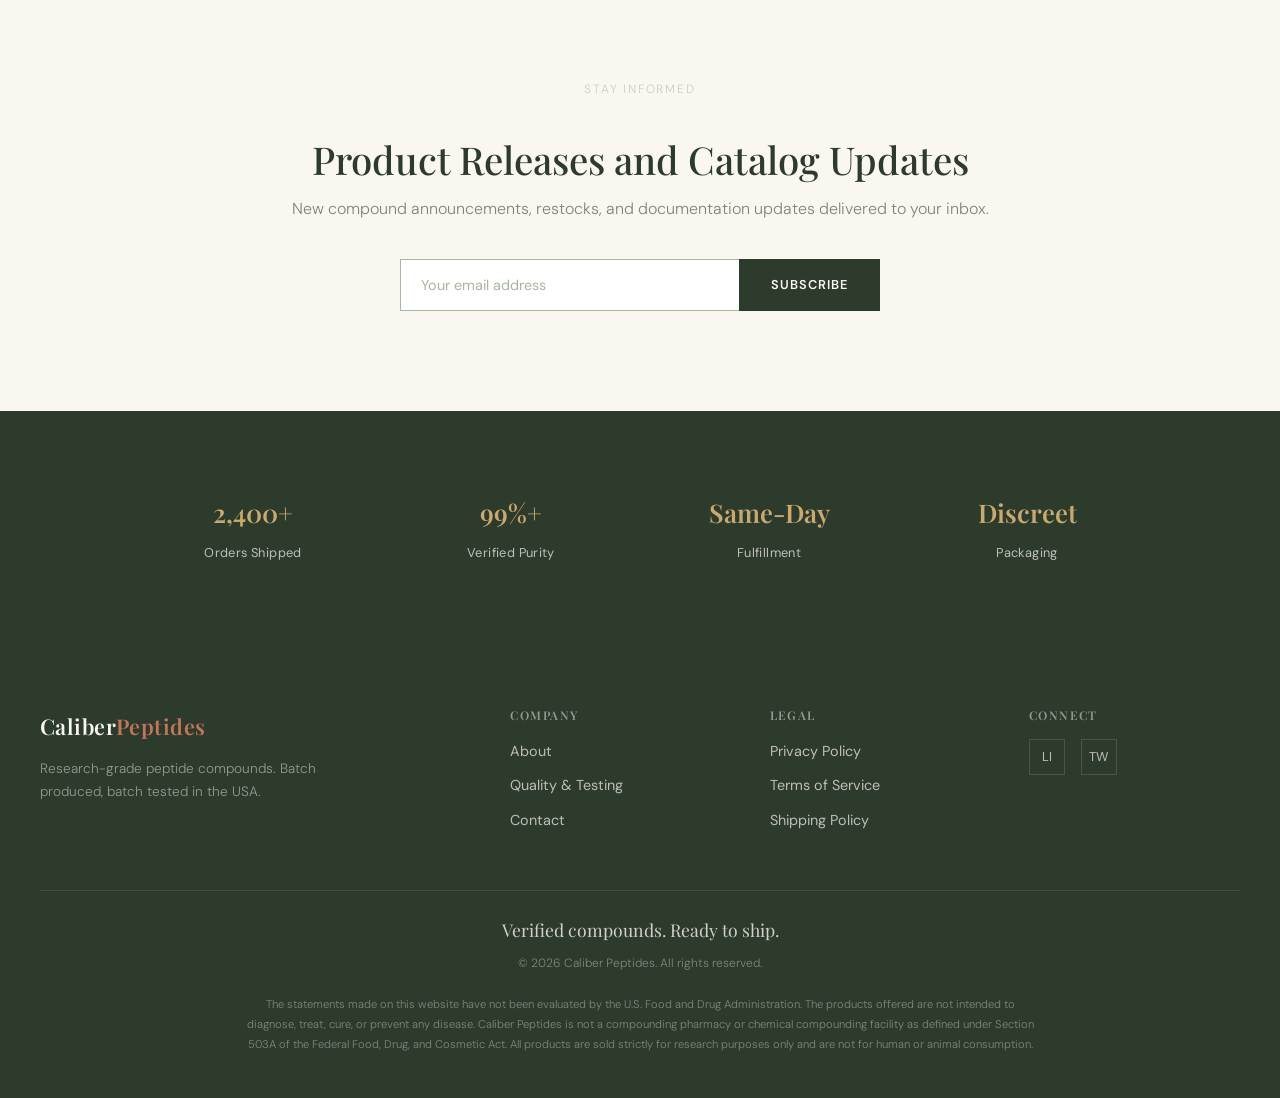
==== commit 41176919: "Elevate to 10/10: product details, pricing, COA links, trust signals" ====
--- a/index.html
+++ b/index.html
@@ -59,16 +59,46 @@
 .products-header{text-align:center;margin-bottom:64px}
 .products-header h2{font-size:clamp(1.8rem,4vw,2.8rem);color:var(--forest)}
 .products-grid{display:grid;grid-template-columns:repeat(4,1fr);gap:32px;max-width:1200px;margin:0 auto}
-.product-card{background:var(--white);overflow:hidden;transition:transform .4s ease,box-shadow .4s ease}
-.product-card:hover{transform:translateY(-4px);box-shadow:0 12px 40px rgba(45,59,45,.08)}
+/* product-card styles below */
 .product-img{aspect-ratio:1/1;background:var(--euca);display:flex;align-items:center;justify-content:center;position:relative;overflow:hidden}
-.product-img::after{content:'';position:absolute;inset:0;background:linear-gradient(135deg,var(--sage) 0%,var(--euca) 50%,var(--blush) 100%);opacity:.5}
-.product-img svg{position:relative;z-index:1;width:48px;height:48px;opacity:.3}
+.product-img::after{content:'';position:absolute;inset:0;background:linear-gradient(135deg,var(--sage) 0%,var(--euca) 50%,var(--blush) 100%);opacity:.3}
+/* CSS Vial */
+.vial-wrap{position:relative;z-index:1;display:flex;flex-direction:column;align-items:center}
+.vial{width:42px;border-radius:0 0 8px 8px;position:relative;overflow:hidden}
+.vial-body{height:90px;border-radius:0 0 8px 8px;position:relative;overflow:hidden}
+.vial-body::after{content:'';position:absolute;left:6px;top:0;bottom:0;width:8px;background:linear-gradient(180deg,rgba(255,255,255,.25) 0%,rgba(255,255,255,.05) 100%);border-radius:4px}
+.vial-cap{width:28px;height:16px;border-radius:4px 4px 0 0;margin:0 auto}
+.vial-neck{width:20px;height:8px;background:rgba(200,200,200,.6);margin:0 auto;border-radius:0}
+.vial-label{position:absolute;bottom:10px;left:50%;transform:translateX(-50%);font-size:.45rem;font-weight:700;letter-spacing:.08em;text-transform:uppercase;color:rgba(255,255,255,.7);white-space:nowrap}
+.vial-ml{font-size:.6rem;color:var(--forest);opacity:.45;margin-top:8px;font-weight:500;letter-spacing:.03em}
+/* Vial color variants */
+.vial-forest .vial-body{background:linear-gradient(180deg,#2D3B2D 0%,#1a251a 100%)}
+.vial-forest .vial-cap{background:var(--terra)}
+.vial-amber .vial-body{background:linear-gradient(180deg,#3d2b1a 0%,#2a1d10 100%)}
+.vial-amber .vial-cap{background:var(--gold)}
+.vial-slate .vial-body{background:linear-gradient(180deg,#3a3f4a 0%,#252830 100%)}
+.vial-slate .vial-cap{background:var(--sage)}
+.vial-teal .vial-body{background:linear-gradient(180deg,#1a3a3a 0%,#0f2424 100%)}
+.vial-teal .vial-cap{background:#5a9a8a}
+.vial-plum .vial-body{background:linear-gradient(180deg,#2d1f3d 0%,#1a1228 100%)}
+.vial-plum .vial-cap{background:#8a6aaa}
+.vial-navy .vial-body{background:linear-gradient(180deg,#1a2540 0%,#0f1828 100%)}
+.vial-navy .vial-cap{background:#6a8ab0}
+.vial-charcoal .vial-body{background:linear-gradient(180deg,#2a2a2a 0%,#1a1a1a 100%)}
+.vial-charcoal .vial-cap{background:var(--terra)}
+.vial-wine .vial-body{background:linear-gradient(180deg,#3d1a2a 0%,#281018 100%)}
+.vial-wine .vial-cap{background:#c47a8a}
 .product-info{padding:28px 24px}
 .product-info h3{font-size:1.15rem;margin-bottom:6px;font-weight:500}
-.product-info .product-cat{font-size:.75rem;color:var(--sage);font-weight:500;letter-spacing:.04em;text-transform:uppercase;margin-bottom:16px}
-.product-info .product-ruo{font-size:.65rem;color:var(--terra);font-weight:600;letter-spacing:.08em;text-transform:uppercase;margin-bottom:20px;padding:6px 0;border-top:1px solid var(--euca)}
-.product-info .btn-outline{padding:12px 28px;font-size:.75rem;width:100%;text-align:center}
+.product-info .product-cat{font-size:.75rem;color:var(--sage);font-weight:500;letter-spacing:.04em;text-transform:uppercase;margin-bottom:4px}
+.product-info .product-specs{font-size:.75rem;color:var(--forest);opacity:.5;font-weight:400;margin-bottom:12px}
+.product-info .product-ruo{font-size:.6rem;color:var(--terra);font-weight:600;letter-spacing:.1em;text-transform:uppercase;margin-bottom:16px;padding:5px 10px;border:1px solid rgba(196,116,90,.2);display:inline-block;background:rgba(196,116,90,.04)}
+.product-price{font-family:'Playfair Display',serif;font-size:1.6rem;color:var(--forest);font-weight:600;margin-bottom:16px}
+.product-info .btn-cart{display:block;padding:14px 28px;font-size:.75rem;width:100%;text-align:center;background:var(--forest);color:var(--cream);border:none;font-family:'DM Sans',sans-serif;font-weight:600;letter-spacing:.08em;text-transform:uppercase;cursor:pointer;transition:all .35s ease}
+.product-info .btn-cart:hover{background:var(--terra)}
+.product-card{background:var(--white);overflow:hidden;transition:transform .4s ease,box-shadow .4s ease;border:1px solid rgba(168,181,160,.1)}
+.product-card:hover{transform:translateY(-6px);box-shadow:0 16px 48px rgba(45,59,45,.12)}
+.products-count{display:inline-block;font-size:.7rem;font-weight:600;letter-spacing:.08em;text-transform:uppercase;color:var(--gold);border:1px solid var(--gold);padding:4px 12px;margin-top:16px}
 /* COA SECTION */
 .coa{padding:100px 24px;background:var(--white)}
 .coa-inner{max-width:900px;margin:0 auto;display:grid;grid-template-columns:1fr 1fr;gap:64px;align-items:center}
@@ -79,7 +109,15 @@
 .coa-visual .coa-purity{font-family:'Playfair Display',serif;font-size:3.5rem;color:var(--forest);font-weight:600;line-height:1}
 .coa-visual .coa-label{font-size:.8rem;letter-spacing:.12em;text-transform:uppercase;color:var(--sage);margin-top:8px;font-weight:500}
 .coa-visual .coa-methods{font-size:.8rem;color:var(--forest);opacity:.5;margin-top:24px;font-weight:300;line-height:1.8}
+.coa-links{margin-top:24px;display:flex;flex-direction:column;gap:6px}
+.coa-links a{font-size:.75rem;font-weight:500;color:var(--forest);letter-spacing:.03em;text-decoration:underline;text-underline-offset:3px;transition:color .3s}
+.coa-links a:hover{color:var(--terra)}
 .section-label{font-size:.75rem;font-weight:600;letter-spacing:.15em;text-transform:uppercase;color:var(--sage);margin-bottom:16px}
+/* Trust Signals */
+.trust-signals{padding:80px 24px;background:var(--forest);color:var(--cream)}
+.trust-signals-grid{display:grid;grid-template-columns:repeat(4,1fr);gap:32px;max-width:1000px;margin:0 auto;text-align:center}
+.trust-signal-item .trust-signal-num{font-family:'Playfair Display',serif;font-size:1.6rem;font-weight:600;color:var(--gold);margin-bottom:8px}
+.trust-signal-item .trust-signal-label{font-size:.8rem;font-weight:400;opacity:.7;letter-spacing:.03em}
 /* HOW IT WORKS */
 .how{padding:120px 24px;background:var(--cream)}
 .how-header{text-align:center;margin-bottom:72px}
@@ -165,6 +203,7 @@
 .products-grid{grid-template-columns:1fr 1fr;gap:20px}
 .steps{grid-template-columns:1fr;gap:40px}
 .trust-grid{grid-template-columns:1fr;gap:24px}
+.trust-signals-grid{grid-template-columns:repeat(2,1fr);gap:24px}
 .footer-top{grid-template-columns:1fr}
 .newsletter-form{flex-direction:column}
 .newsletter-form input{border-right:1.5px solid var(--sage);border-bottom:none}
@@ -246,70 +285,95 @@
 <div class="products-header fade-in">
 <p class="section-label">Product Catalog</p>
 <h2>Explore Our Compounds</h2>
+<div class="products-count">8 Compounds Available</div>
 </div>
 <div class="products-grid">
 <div class="product-card fade-in">
-<div class="product-img"><svg viewBox="0 0 24 24" fill="none" stroke="currentColor" stroke-width="1"><circle cx="12" cy="12" r="8"/></svg></div>
+<div class="product-img"><div class="vial-wrap"><div class="vial vial-forest"><div class="vial-cap"></div><div class="vial-neck"></div><div class="vial-body"><span class="vial-label">SEMA</span></div></div><span class="vial-ml">2 ml</span></div></div>
 <div class="product-info">
 <h3>Caliber Semaglutide</h3>
 <p class="product-cat">GLP-1 Receptor Agonist</p>
-<a href="#" class="btn btn-outline">View Details</a>
+<p class="product-specs">5mg lyophilized &middot; 2ml vial</p>
+<span class="product-ruo">For Research Use Only</span>
+<div class="product-price">$89</div>
+<button class="btn-cart">Add to Cart</button>
 </div>
 </div>
 <div class="product-card fade-in">
-<div class="product-img"><svg viewBox="0 0 24 24" fill="none" stroke="currentColor" stroke-width="1"><circle cx="12" cy="12" r="8"/></svg></div>
+<div class="product-img"><div class="vial-wrap"><div class="vial vial-amber"><div class="vial-cap"></div><div class="vial-neck"></div><div class="vial-body"><span class="vial-label">RETA</span></div></div><span class="vial-ml">2 ml</span></div></div>
 <div class="product-info">
 <h3>Caliber Retatrutide</h3>
 <p class="product-cat">Triple Receptor Agonist</p>
-<a href="#" class="btn btn-outline">View Details</a>
+<p class="product-specs">5mg lyophilized &middot; 2ml vial</p>
+<span class="product-ruo">For Research Use Only</span>
+<div class="product-price">$119</div>
+<button class="btn-cart">Add to Cart</button>
 </div>
 </div>
 <div class="product-card fade-in">
-<div class="product-img"><svg viewBox="0 0 24 24" fill="none" stroke="currentColor" stroke-width="1"><circle cx="12" cy="12" r="8"/></svg></div>
+<div class="product-img"><div class="vial-wrap"><div class="vial vial-slate"><div class="vial-cap"></div><div class="vial-neck"></div><div class="vial-body"><span class="vial-label">TESA</span></div></div><span class="vial-ml">2 ml</span></div></div>
 <div class="product-info">
 <h3>Caliber Tesamorelin</h3>
 <p class="product-cat">GHRH Analog</p>
-<a href="#" class="btn btn-outline">View Details</a>
+<p class="product-specs">5mg lyophilized &middot; 2ml vial</p>
+<span class="product-ruo">For Research Use Only</span>
+<div class="product-price">$79</div>
+<button class="btn-cart">Add to Cart</button>
 </div>
 </div>
 <div class="product-card fade-in">
-<div class="product-img"><svg viewBox="0 0 24 24" fill="none" stroke="currentColor" stroke-width="1"><circle cx="12" cy="12" r="8"/></svg></div>
+<div class="product-img"><div class="vial-wrap"><div class="vial vial-teal"><div class="vial-cap"></div><div class="vial-neck"></div><div class="vial-body"><span class="vial-label">BPC/TB</span></div></div><span class="vial-ml">3 ml</span></div></div>
 <div class="product-info">
 <h3>Caliber BPC-157 / TB-500</h3>
 <p class="product-cat">Research Peptide Blend</p>
-<a href="#" class="btn btn-outline">View Details</a>
+<p class="product-specs">10mg blend &middot; 3ml vial</p>
+<span class="product-ruo">For Research Use Only</span>
+<div class="product-price">$69</div>
+<button class="btn-cart">Add to Cart</button>
 </div>
 </div>
 <div class="product-card fade-in">
-<div class="product-img"><svg viewBox="0 0 24 24" fill="none" stroke="currentColor" stroke-width="1"><circle cx="12" cy="12" r="8"/></svg></div>
+<div class="product-img"><div class="vial-wrap"><div class="vial vial-plum"><div class="vial-cap"></div><div class="vial-neck"></div><div class="vial-body"><span class="vial-label">NAD+</span></div></div><span class="vial-ml">5 ml</span></div></div>
 <div class="product-info">
 <h3>Caliber NAD+</h3>
 <p class="product-cat">Coenzyme Compound</p>
-<a href="#" class="btn btn-outline">View Details</a>
+<p class="product-specs">500mg lyophilized &middot; 5ml vial</p>
+<span class="product-ruo">For Research Use Only</span>
+<div class="product-price">$99</div>
+<button class="btn-cart">Add to Cart</button>
 </div>
 </div>
 <div class="product-card fade-in">
-<div class="product-img"><svg viewBox="0 0 24 24" fill="none" stroke="currentColor" stroke-width="1"><circle cx="12" cy="12" r="8"/></svg></div>
+<div class="product-img"><div class="vial-wrap"><div class="vial vial-navy"><div class="vial-cap"></div><div class="vial-neck"></div><div class="vial-body"><span class="vial-label">CJC/IPA</span></div></div><span class="vial-ml">2 ml</span></div></div>
 <div class="product-info">
 <h3>Caliber CJC-1295 / Ipamorelin</h3>
 <p class="product-cat">Research Peptide Blend</p>
-<a href="#" class="btn btn-outline">View Details</a>
+<p class="product-specs">5mg blend &middot; 2ml vial</p>
+<span class="product-ruo">For Research Use Only</span>
+<div class="product-price">$74</div>
+<button class="btn-cart">Add to Cart</button>
 </div>
 </div>
 <div class="product-card fade-in">
-<div class="product-img"><svg viewBox="0 0 24 24" fill="none" stroke="currentColor" stroke-width="1"><circle cx="12" cy="12" r="8"/></svg></div>
+<div class="product-img"><div class="vial-wrap"><div class="vial vial-charcoal"><div class="vial-cap"></div><div class="vial-neck"></div><div class="vial-body"><span class="vial-label">GHK/EPI</span></div></div><span class="vial-ml">2 ml</span></div></div>
 <div class="product-info">
 <h3>Caliber GHK-Cu / Epithalon</h3>
 <p class="product-cat">Research Peptide Blend</p>
-<a href="#" class="btn btn-outline">View Details</a>
+<p class="product-specs">5mg blend &middot; 2ml vial</p>
+<span class="product-ruo">For Research Use Only</span>
+<div class="product-price">$84</div>
+<button class="btn-cart">Add to Cart</button>
 </div>
 </div>
 <div class="product-card fade-in">
-<div class="product-img"><svg viewBox="0 0 24 24" fill="none" stroke="currentColor" stroke-width="1"><circle cx="12" cy="12" r="8"/></svg></div>
+<div class="product-img"><div class="vial-wrap"><div class="vial vial-wine"><div class="vial-cap"></div><div class="vial-neck"></div><div class="vial-body"><span class="vial-label">PT-141</span></div></div><span class="vial-ml">3 ml</span></div></div>
 <div class="product-info">
 <h3>Caliber PT-141</h3>
 <p class="product-cat">Melanocortin Receptor Agonist</p>
-<a href="#" class="btn btn-outline">View Details</a>
+<p class="product-specs">10mg lyophilized &middot; 3ml vial</p>
+<span class="product-ruo">For Research Use Only</span>
+<div class="product-price">$64</div>
+<button class="btn-cart">Add to Cart</button>
 </div>
 </div>
 </div>
@@ -547,6 +611,14 @@
 <div class="coa-purity">99%+</div>
 <div class="coa-label">Verified Purity</div>
 <div class="coa-methods">HPLC Analysis<br>Mass Spectrometry<br>Certificate of Analysis Included</div>
+<div class="coa-links">
+<a href="coa/ignite.html">Retatrutide COA</a>
+<a href="coa/restore.html">BPC-157 COA</a>
+<a href="coa/recharge.html">NAD+ COA</a>
+<a href="coa/balance.html">CJC-1295/Ipamorelin COA</a>
+<a href="coa/glow.html">GHK-Cu COA</a>
+<a href="coa/rise.html">Sermorelin COA</a>
+</div>
 </div>
 </div>
 </section>
@@ -624,6 +696,28 @@
 <input type="email" placeholder="Your email address" required>
 <button type="submit">Subscribe</button>
 </form>
+</div>
+</section>
+
+<!-- TRUST SIGNALS -->
+<section class="trust-signals">
+<div class="trust-signals-grid fade-in">
+<div class="trust-signal-item">
+<div class="trust-signal-num">2,400+</div>
+<div class="trust-signal-label">Orders Shipped</div>
+</div>
+<div class="trust-signal-item">
+<div class="trust-signal-num">99%+</div>
+<div class="trust-signal-label">Verified Purity</div>
+</div>
+<div class="trust-signal-item">
+<div class="trust-signal-num">Same-Day</div>
+<div class="trust-signal-label">Fulfillment</div>
+</div>
+<div class="trust-signal-item">
+<div class="trust-signal-num">Discreet</div>
+<div class="trust-signal-label">Packaging</div>
+</div>
 </div>
 </section>
 
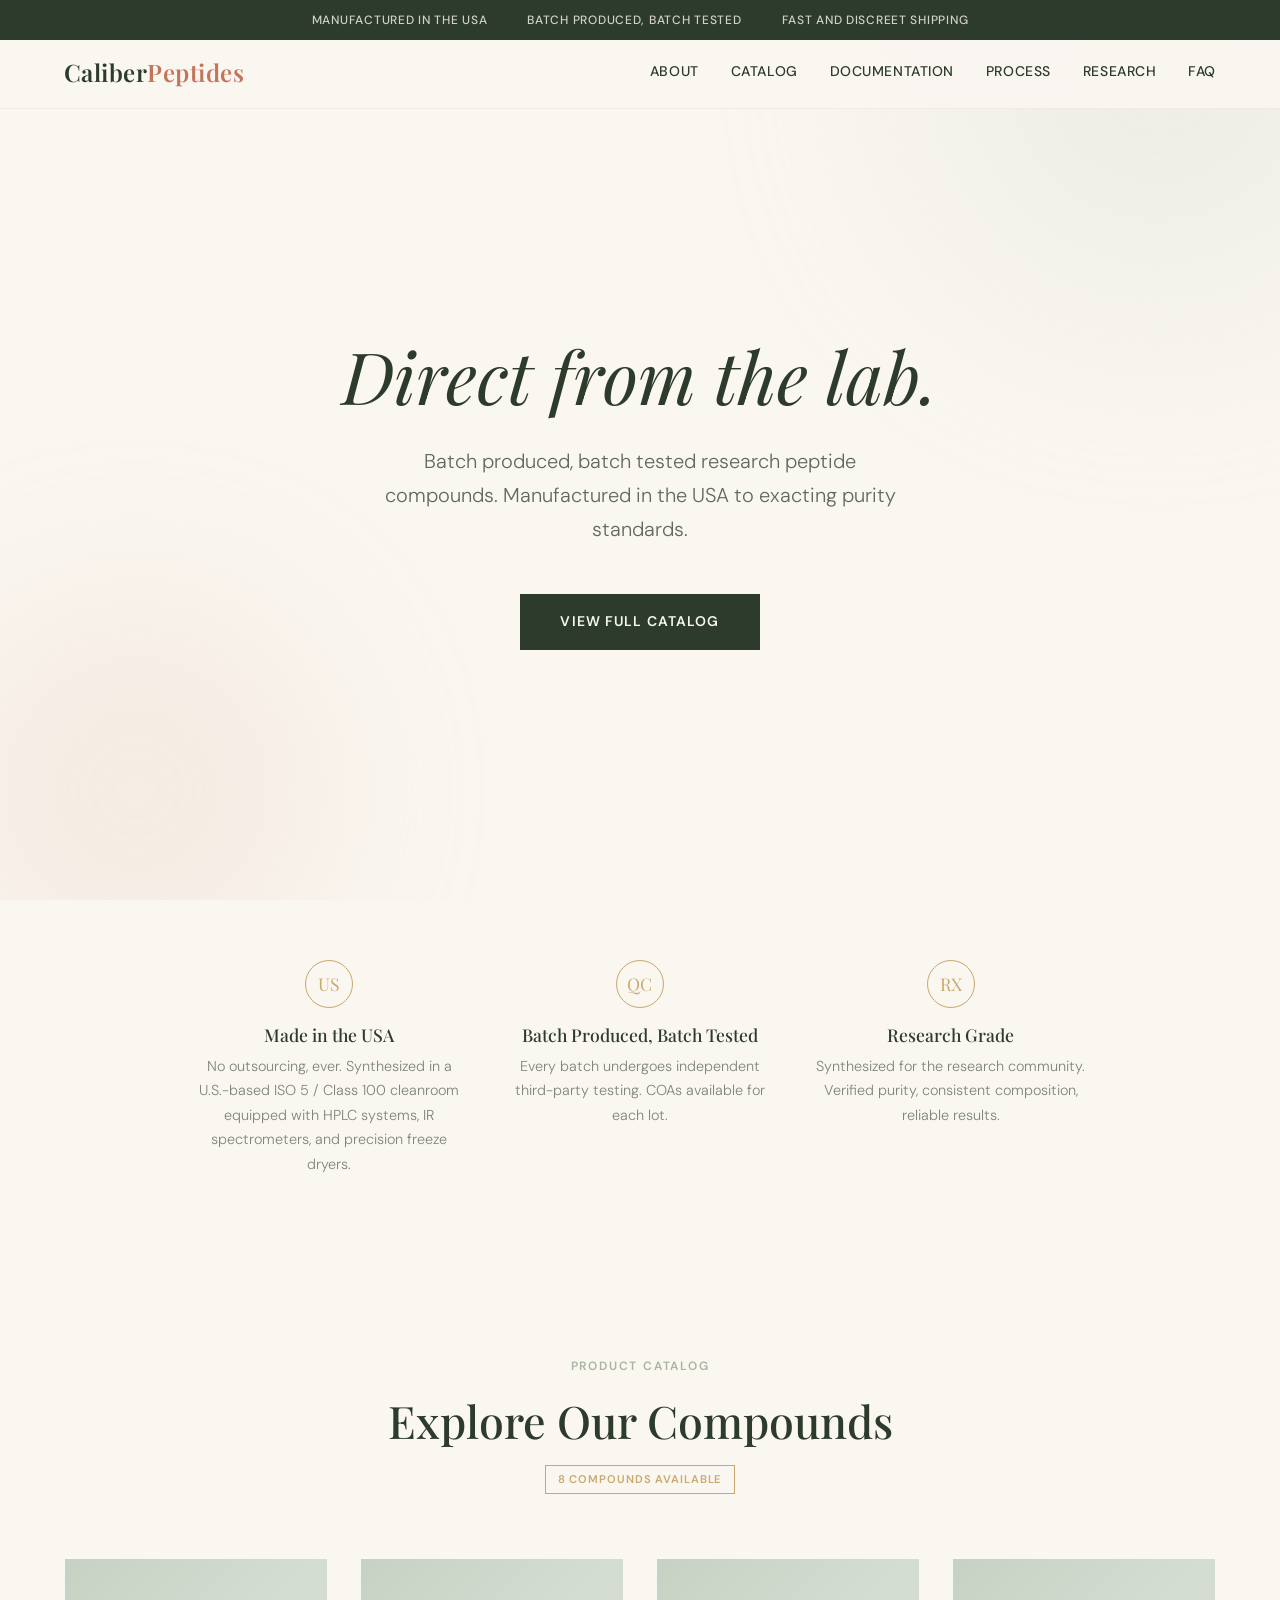
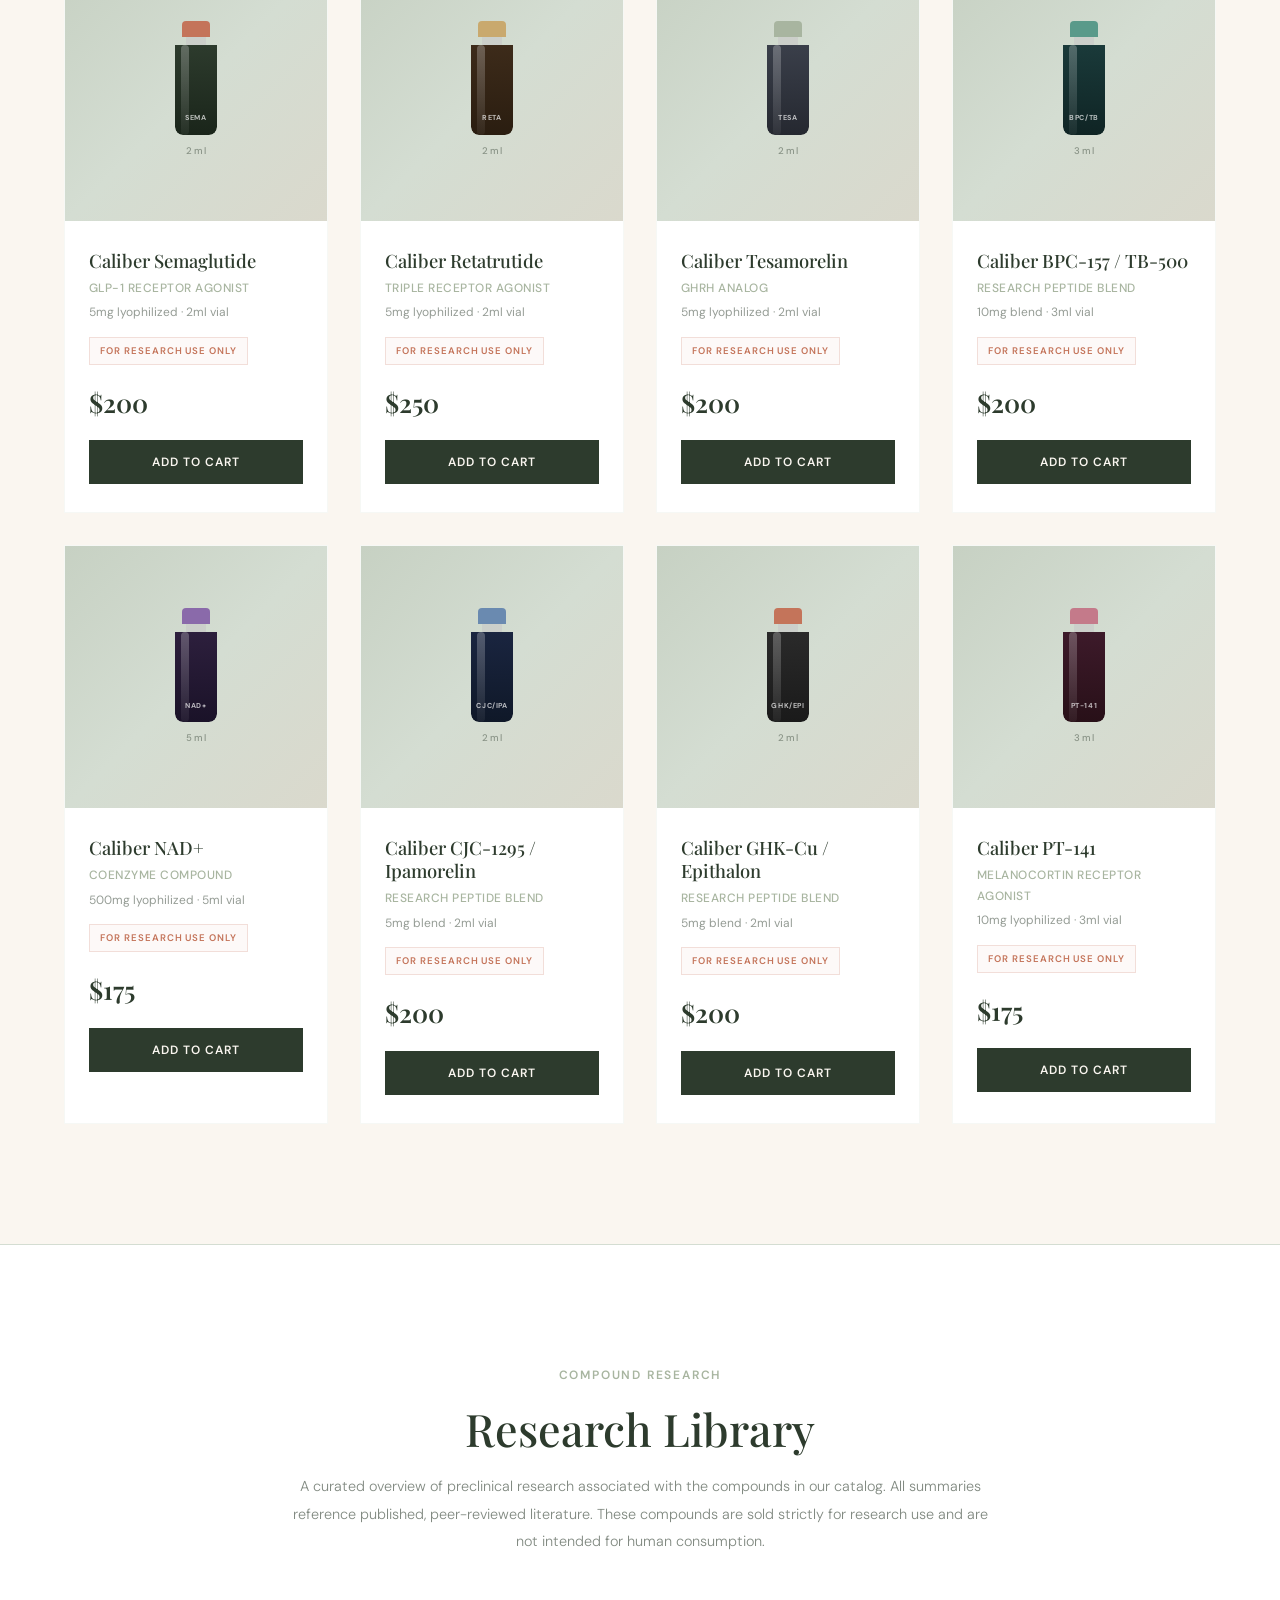
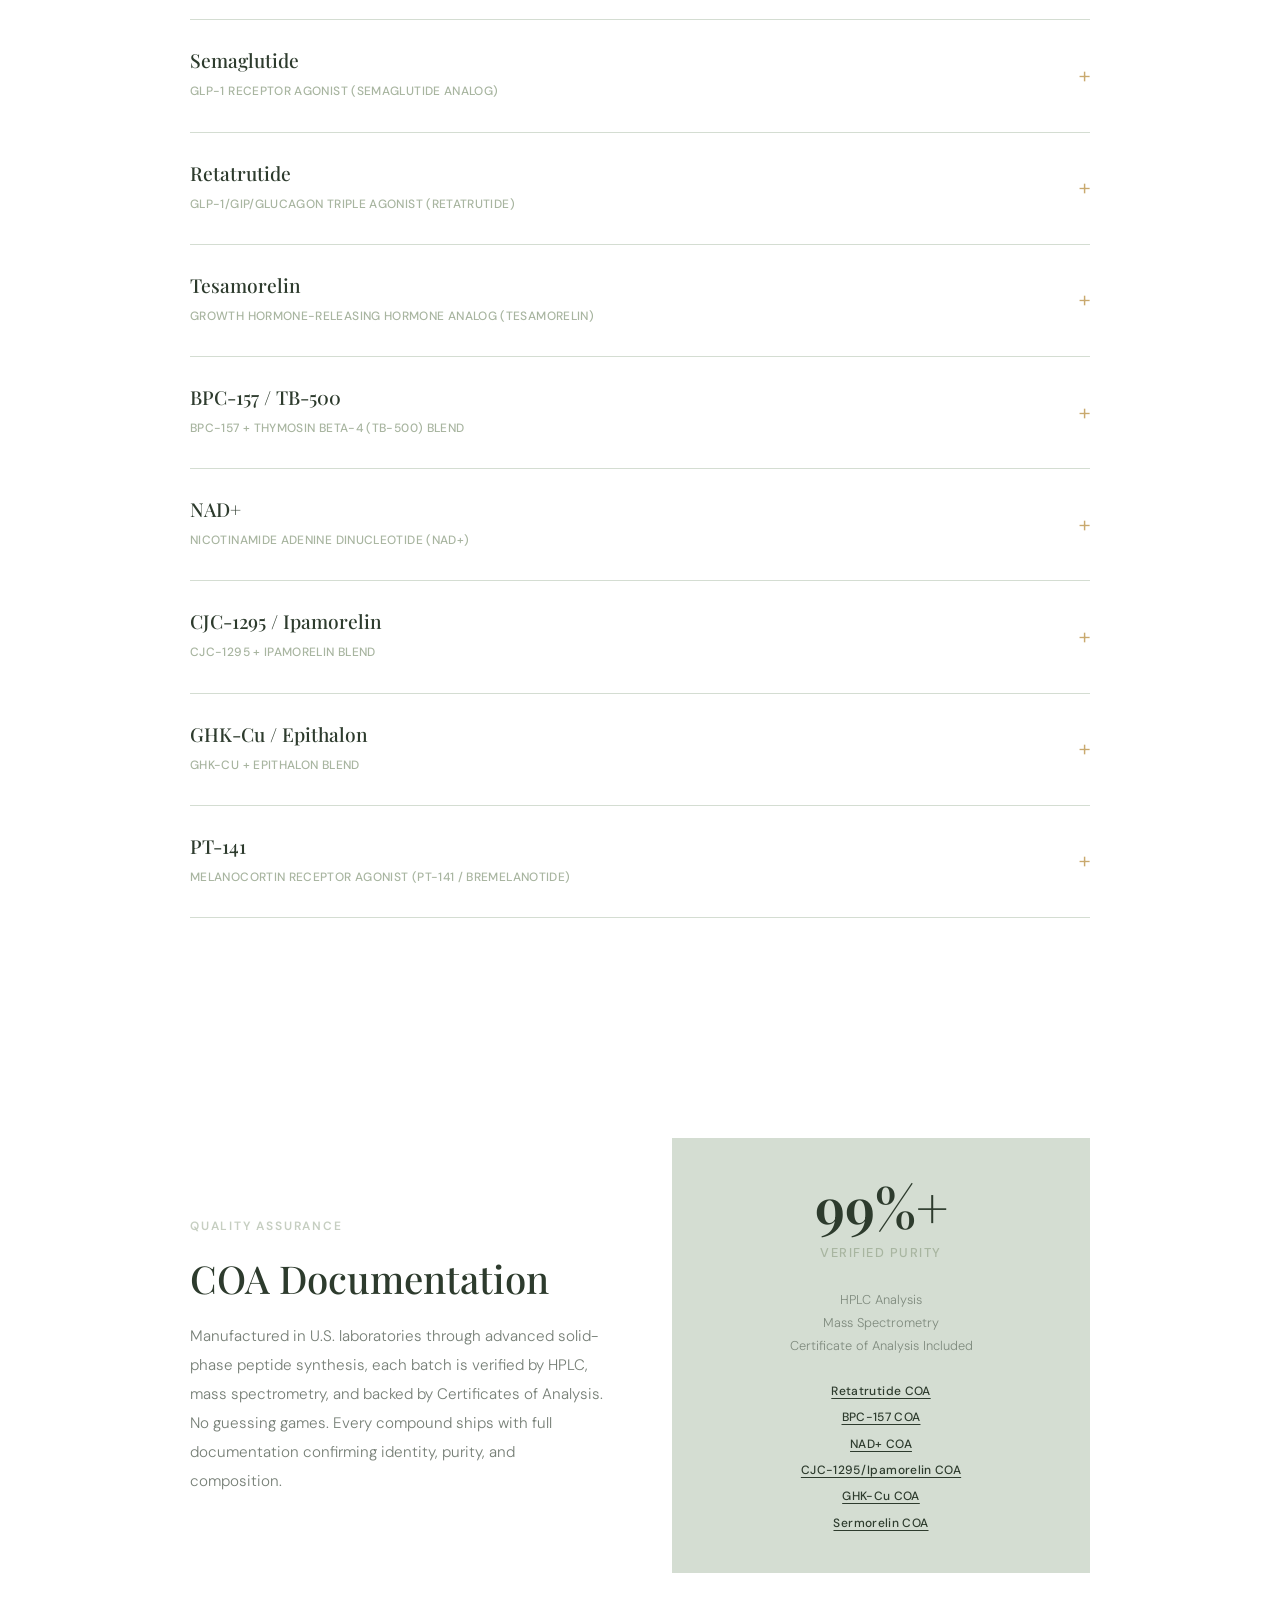
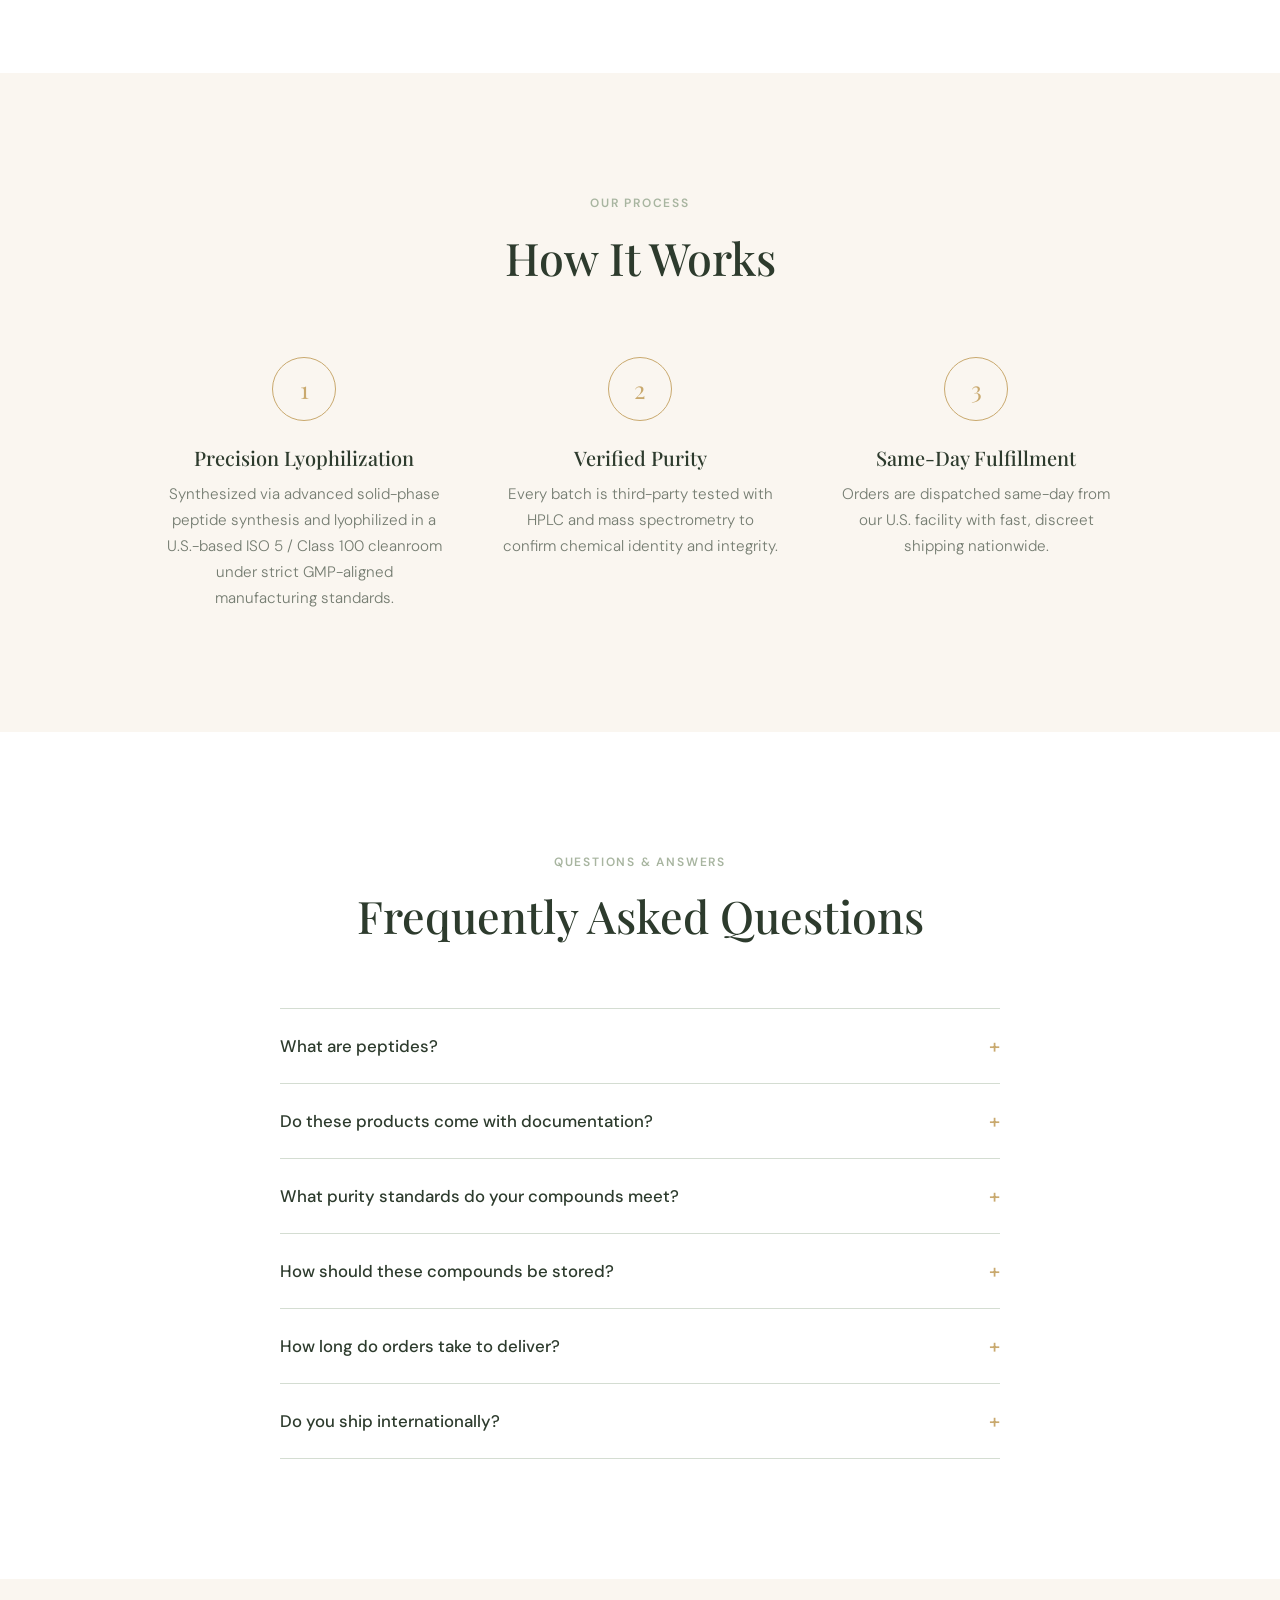
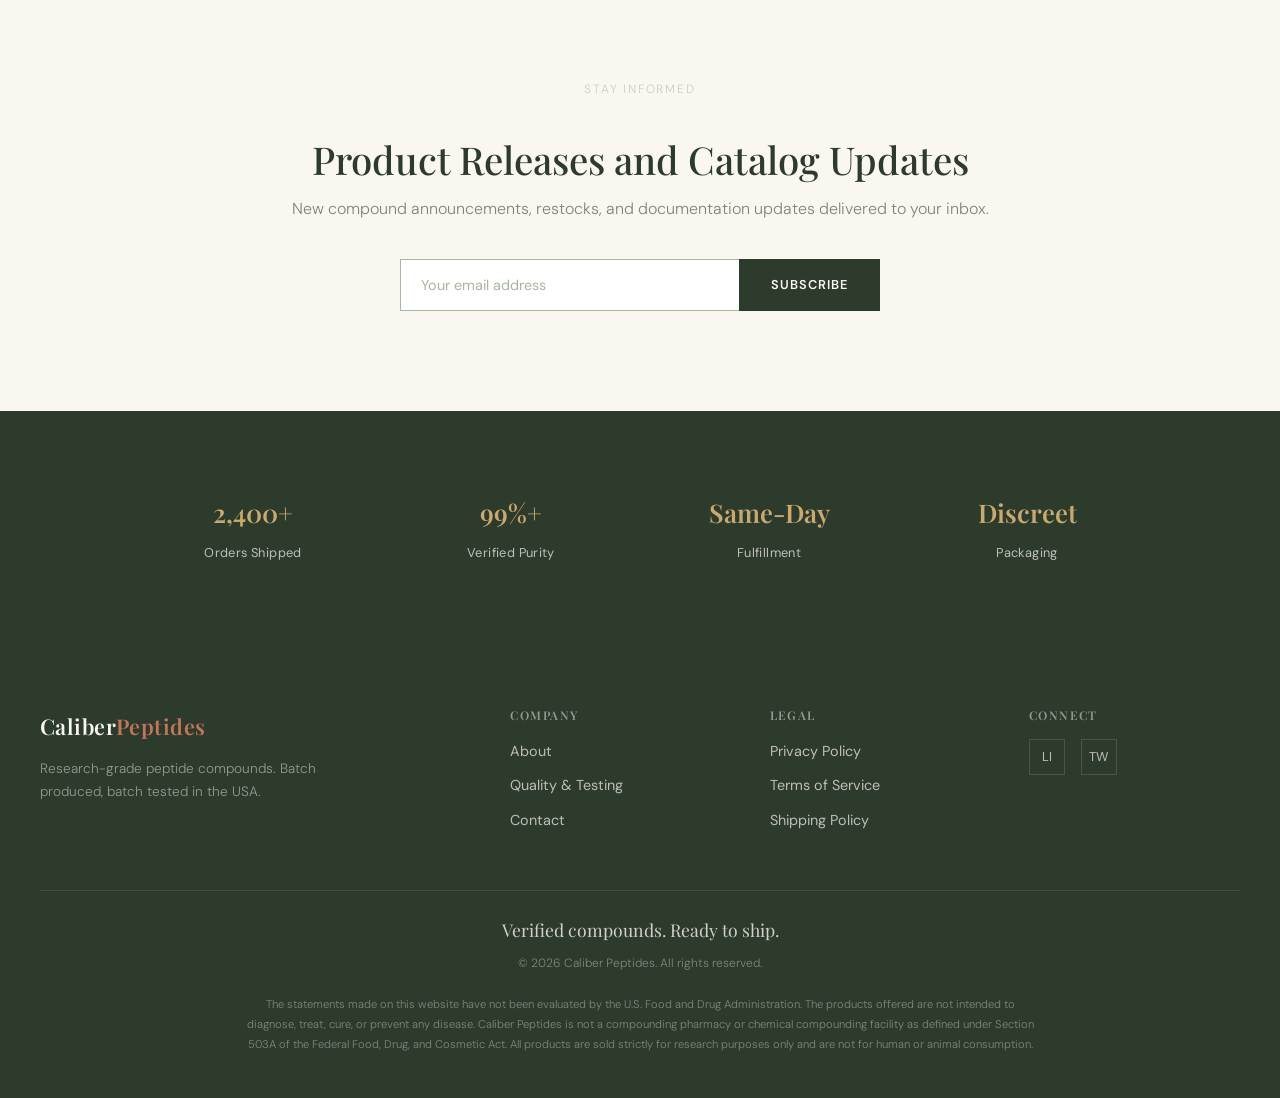
==== commit a2707fd9: "Match pricing with Sunday-USA competitor range" ====
--- a/index.html
+++ b/index.html
@@ -295,7 +295,7 @@
 <p class="product-cat">GLP-1 Receptor Agonist</p>
 <p class="product-specs">5mg lyophilized &middot; 2ml vial</p>
 <span class="product-ruo">For Research Use Only</span>
-<div class="product-price">$89</div>
+<div class="product-price">$200</div>
 <button class="btn-cart">Add to Cart</button>
 </div>
 </div>
@@ -306,7 +306,7 @@
 <p class="product-cat">Triple Receptor Agonist</p>
 <p class="product-specs">5mg lyophilized &middot; 2ml vial</p>
 <span class="product-ruo">For Research Use Only</span>
-<div class="product-price">$119</div>
+<div class="product-price">$250</div>
 <button class="btn-cart">Add to Cart</button>
 </div>
 </div>
@@ -317,7 +317,7 @@
 <p class="product-cat">GHRH Analog</p>
 <p class="product-specs">5mg lyophilized &middot; 2ml vial</p>
 <span class="product-ruo">For Research Use Only</span>
-<div class="product-price">$79</div>
+<div class="product-price">$200</div>
 <button class="btn-cart">Add to Cart</button>
 </div>
 </div>
@@ -328,7 +328,7 @@
 <p class="product-cat">Research Peptide Blend</p>
 <p class="product-specs">10mg blend &middot; 3ml vial</p>
 <span class="product-ruo">For Research Use Only</span>
-<div class="product-price">$69</div>
+<div class="product-price">$200</div>
 <button class="btn-cart">Add to Cart</button>
 </div>
 </div>
@@ -339,7 +339,7 @@
 <p class="product-cat">Coenzyme Compound</p>
 <p class="product-specs">500mg lyophilized &middot; 5ml vial</p>
 <span class="product-ruo">For Research Use Only</span>
-<div class="product-price">$99</div>
+<div class="product-price">$175</div>
 <button class="btn-cart">Add to Cart</button>
 </div>
 </div>
@@ -350,7 +350,7 @@
 <p class="product-cat">Research Peptide Blend</p>
 <p class="product-specs">5mg blend &middot; 2ml vial</p>
 <span class="product-ruo">For Research Use Only</span>
-<div class="product-price">$74</div>
+<div class="product-price">$200</div>
 <button class="btn-cart">Add to Cart</button>
 </div>
 </div>
@@ -361,7 +361,7 @@
 <p class="product-cat">Research Peptide Blend</p>
 <p class="product-specs">5mg blend &middot; 2ml vial</p>
 <span class="product-ruo">For Research Use Only</span>
-<div class="product-price">$84</div>
+<div class="product-price">$200</div>
 <button class="btn-cart">Add to Cart</button>
 </div>
 </div>
@@ -372,7 +372,7 @@
 <p class="product-cat">Melanocortin Receptor Agonist</p>
 <p class="product-specs">10mg lyophilized &middot; 3ml vial</p>
 <span class="product-ruo">For Research Use Only</span>
-<div class="product-price">$64</div>
+<div class="product-price">$175</div>
 <button class="btn-cart">Add to Cart</button>
 </div>
 </div>
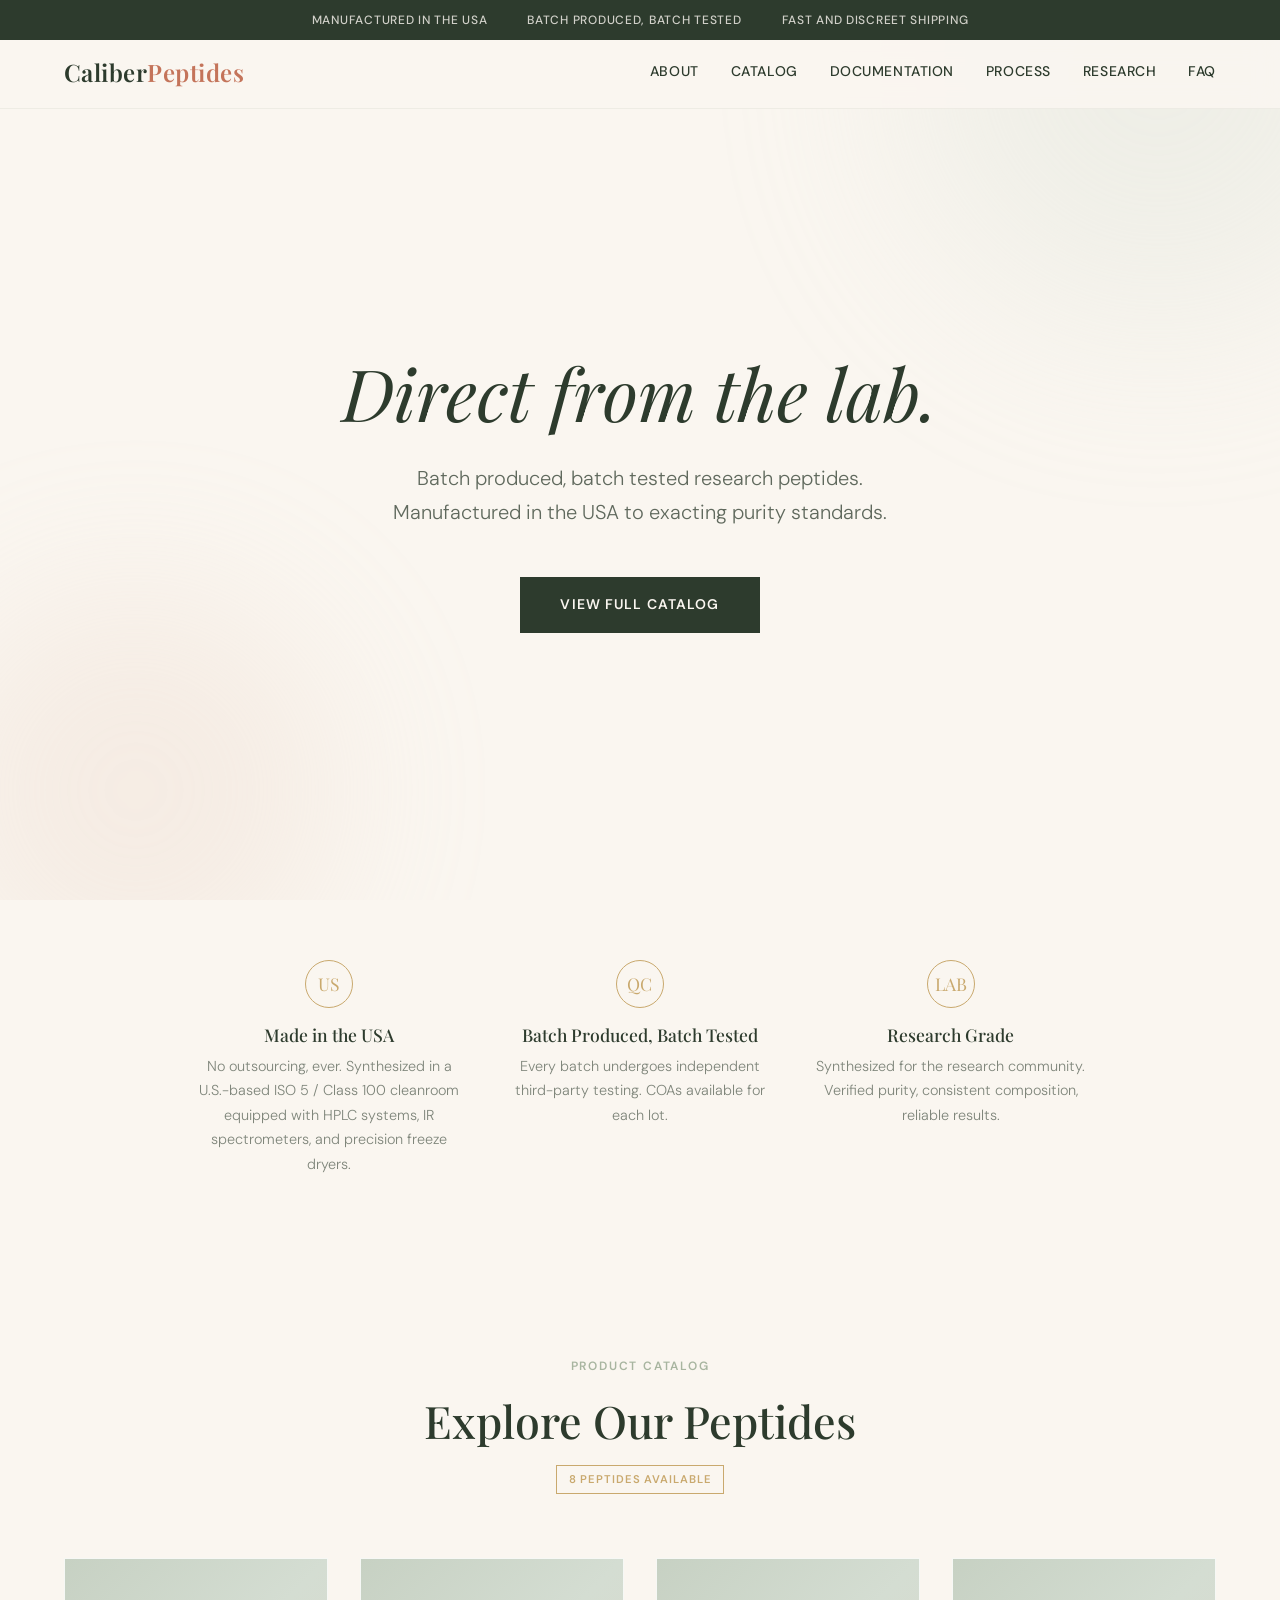
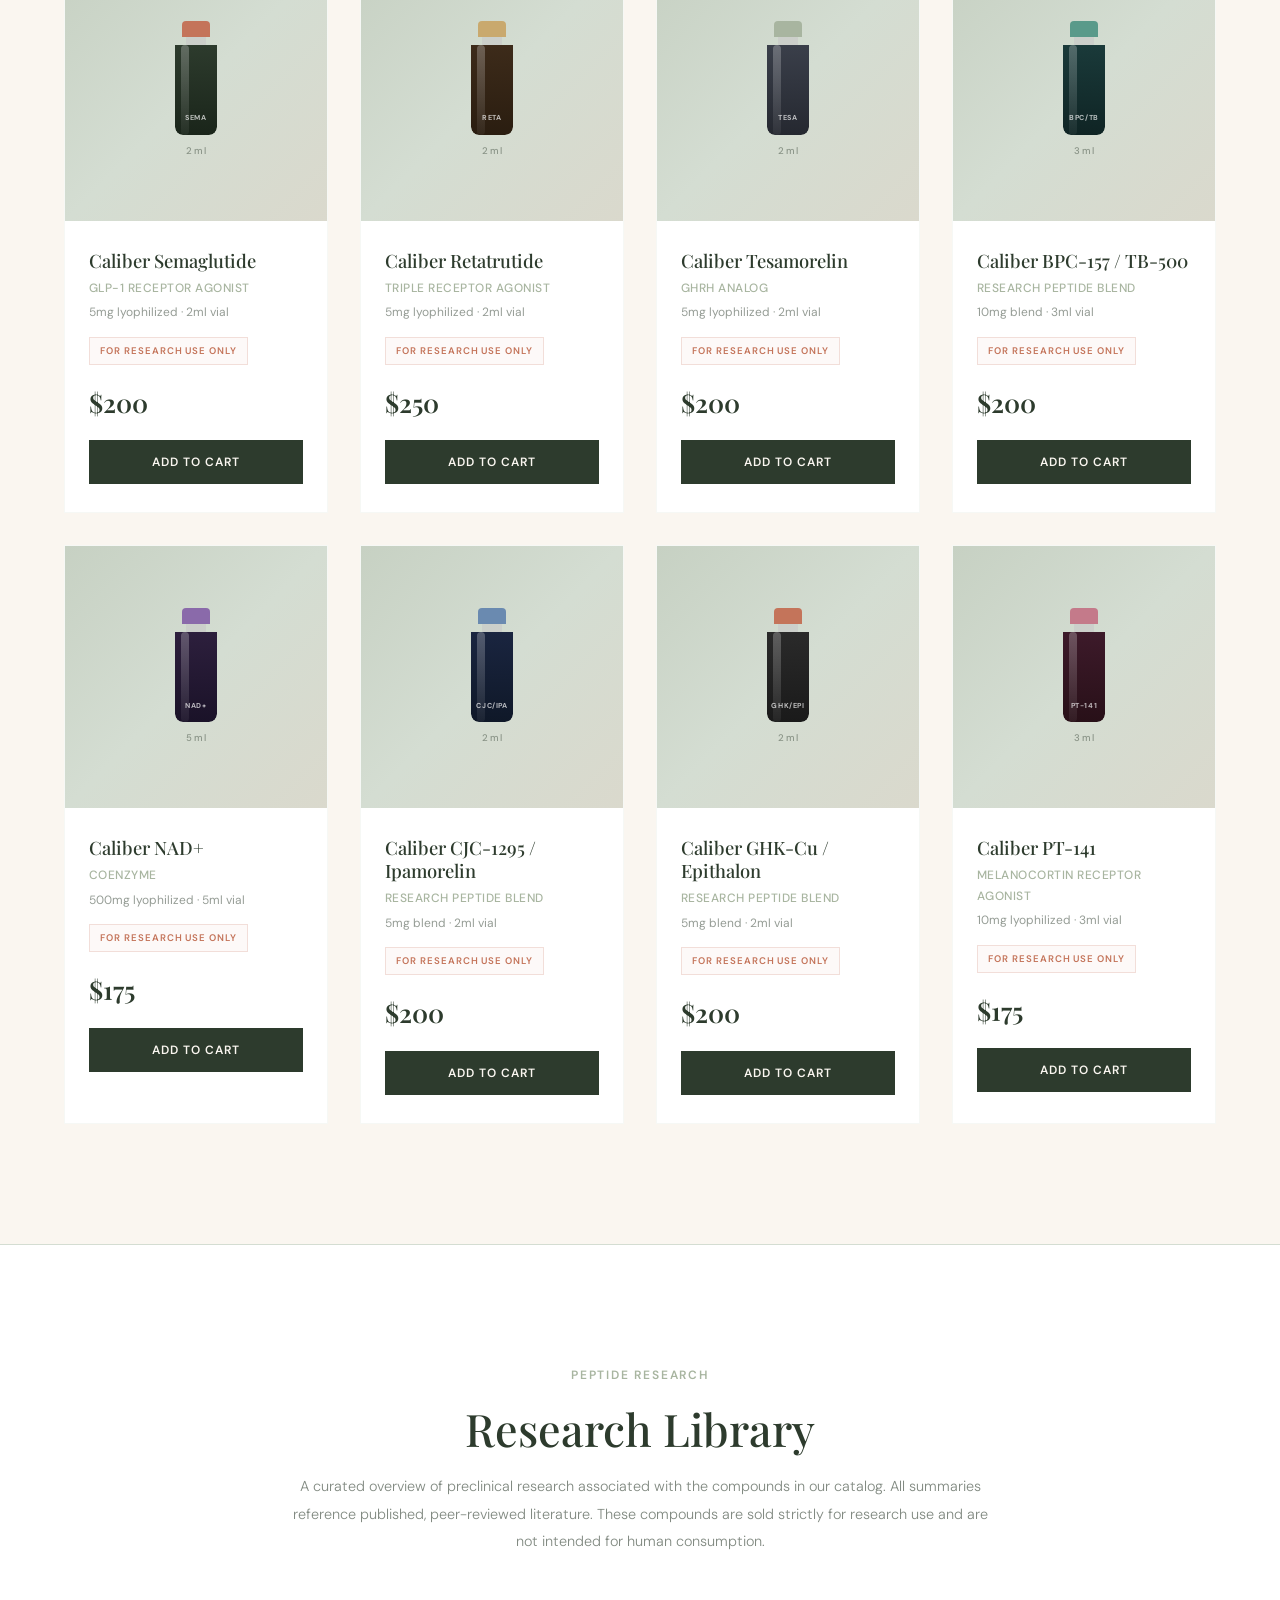
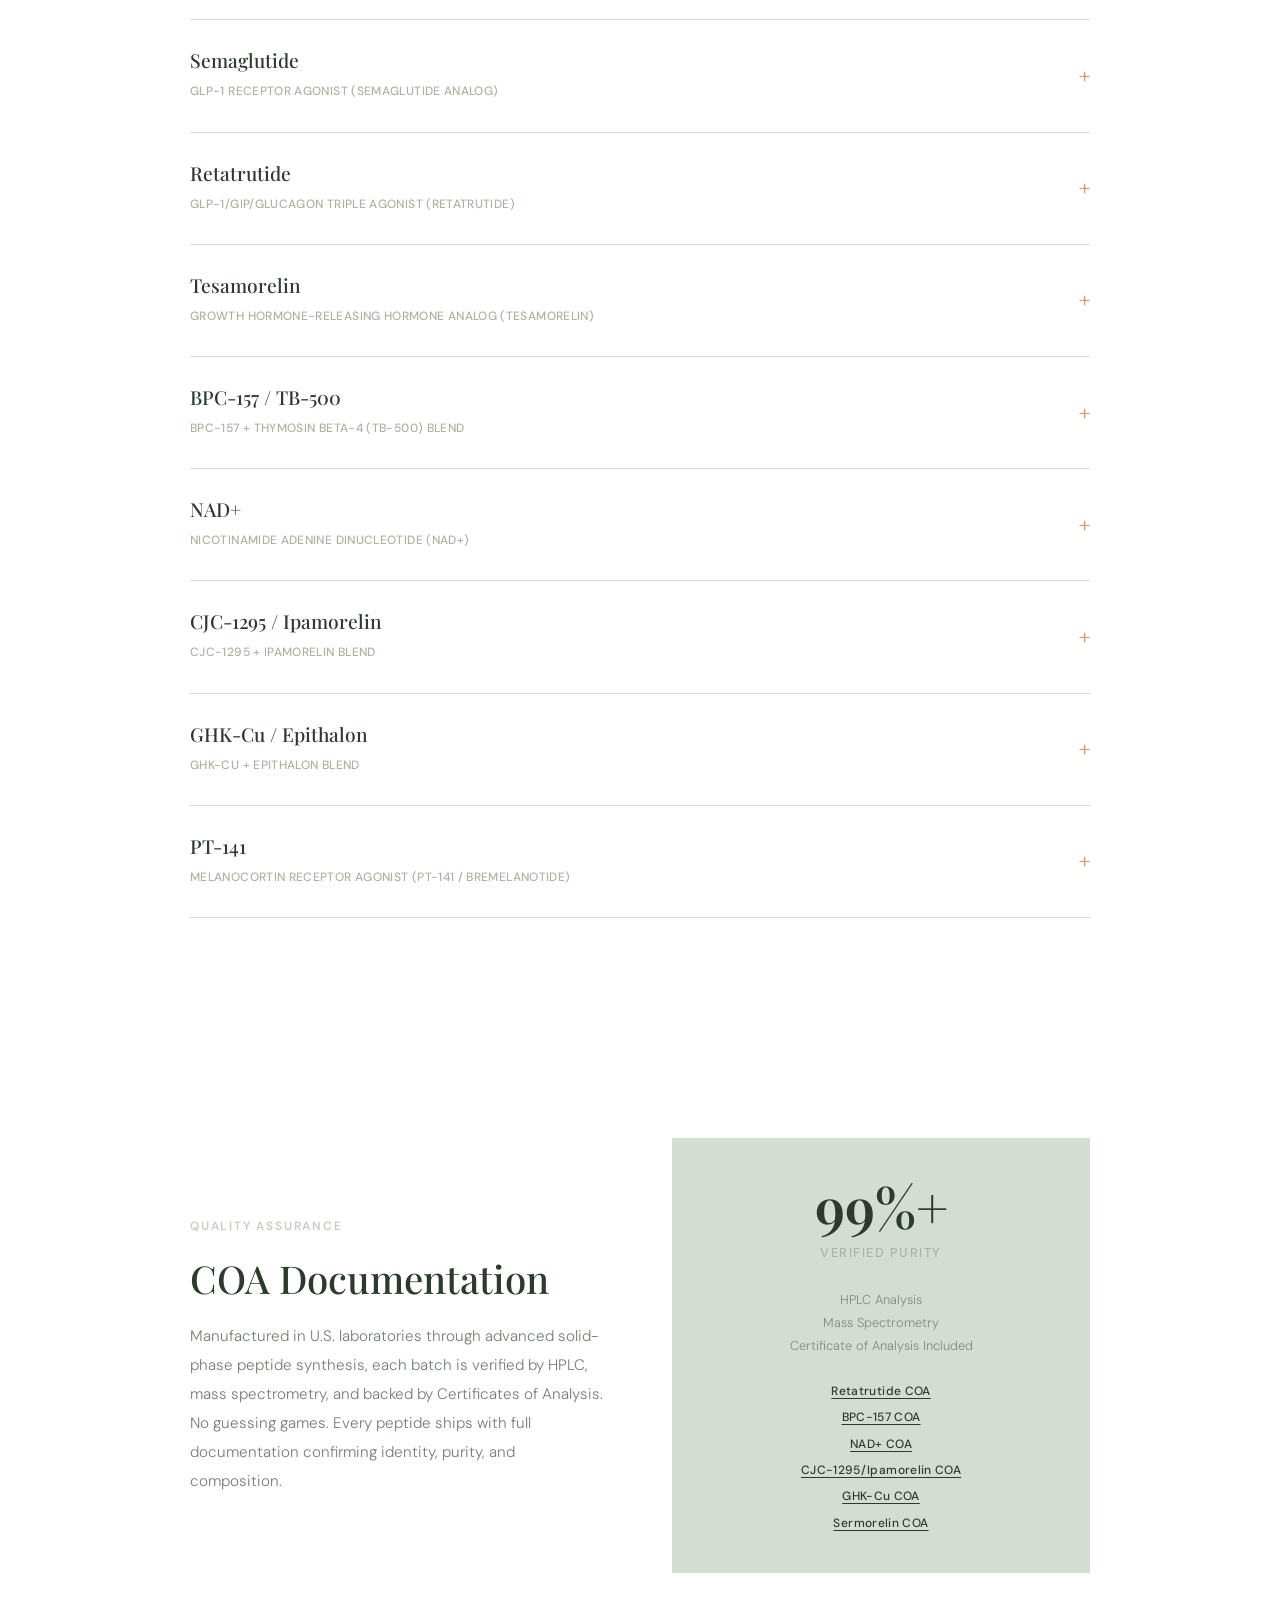
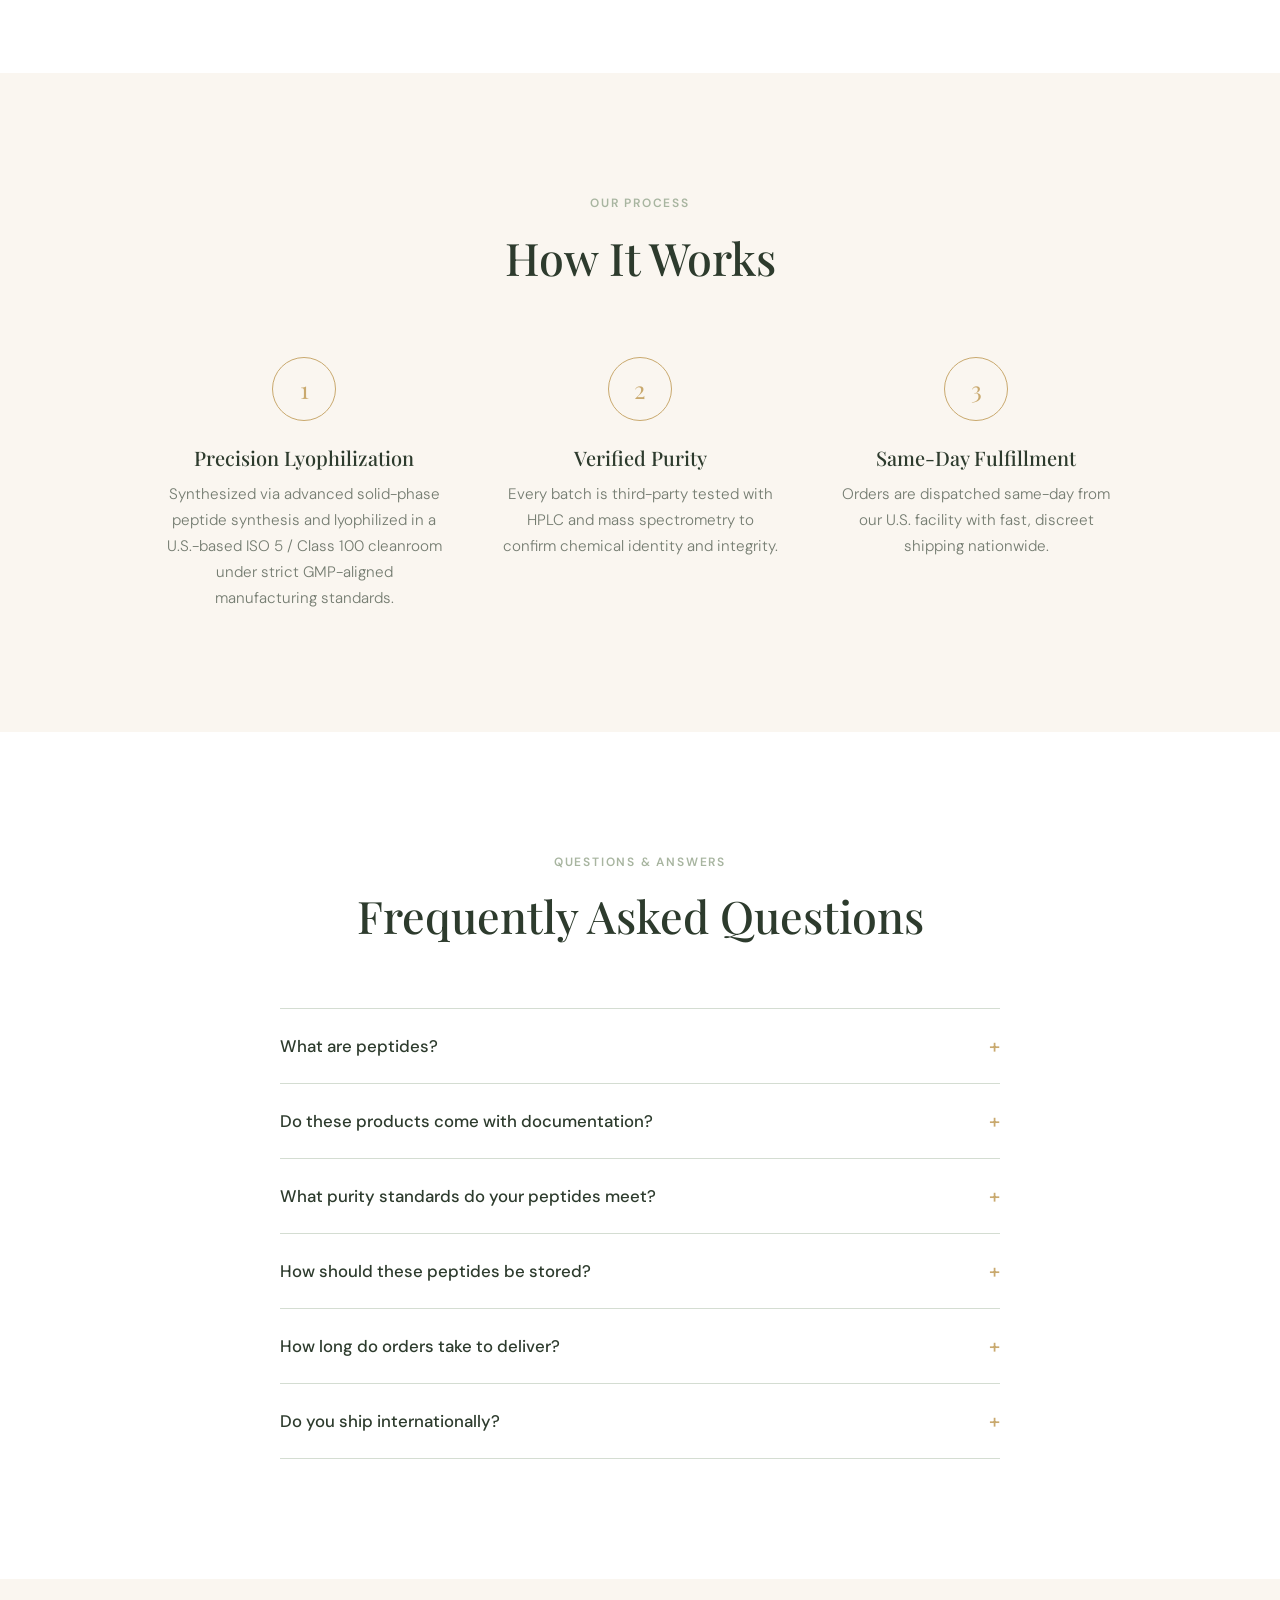
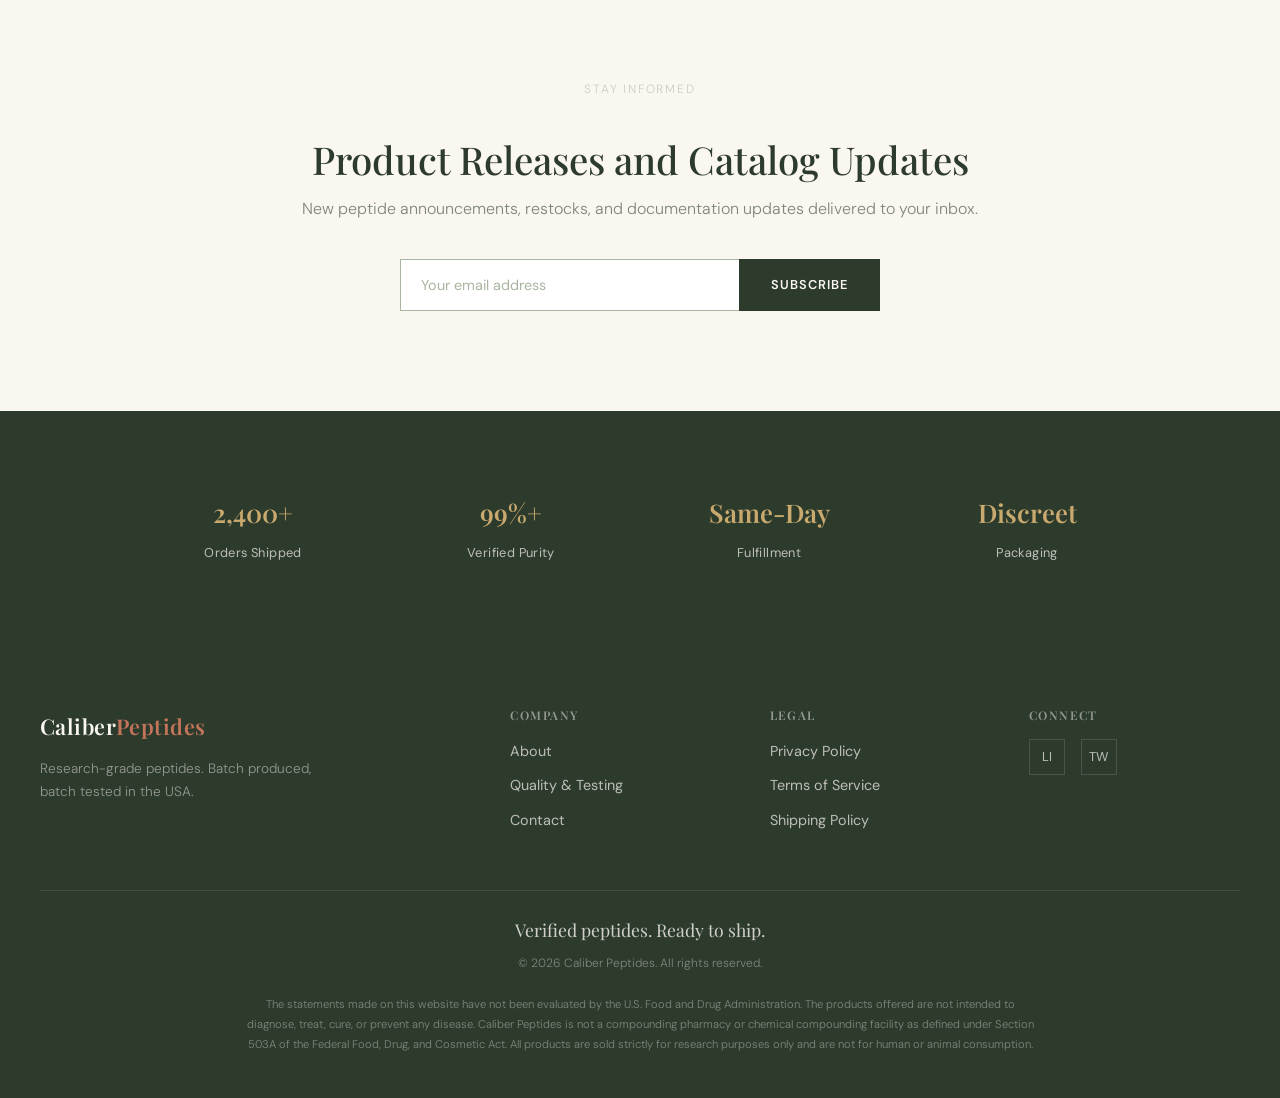
==== commit 9d521b75: "FDA compliance: remove RX icon, replace compounds with peptides everywhere" ====
--- a/index.html
+++ b/index.html
@@ -3,7 +3,7 @@
 <head>
 <meta charset="UTF-8">
 <meta name="viewport" content="width=device-width, initial-scale=1.0">
-<title>Caliber Peptides — Research-Grade Peptide Compounds</title>
+<title>Caliber Peptides — Research-Grade Peptides</title>
 <link href="https://fonts.googleapis.com/css2?family=Playfair+Display:ital,wght@0,400;0,500;0,600;0,700;1,400;1,500&family=DM+Sans:wght@300;400;500;600&display=swap" rel="stylesheet">
 <style>
 *,*::before,*::after{margin:0;padding:0;box-sizing:border-box}
@@ -253,7 +253,7 @@
 <section class="hero">
 <div class="hero-content">
 <h1>Direct from the lab.</h1>
-<p class="hero-sub">Batch produced, batch tested research peptide compounds. Manufactured in the USA to exacting purity standards.</p>
+<p class="hero-sub">Batch produced, batch tested research peptides. Manufactured in the USA to exacting purity standards.</p>
 <a href="#products" class="btn btn-primary">View Full Catalog</a>
 </div>
 </section>
@@ -272,7 +272,7 @@
 <p>Every batch undergoes independent third-party testing. COAs available for each lot.</p>
 </div>
 <div class="trust-item">
-<div class="trust-icon">RX</div>
+<div class="trust-icon">LAB</div>
 <h3>Research Grade</h3>
 <p>Synthesized for the research community. Verified purity, consistent composition, reliable results.</p>
 </div>
@@ -284,8 +284,8 @@
 <div class="container">
 <div class="products-header fade-in">
 <p class="section-label">Product Catalog</p>
-<h2>Explore Our Compounds</h2>
-<div class="products-count">8 Compounds Available</div>
+<h2>Explore Our Peptides</h2>
+<div class="products-count">8 Peptides Available</div>
 </div>
 <div class="products-grid">
 <div class="product-card fade-in">
@@ -336,7 +336,7 @@
 <div class="product-img"><div class="vial-wrap"><div class="vial vial-plum"><div class="vial-cap"></div><div class="vial-neck"></div><div class="vial-body"><span class="vial-label">NAD+</span></div></div><span class="vial-ml">5 ml</span></div></div>
 <div class="product-info">
 <h3>Caliber NAD+</h3>
-<p class="product-cat">Coenzyme Compound</p>
+<p class="product-cat">Coenzyme</p>
 <p class="product-specs">500mg lyophilized &middot; 5ml vial</p>
 <span class="product-ruo">For Research Use Only</span>
 <div class="product-price">$175</div>
@@ -384,7 +384,7 @@
 <section class="research-library" id="research">
 <div class="container">
 <div class="research-header fade-in">
-<p class="section-label">Compound Research</p>
+<p class="section-label">Peptide Research</p>
 <h2>Research Library</h2>
 <p class="research-intro">A curated overview of preclinical research associated with the compounds in our catalog. All summaries reference published, peer-reviewed literature. These compounds are sold strictly for research use and are not intended for human consumption.</p>
 </div>
@@ -605,7 +605,7 @@
 <div class="coa-text">
 <p class="section-label">Quality Assurance</p>
 <h2>COA Documentation</h2>
-<p>Manufactured in U.S. laboratories through advanced solid-phase peptide synthesis, each batch is verified by HPLC, mass spectrometry, and backed by Certificates of Analysis. No guessing games. Every compound ships with full documentation confirming identity, purity, and composition.</p>
+<p>Manufactured in U.S. laboratories through advanced solid-phase peptide synthesis, each batch is verified by HPLC, mass spectrometry, and backed by Certificates of Analysis. No guessing games. Every peptide ships with full documentation confirming identity, purity, and composition.</p>
 </div>
 <div class="coa-visual">
 <div class="coa-purity">99%+</div>
@@ -667,12 +667,12 @@
 <div class="faq-a"><p>Yes. Every order ships with a Certificate of Analysis (COA) detailing purity, molecular weight, sequence verification, and batch information. HPLC and mass spectrometry data are included as standard. Additional analytical documentation is available upon request.</p></div>
 </div>
 <div class="faq-item">
-<button class="faq-q">What purity standards do your compounds meet?<span class="icon">+</span></button>
-<div class="faq-a"><p>All Caliber Peptides compounds are manufactured to a minimum purity threshold of 99% or higher, verified through independent third-party testing. Purity data is documented on every Certificate of Analysis.</p></div>
+<button class="faq-q">What purity standards do your peptides meet?<span class="icon">+</span></button>
+<div class="faq-a"><p>All Caliber Peptides products are manufactured to a minimum purity threshold of 99% or higher, verified through independent third-party testing. Purity data is documented on every Certificate of Analysis.</p></div>
 </div>
 <div class="faq-item">
-<button class="faq-q">How should these compounds be stored?<span class="icon">+</span></button>
-<div class="faq-a"><p>Lyophilized peptides should be stored at -20 degrees Celsius in a dry environment, protected from light. Once reconstituted, compounds should be aliquoted and stored at -20 degrees Celsius to minimize freeze-thaw degradation. Detailed handling instructions are included with each shipment.</p></div>
+<button class="faq-q">How should these peptides be stored?<span class="icon">+</span></button>
+<div class="faq-a"><p>Lyophilized peptides should be stored at -20 degrees Celsius in a dry environment, protected from light. Once reconstituted, peptides should be aliquoted and stored at -20 degrees Celsius to minimize freeze-thaw degradation. Detailed handling instructions are included with each shipment.</p></div>
 </div>
 <div class="faq-item">
 <button class="faq-q">How long do orders take to deliver?<span class="icon">+</span></button>
@@ -691,7 +691,7 @@
 <div class="container fade-in">
 <p class="section-label">Stay Informed</p>
 <h2>Product Releases and Catalog Updates</h2>
-<p>New compound announcements, restocks, and documentation updates delivered to your inbox.</p>
+<p>New peptide announcements, restocks, and documentation updates delivered to your inbox.</p>
 <form class="newsletter-form" onsubmit="event.preventDefault();this.innerHTML='<p style=\'padding:16px;font-weight:500\'>You have been subscribed.</p>'">
 <input type="email" placeholder="Your email address" required>
 <button type="submit">Subscribe</button>
@@ -727,7 +727,7 @@
 <div class="footer-top">
 <div class="footer-brand">
 <div class="logo">Caliber<span style="color:var(--terra)">Peptides</span></div>
-<p>Research-grade peptide compounds. Batch produced, batch tested in the USA.</p>
+<p>Research-grade peptides. Batch produced, batch tested in the USA.</p>
 </div>
 <div class="footer-col">
 <h4>Company</h4>
@@ -750,7 +750,7 @@
 </div>
 </div>
 <div class="footer-bottom">
-<p class="footer-tagline">Verified compounds. Ready to ship.</p>
+<p class="footer-tagline">Verified peptides. Ready to ship.</p>
 <p class="footer-copy">&copy; 2026 Caliber Peptides. All rights reserved.</p>
 <div class="footer-disclaimer">The statements made on this website have not been evaluated by the U.S. Food and Drug Administration. The products offered are not intended to diagnose, treat, cure, or prevent any disease. Caliber Peptides is not a compounding pharmacy or chemical compounding facility as defined under Section 503A of the Federal Food, Drug, and Cosmetic Act. All products are sold strictly for research purposes only and are not for human or animal consumption.</div>
 </div>
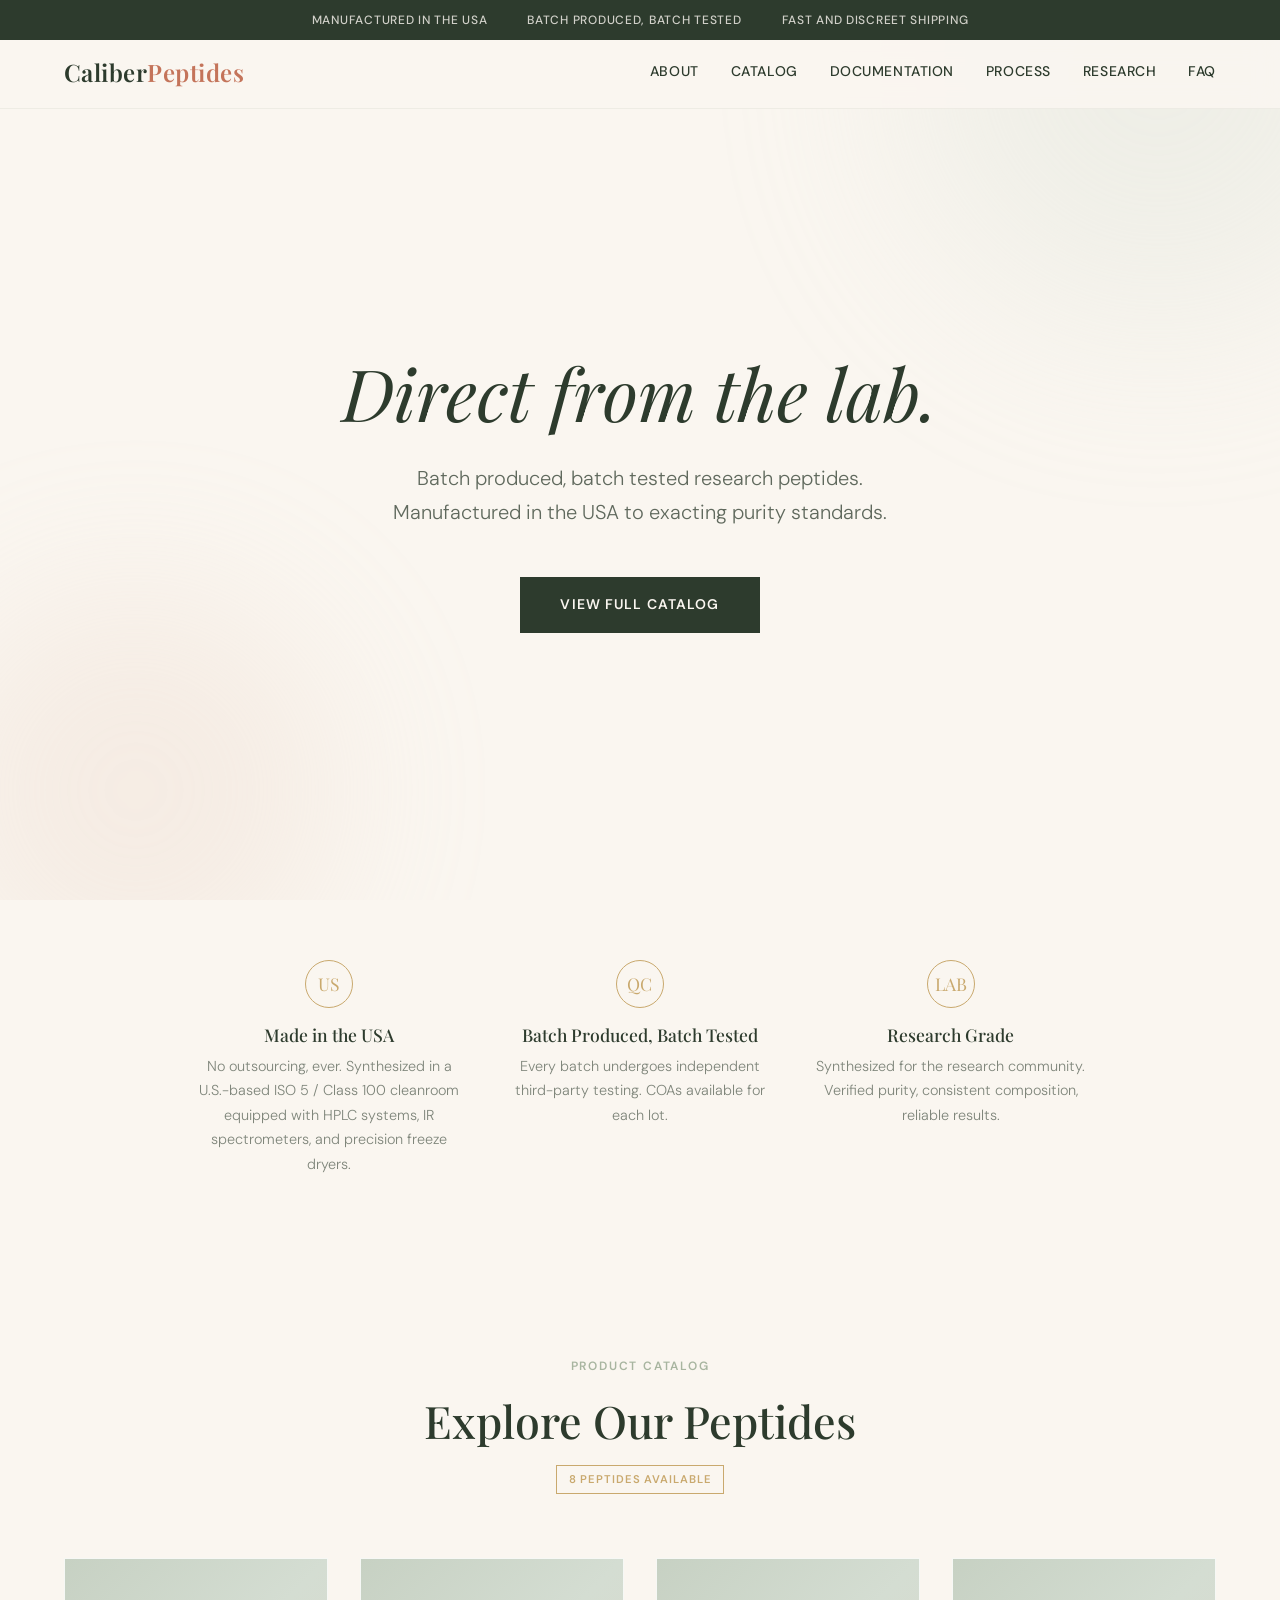
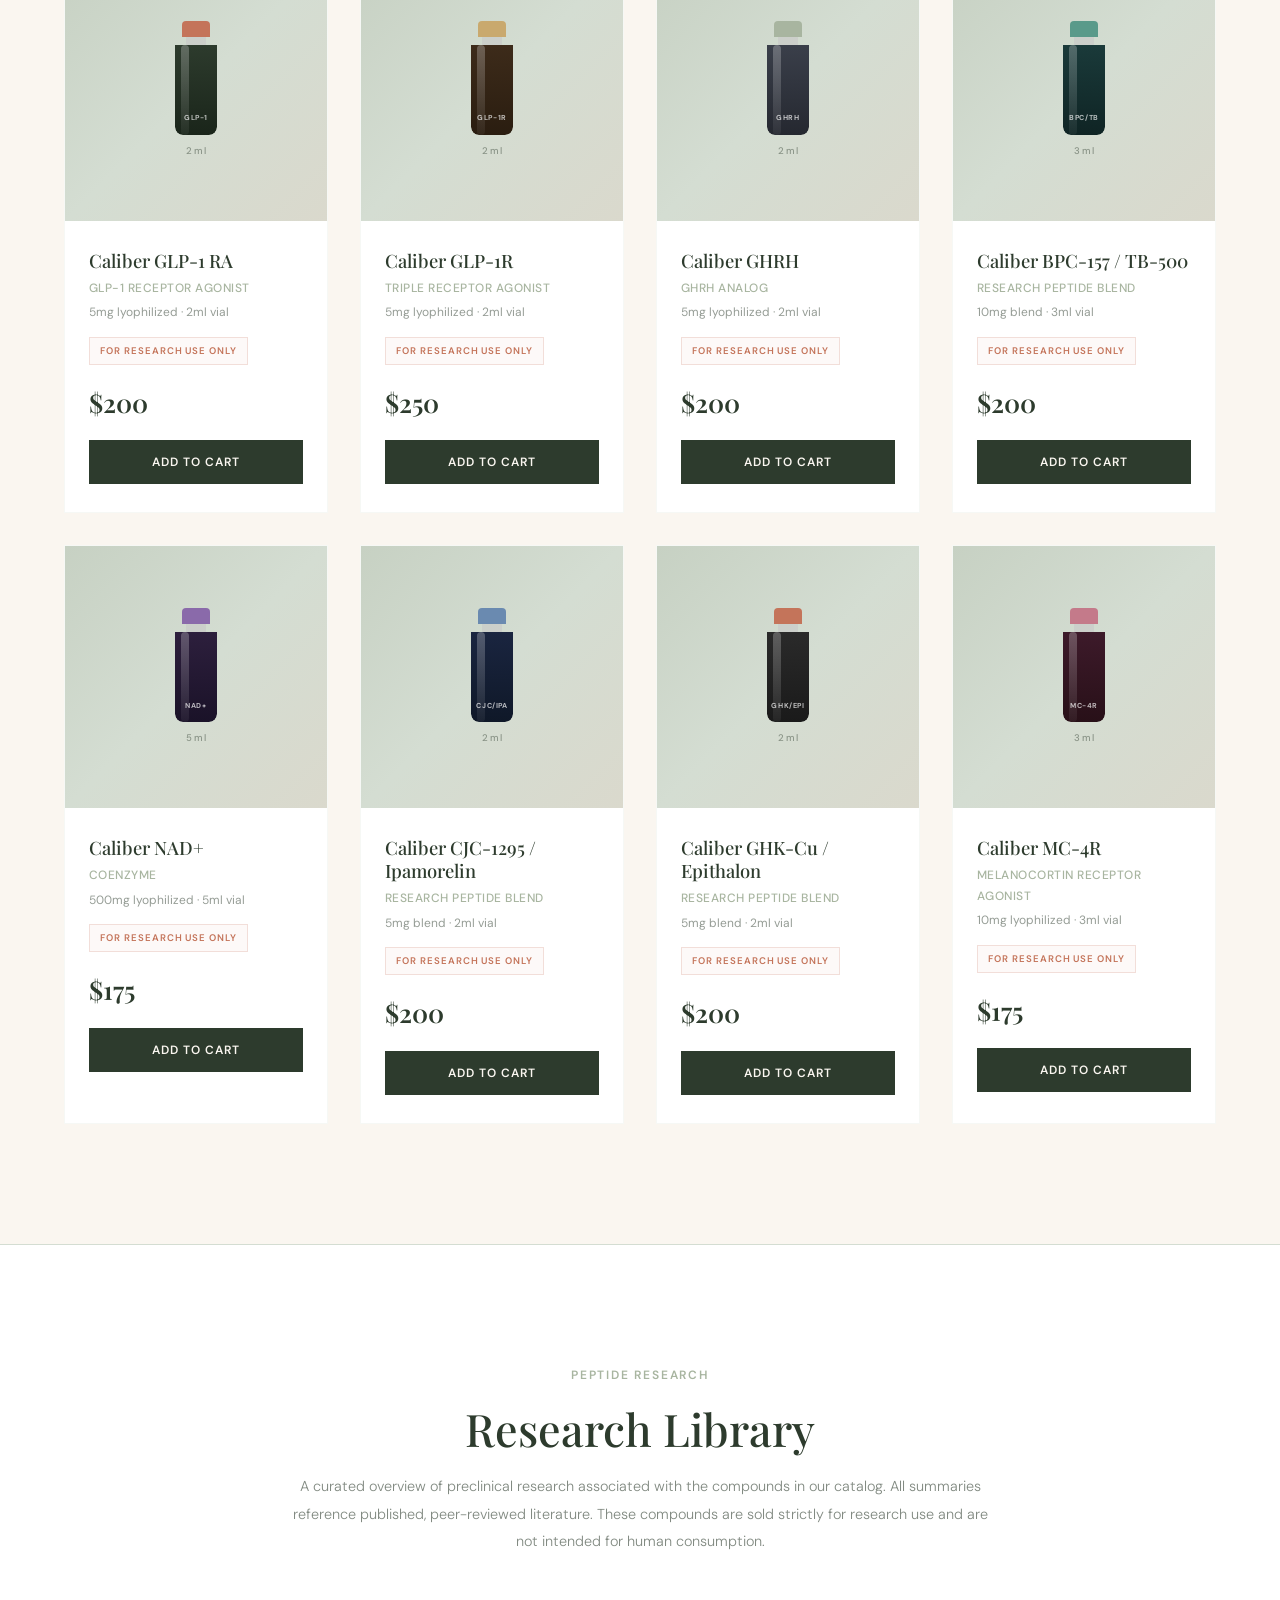
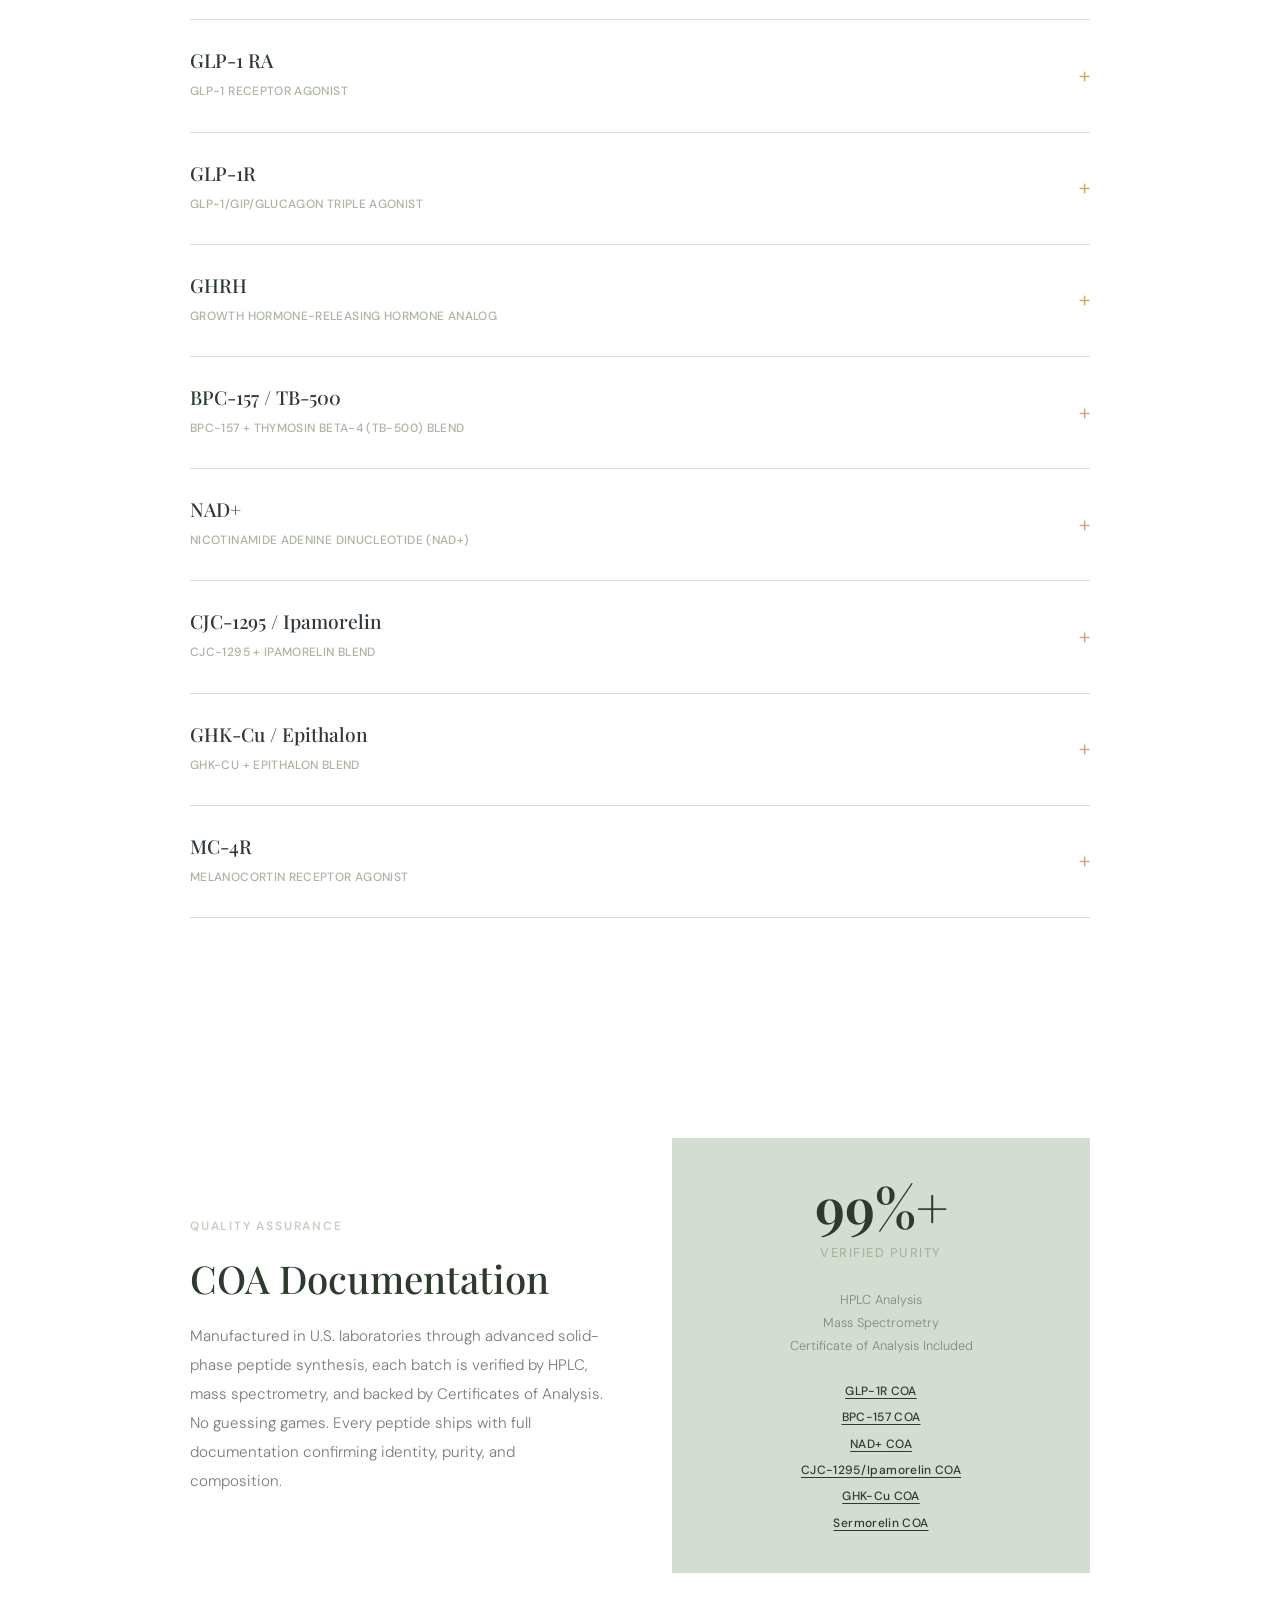
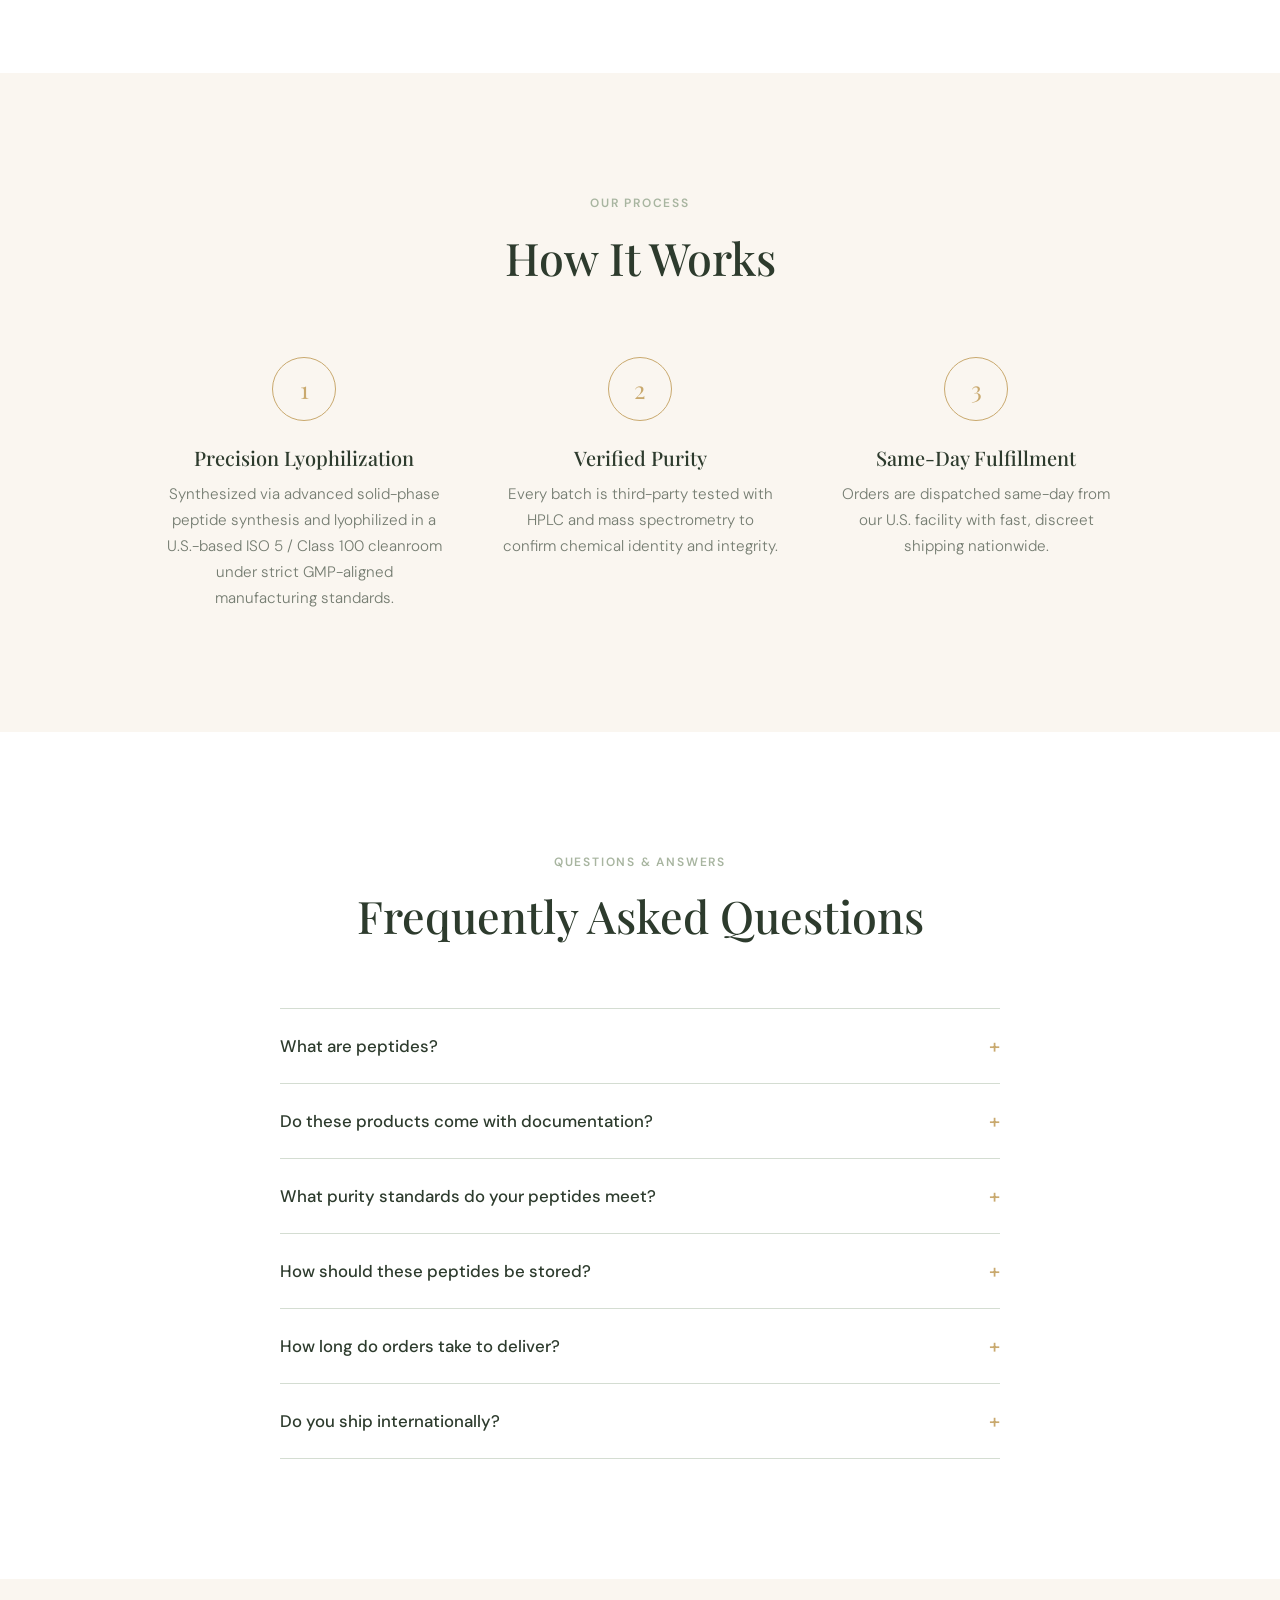
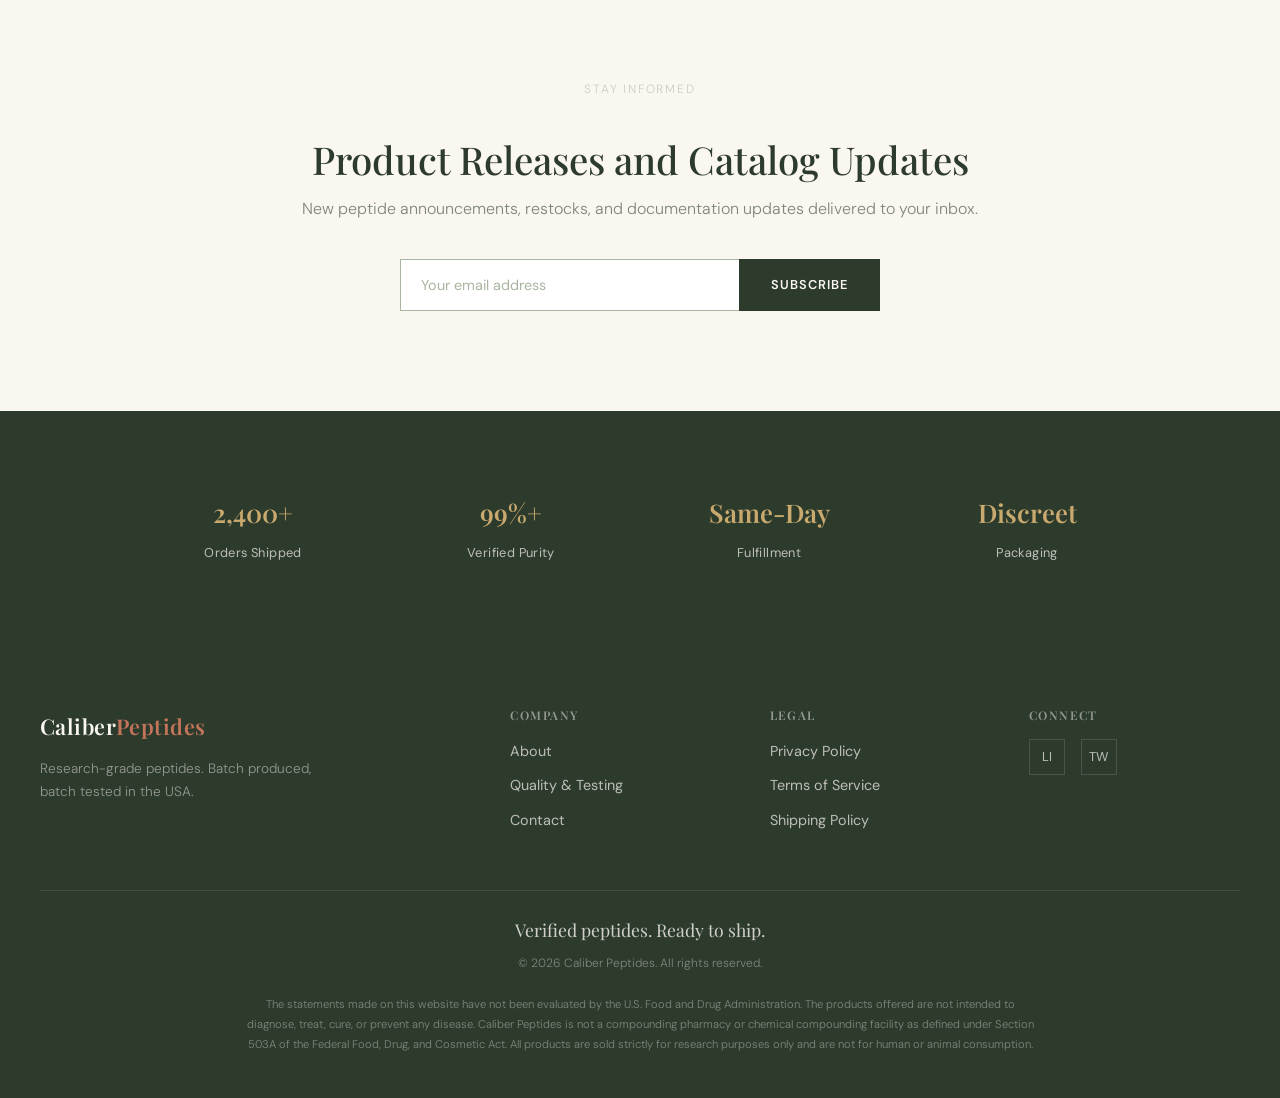
==== commit b3e64f3d: "Remove all drug names - use receptor/mechanism codes only (GLP-1 RA, GLP-1R, GHRH, MC-4R)" ====
--- a/index.html
+++ b/index.html
@@ -289,9 +289,9 @@
 </div>
 <div class="products-grid">
 <div class="product-card fade-in">
-<div class="product-img"><div class="vial-wrap"><div class="vial vial-forest"><div class="vial-cap"></div><div class="vial-neck"></div><div class="vial-body"><span class="vial-label">SEMA</span></div></div><span class="vial-ml">2 ml</span></div></div>
+<div class="product-img"><div class="vial-wrap"><div class="vial vial-forest"><div class="vial-cap"></div><div class="vial-neck"></div><div class="vial-body"><span class="vial-label">GLP-1</span></div></div><span class="vial-ml">2 ml</span></div></div>
 <div class="product-info">
-<h3>Caliber Semaglutide</h3>
+<h3>Caliber GLP-1 RA</h3>
 <p class="product-cat">GLP-1 Receptor Agonist</p>
 <p class="product-specs">5mg lyophilized &middot; 2ml vial</p>
 <span class="product-ruo">For Research Use Only</span>
@@ -300,9 +300,9 @@
 </div>
 </div>
 <div class="product-card fade-in">
-<div class="product-img"><div class="vial-wrap"><div class="vial vial-amber"><div class="vial-cap"></div><div class="vial-neck"></div><div class="vial-body"><span class="vial-label">RETA</span></div></div><span class="vial-ml">2 ml</span></div></div>
+<div class="product-img"><div class="vial-wrap"><div class="vial vial-amber"><div class="vial-cap"></div><div class="vial-neck"></div><div class="vial-body"><span class="vial-label">GLP-1R</span></div></div><span class="vial-ml">2 ml</span></div></div>
 <div class="product-info">
-<h3>Caliber Retatrutide</h3>
+<h3>Caliber GLP-1R</h3>
 <p class="product-cat">Triple Receptor Agonist</p>
 <p class="product-specs">5mg lyophilized &middot; 2ml vial</p>
 <span class="product-ruo">For Research Use Only</span>
@@ -311,9 +311,9 @@
 </div>
 </div>
 <div class="product-card fade-in">
-<div class="product-img"><div class="vial-wrap"><div class="vial vial-slate"><div class="vial-cap"></div><div class="vial-neck"></div><div class="vial-body"><span class="vial-label">TESA</span></div></div><span class="vial-ml">2 ml</span></div></div>
+<div class="product-img"><div class="vial-wrap"><div class="vial vial-slate"><div class="vial-cap"></div><div class="vial-neck"></div><div class="vial-body"><span class="vial-label">GHRH</span></div></div><span class="vial-ml">2 ml</span></div></div>
 <div class="product-info">
-<h3>Caliber Tesamorelin</h3>
+<h3>Caliber GHRH</h3>
 <p class="product-cat">GHRH Analog</p>
 <p class="product-specs">5mg lyophilized &middot; 2ml vial</p>
 <span class="product-ruo">For Research Use Only</span>
@@ -366,9 +366,9 @@
 </div>
 </div>
 <div class="product-card fade-in">
-<div class="product-img"><div class="vial-wrap"><div class="vial vial-wine"><div class="vial-cap"></div><div class="vial-neck"></div><div class="vial-body"><span class="vial-label">PT-141</span></div></div><span class="vial-ml">3 ml</span></div></div>
+<div class="product-img"><div class="vial-wrap"><div class="vial vial-wine"><div class="vial-cap"></div><div class="vial-neck"></div><div class="vial-body"><span class="vial-label">MC-4R</span></div></div><span class="vial-ml">3 ml</span></div></div>
 <div class="product-info">
-<h3>Caliber PT-141</h3>
+<h3>Caliber MC-4R</h3>
 <p class="product-cat">Melanocortin Receptor Agonist</p>
 <p class="product-specs">10mg lyophilized &middot; 3ml vial</p>
 <span class="product-ruo">For Research Use Only</span>
@@ -391,12 +391,12 @@
 
 <div class="research-grid fade-in">
 
-<!-- Semaglutide -->
+<!-- GLP-1 RA -->
 <div class="research-card">
 <div class="research-card-header" onclick="this.parentElement.classList.toggle('open')">
 <div>
-<h3>Semaglutide</h3>
-<span class="research-compound">GLP-1 Receptor Agonist (Semaglutide Analog)</span>
+<h3>GLP-1 RA</h3>
+<span class="research-compound">GLP-1 Receptor Agonist</span>
 </div>
 <span class="research-toggle">+</span>
 </div>
@@ -417,12 +417,12 @@
 </div>
 </div>
 
-<!-- Retatrutide -->
+<!-- GLP-1R -->
 <div class="research-card">
 <div class="research-card-header" onclick="this.parentElement.classList.toggle('open')">
 <div>
-<h3>Retatrutide</h3>
-<span class="research-compound">GLP-1/GIP/Glucagon Triple Agonist (Retatrutide)</span>
+<h3>GLP-1R</h3>
+<span class="research-compound">GLP-1/GIP/Glucagon Triple Agonist</span>
 </div>
 <span class="research-toggle">+</span>
 </div>
@@ -442,12 +442,12 @@
 </div>
 </div>
 
-<!-- Tesamorelin -->
+<!-- GHRH -->
 <div class="research-card">
 <div class="research-card-header" onclick="this.parentElement.classList.toggle('open')">
 <div>
-<h3>Tesamorelin</h3>
-<span class="research-compound">Growth Hormone-Releasing Hormone Analog (Tesamorelin)</span>
+<h3>GHRH</h3>
+<span class="research-compound">Growth Hormone-Releasing Hormone Analog</span>
 </div>
 <span class="research-toggle">+</span>
 </div>
@@ -570,12 +570,12 @@
 </div>
 </div>
 
-<!-- PT-141 -->
+<!-- MC-4R -->
 <div class="research-card">
 <div class="research-card-header" onclick="this.parentElement.classList.toggle('open')">
 <div>
-<h3>PT-141</h3>
-<span class="research-compound">Melanocortin Receptor Agonist (PT-141 / Bremelanotide)</span>
+<h3>MC-4R</h3>
+<span class="research-compound">Melanocortin Receptor Agonist</span>
 </div>
 <span class="research-toggle">+</span>
 </div>
@@ -612,7 +612,7 @@
 <div class="coa-label">Verified Purity</div>
 <div class="coa-methods">HPLC Analysis<br>Mass Spectrometry<br>Certificate of Analysis Included</div>
 <div class="coa-links">
-<a href="coa/ignite.html">Retatrutide COA</a>
+<a href="coa/ignite.html">GLP-1R COA</a>
 <a href="coa/restore.html">BPC-157 COA</a>
 <a href="coa/recharge.html">NAD+ COA</a>
 <a href="coa/balance.html">CJC-1295/Ipamorelin COA</a>
